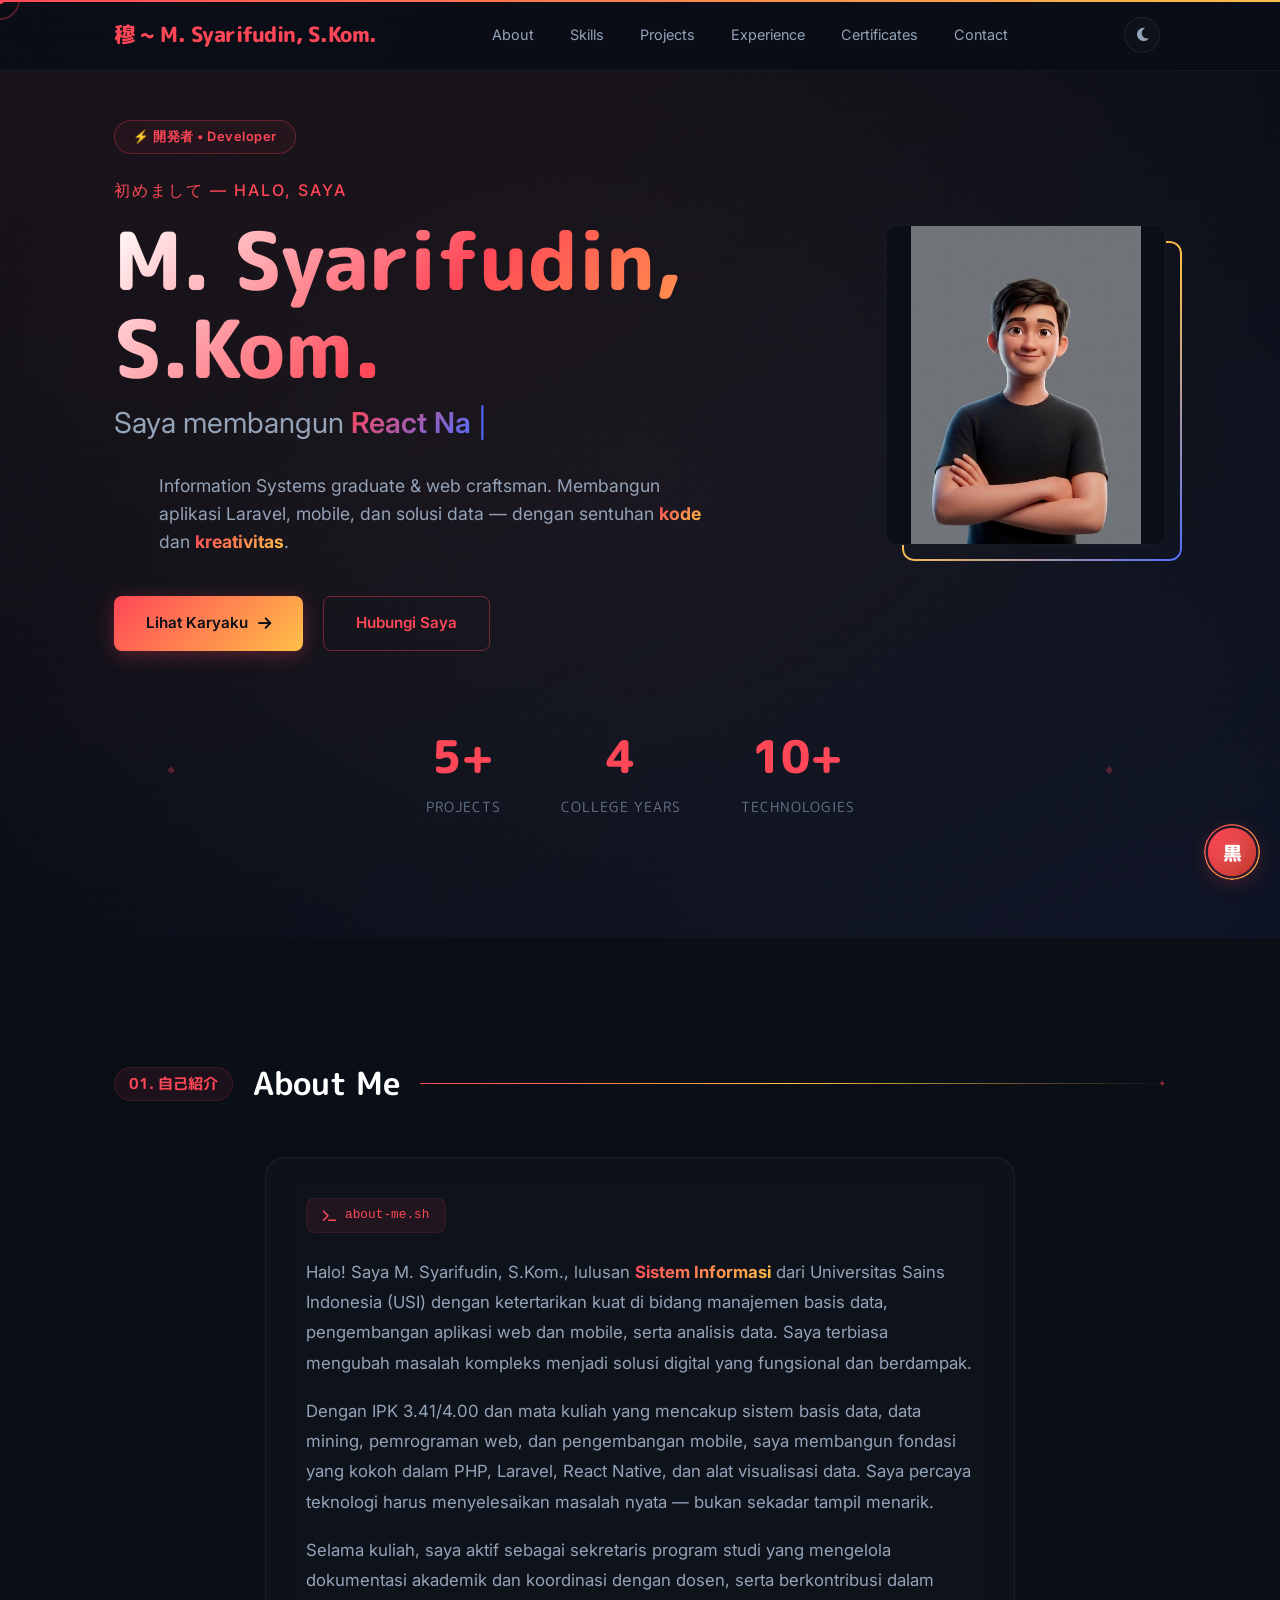
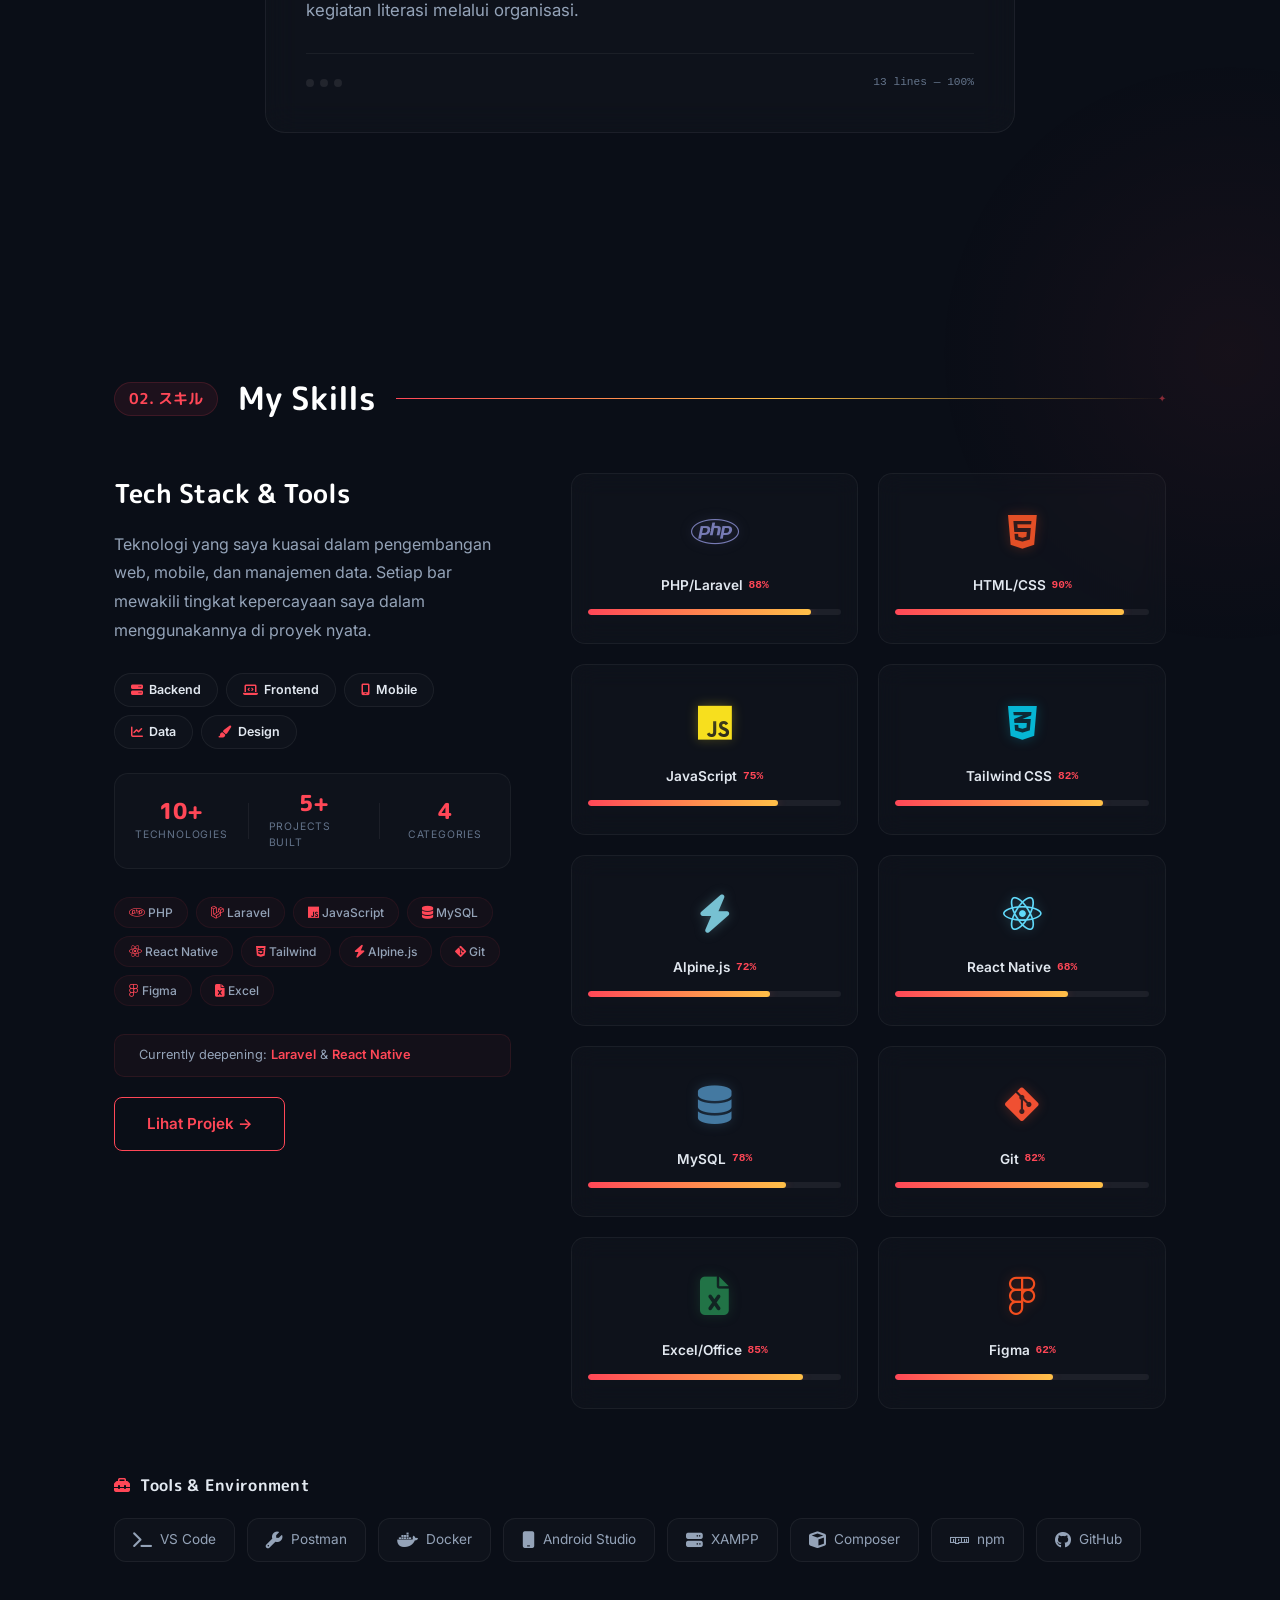
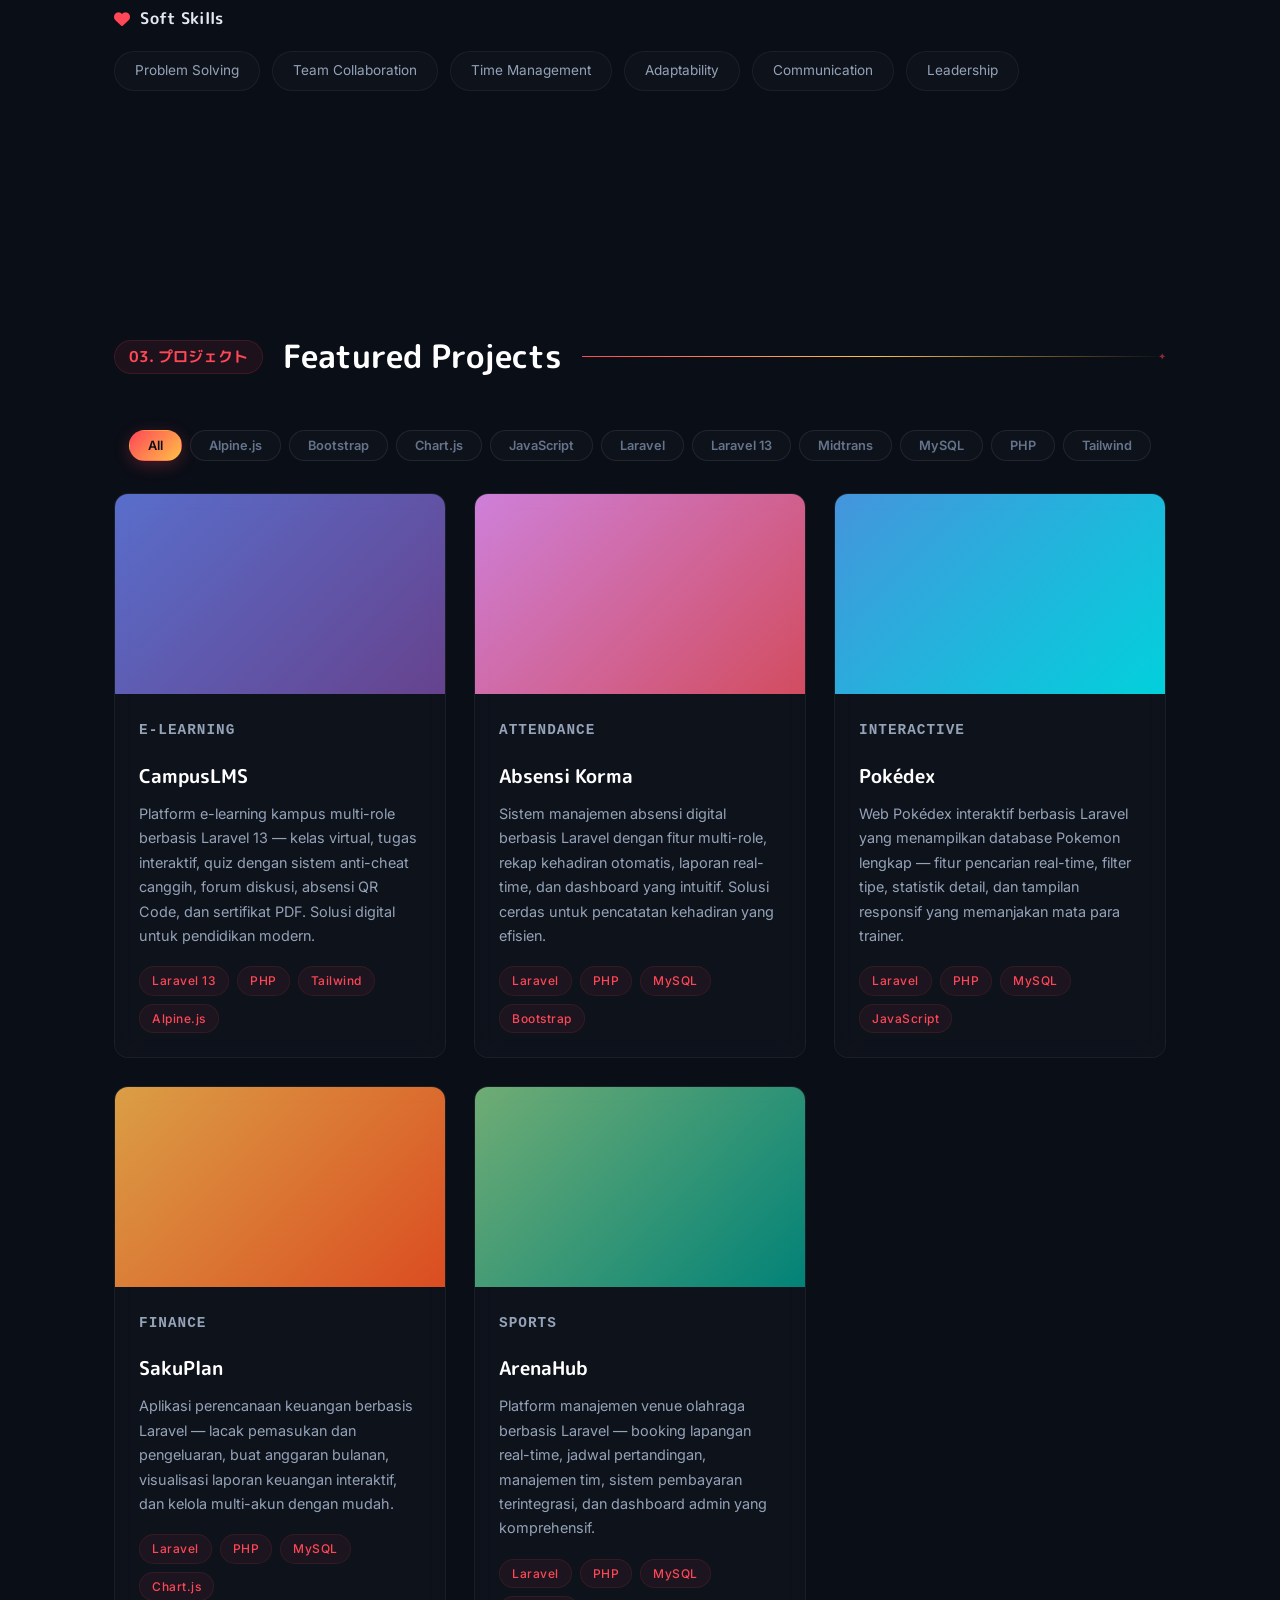
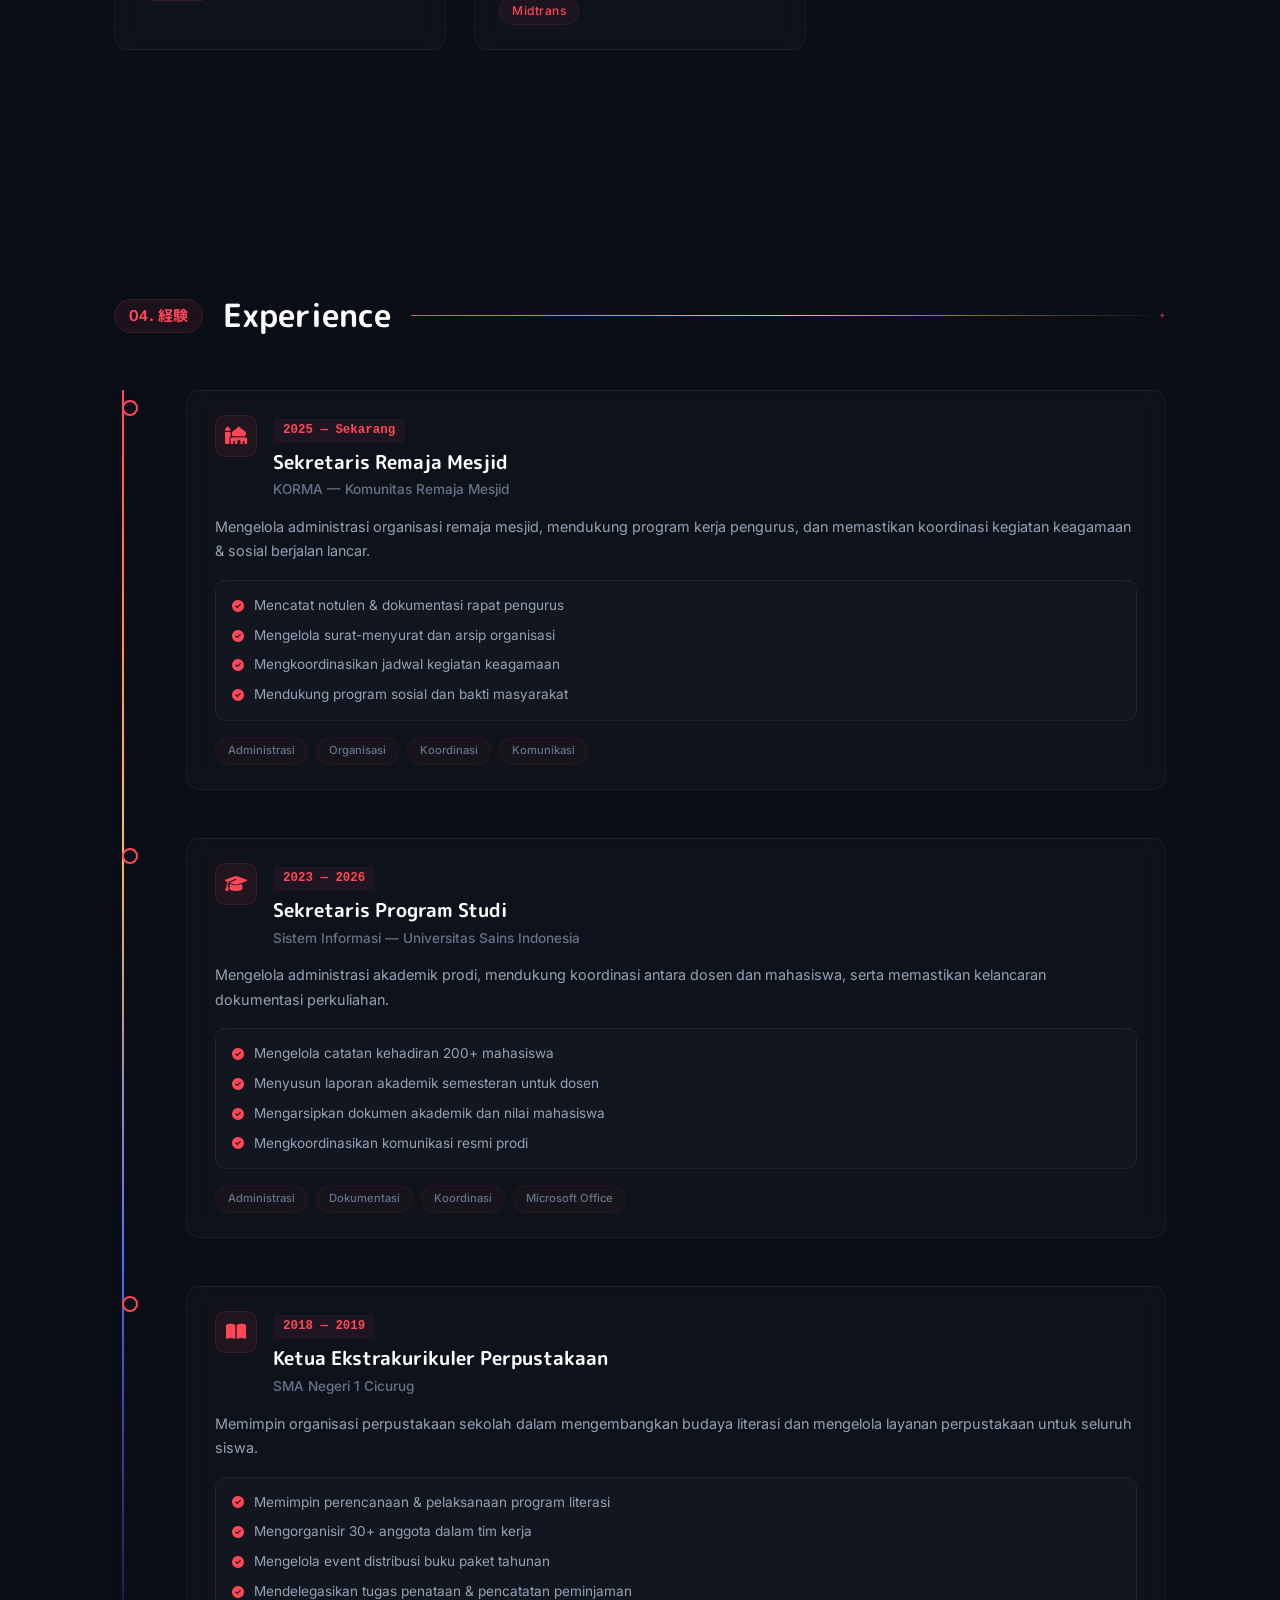
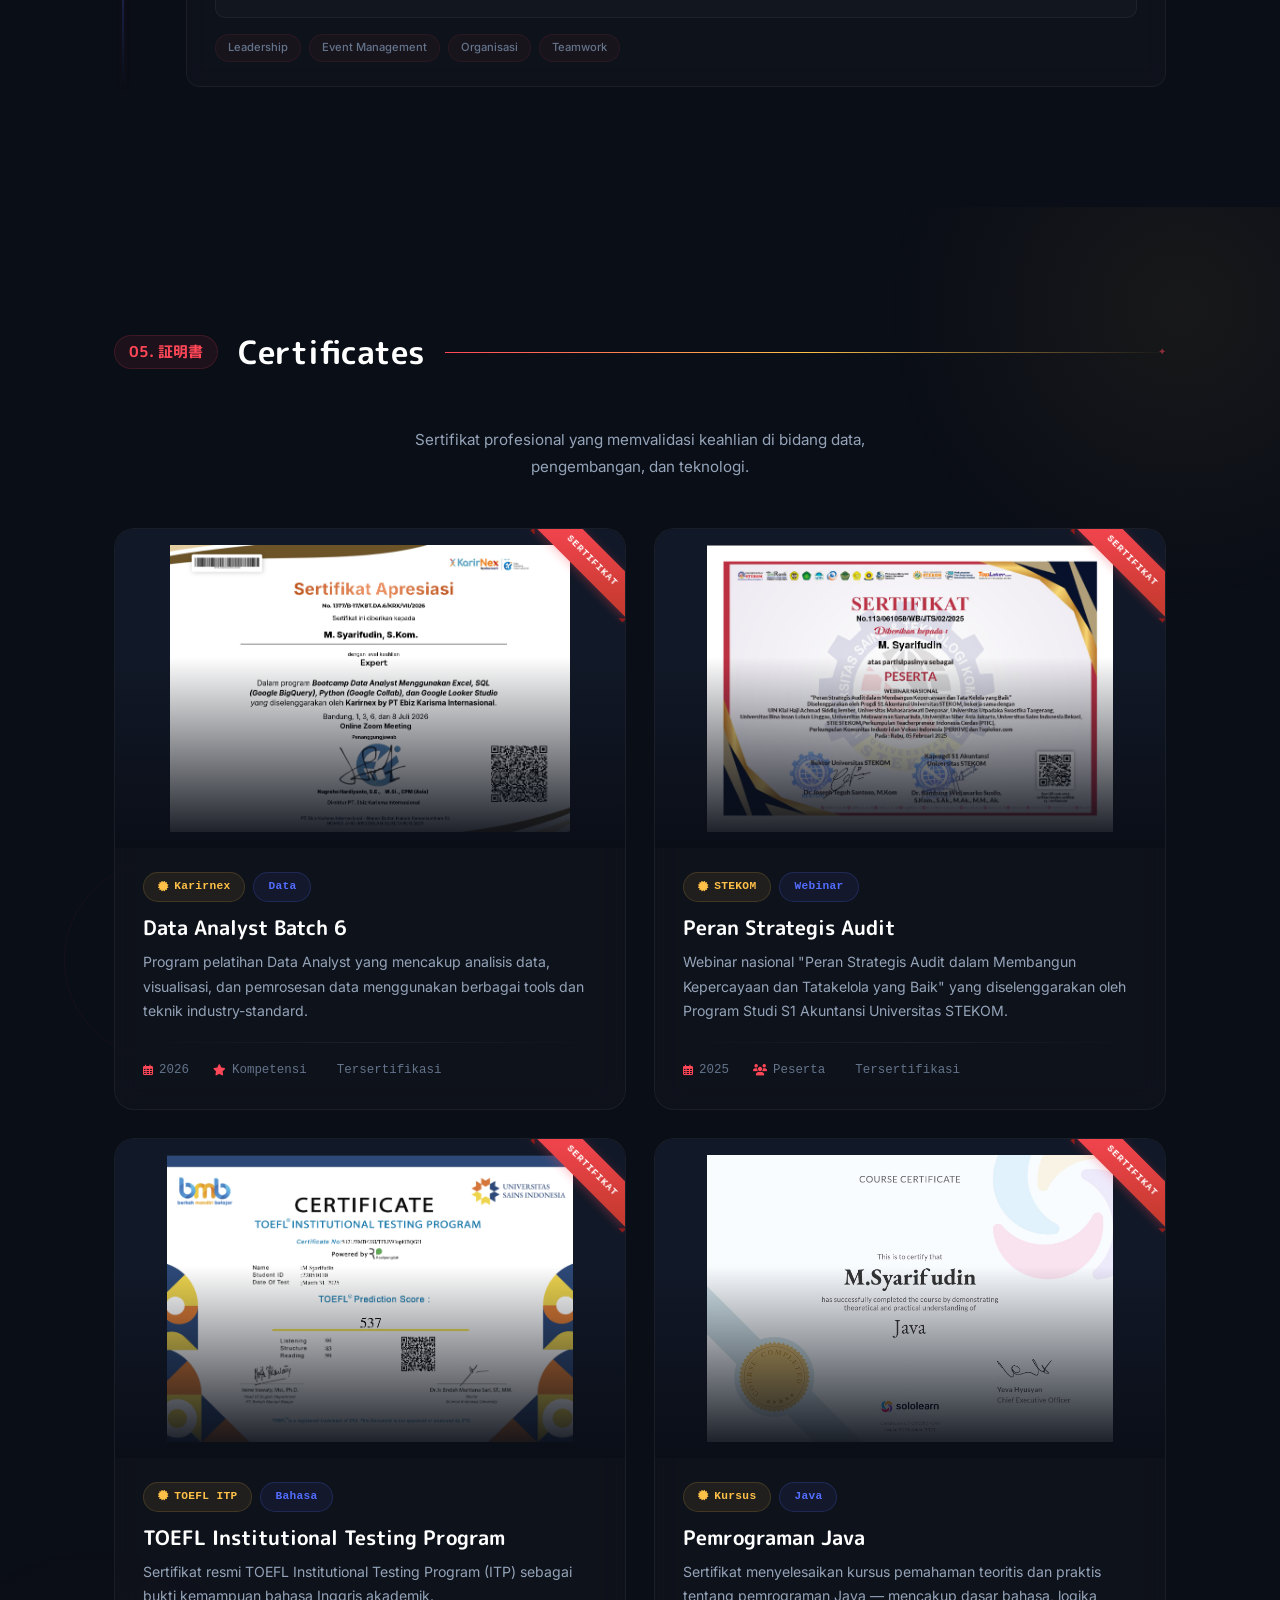
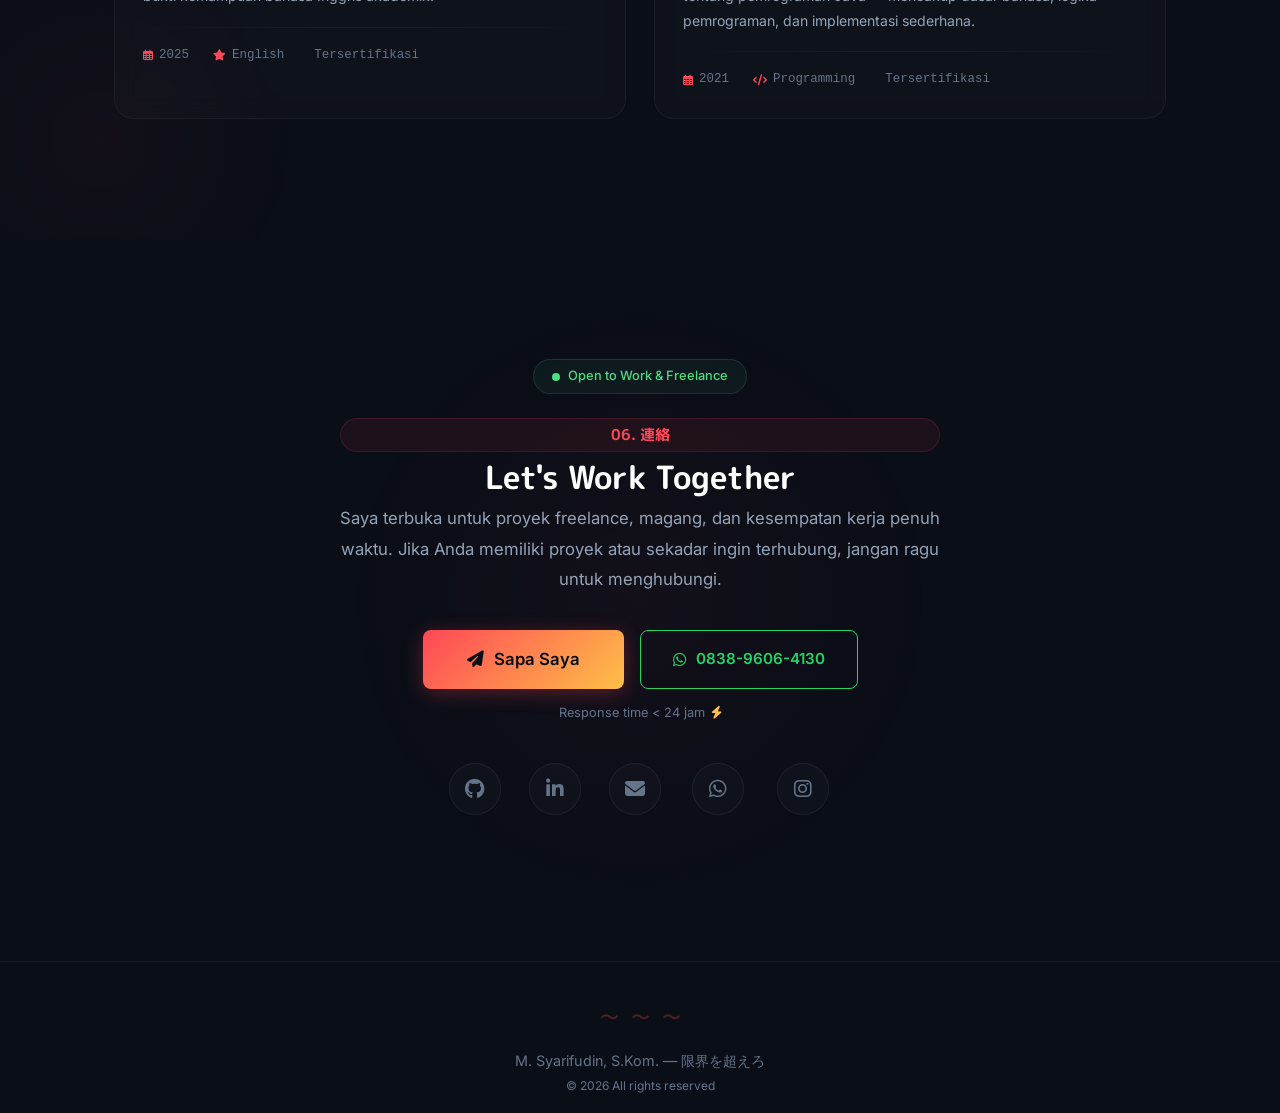
==== index.html @ 1807c7ec "fix: back-to-top inline script + rAF throttle, muncul pas scroll >300px" ====
<!DOCTYPE html>
<html lang="id">
<head>
  <meta charset="UTF-8">
  <meta name="viewport" content="width=device-width, initial-scale=1.0">
  <title>M. Syarifudin, S.Kom. | Portfolio</title>
  <meta name="description" content="Portfolio M. Syarifudin, S.Kom. — Information Systems graduate, Laravel & React Native developer. Lihat proyek, skill, dan pengalaman.">
  <meta property="og:title" content="M. Syarifudin, S.Kom. | Portfolio">
  <meta property="og:description" content="Information Systems graduate & web craftsman. Laravel, React Native, database, dan API development.">
  <meta property="og:type" content="website">
  <meta property="og:url" content="https://portofolio-syarif.pages.dev">
  <meta property="og:image" content="https://portofolio-syarif.pages.dev/img/Avatar.jpeg">
  <meta name="twitter:card" content="summary_large_image">
  <link rel="preconnect" href="https://fonts.googleapis.com">
  <link rel="preconnect" href="https://fonts.gstatic.com" crossorigin>
  <link rel="preconnect" href="https://cdnjs.cloudflare.com">
  <link rel="icon" type="image/svg+xml" href="img/favicon.svg">
  <link rel="stylesheet" href="style.css">
  <link rel="stylesheet" href="https://cdnjs.cloudflare.com/ajax/libs/font-awesome/6.5.0/css/all.min.css">
  <link href="https://fonts.googleapis.com/css2?family=Inter:wght@400;500;600;700;800&family=M+PLUS+Rounded+1c:wght@500;700;800&display=swap" rel="stylesheet">
</head>
<body>
  <div id="loader">
    <div class="loader-inner">
      <div class="loader-kanji">穆</div>
      <div class="loader-dots">
        <span></span><span></span><span></span>
      </div>
    </div>
  </div>
  <script>(function(){var l=document.getElementById('loader');if(!l)return;var r=false;function h(){if(r)return;r=true;l.classList.add('loaded');l.addEventListener('transitionend',function(){l.style.display='none'},{once:true})}var m=false;setTimeout(function(){m=true},800);document.addEventListener('DOMContentLoaded',function(){var iv=setInterval(function(){if(m){clearInterval(iv);h()}},100)});window.addEventListener('load',function(){if(m)h()});setTimeout(h,2000)})()</script>

  <div class="cursor"></div>
  <div class="cursor-follower"></div>

  <div id="particles-canvas"></div>

  <nav>
    <div class="nav-progress"></div>
    <div class="container nav-container">
      <a href="#" class="logo">穆 ~ M. Syarifudin, S.Kom.</a>
      <ul class="nav-links">
        <li><a href="#about" class="nav-link">About</a></li>
        <li><a href="#skills" class="nav-link">Skills</a></li>
        <li><a href="#projects" class="nav-link">Projects</a></li>
        <li><a href="#experience" class="nav-link">Experience</a></li>
        <li><a href="#certificates" class="nav-link">Certificates</a></li>
        <li><a href="#contact" class="nav-link">Contact</a></li>
      </ul>
      <button class="theme-toggle" id="themeToggle" aria-label="Ganti tema">
        <i class="fas fa-moon"></i>
        <i class="fas fa-sun"></i>
      </button>
      <div class="hamburger"><i class="fas fa-bars"></i></div>
    </div>
  </nav>

  <div class="nav-overlay"></div>

  <section id="hero">
    <div class="container hero-content">
      <div class="hero-split">
        <div class="hero-text">
          <div class="hero-badge">⚡ 開発者 • Developer</div>
          <p class="hero-greeting">初めまして — Halo, saya</p>
          <h1 class="hero-name">M. Syarifudin, S.Kom.</h1>
          <div class="hero-title-wrapper">
            <span class="hero-title">Saya membangun </span>
            <span class="typing-text"></span>
            <span class="cursor-blink">|</span>
          </div>
          <p class="hero-desc">Information Systems graduate &amp; web craftsman. Membangun aplikasi Laravel, mobile, dan solusi data — dengan sentuhan <span class="highlight">kode</span> dan <span class="highlight">kreativitas</span>.</p>
          <div class="hero-buttons">
            <a href="#projects" class="btn btn-primary">
              <span>Lihat Karyaku</span>
              <i class="fas fa-arrow-right"></i>
            </a>
            <a href="#contact" class="btn btn-outline">
              <span>Hubungi Saya</span>
            </a>
          </div>
        </div>
        <div class="hero-image-wrapper fade-in">
          <div class="about-image">
            <img src="img/Avatar.jpeg" alt="M. Syarifudin, S.Kom." class="about-avatar">
          </div>
          <div class="about-image-border"></div>
        </div>
      </div>
      <div class="hero-stats">
        <div class="stat">
          <span class="stat-num" data-target="auto-projects">0</span>
          <span class="stat-label">Projects</span>
        </div>
        <div class="stat">
          <span class="stat-num" data-target="4" data-no-plus>0</span>
          <span class="stat-label">College Years</span>
        </div>
        <div class="stat">
          <span class="stat-num" data-target="10">0</span>
          <span class="stat-label">Technologies</span>
        </div>
      </div>
      <div class="scroll-indicator">
        <span class="scroll-text">Scroll ~</span>
        <div class="scroll-mouse"><div class="scroll-dot"></div></div>
      </div>
    </div>
  </section>

  <section id="about">
    <div class="container">
      <div class="section-top">
        <span class="section-number">01. 自己紹介</span>
        <h2 class="section-title">About Me</h2>
        <div class="section-line"></div>
      </div>
      <div class="about-content">
        <div class="about-card fade-in">
          <div class="about-card-glow"></div>
          <div class="about-card-badge">
            <i class="fas fa-terminal"></i>
            <span>about-me.sh</span>
          </div>
          <div class="about-text">
            <p class="fade-in-stagger">Halo! Saya M. Syarifudin, S.Kom., lulusan <span class="highlight">Sistem Informasi</span> dari Universitas Sains Indonesia (USI) dengan ketertarikan kuat di bidang manajemen basis data, pengembangan aplikasi web dan mobile, serta analisis data. Saya terbiasa mengubah masalah kompleks menjadi solusi digital yang fungsional dan berdampak.</p>
            <p class="fade-in-stagger">Dengan IPK 3.41/4.00 dan mata kuliah yang mencakup sistem basis data, data mining, pemrograman web, dan pengembangan mobile, saya membangun fondasi yang kokoh dalam PHP, Laravel, React Native, dan alat visualisasi data. Saya percaya teknologi harus menyelesaikan masalah nyata — bukan sekadar tampil menarik.</p>
            <p class="fade-in-stagger">Selama kuliah, saya aktif sebagai sekretaris program studi yang mengelola dokumentasi akademik dan koordinasi dengan dosen, serta berkontribusi dalam kegiatan literasi melalui organisasi.</p>
          </div>
          <div class="about-card-footer">
            <div class="about-card-dots">
              <span></span><span></span><span></span>
            </div>
            <span class="about-card-lines">13 lines — 100%</span>
          </div>
        </div>
      </div>
    </div>
  </section>

  <section id="skills">
    <div class="container">
      <div class="section-top">
        <span class="section-number">02. スキル</span>
        <h2 class="section-title">My Skills</h2>
        <div class="section-line"></div>
      </div>
      <div class="skills-zigzag">
        <div class="skills-intro fade-in">
          <h3>Tech Stack &amp; Tools</h3>
          <p>Teknologi yang saya kuasai dalam pengembangan web, mobile, dan manajemen data. Setiap bar mewakili tingkat kepercayaan saya dalam menggunakannya di proyek nyata.</p>

          <div class="skill-focus-areas">
            <span class="skill-focus-item"><i class="fas fa-server"></i> Backend</span>
            <span class="skill-focus-item"><i class="fas fa-laptop-code"></i> Frontend</span>
            <span class="skill-focus-item"><i class="fas fa-mobile-screen"></i> Mobile</span>
            <span class="skill-focus-item"><i class="fas fa-chart-line"></i> Data</span>
            <span class="skill-focus-item"><i class="fas fa-paintbrush"></i> Design</span>
          </div>

          <div class="skill-stats-row">
            <div class="skill-stat-item">
              <span class="skill-stat-num">10+</span>
              <span class="skill-stat-label">Technologies</span>
            </div>
            <div class="skill-stat-divider"></div>
            <div class="skill-stat-item">
              <span class="skill-stat-num">5+</span>
              <span class="skill-stat-label">Projects Built</span>
            </div>
            <div class="skill-stat-divider"></div>
            <div class="skill-stat-item">
              <span class="skill-stat-num">4</span>
              <span class="skill-stat-label">Categories</span>
            </div>
          </div>

          <div class="skill-quick-tags">
            <span class="skill-quick-tag"><i class="fab fa-php"></i> PHP</span>
            <span class="skill-quick-tag"><i class="fab fa-laravel"></i> Laravel</span>
            <span class="skill-quick-tag"><i class="fab fa-js"></i> JavaScript</span>
            <span class="skill-quick-tag"><i class="fas fa-database"></i> MySQL</span>
            <span class="skill-quick-tag"><i class="fab fa-react"></i> React Native</span>
            <span class="skill-quick-tag"><i class="fab fa-css3-alt"></i> Tailwind</span>
            <span class="skill-quick-tag"><i class="fas fa-bolt"></i> Alpine.js</span>
            <span class="skill-quick-tag"><i class="fab fa-git-alt"></i> Git</span>
            <span class="skill-quick-tag"><i class="fab fa-figma"></i> Figma</span>
            <span class="skill-quick-tag"><i class="fas fa-file-excel"></i> Excel</span>
          </div>

          <div class="skill-learning">
            <i class="fas fa-sparkles"></i>
            <span>Currently deepening: <strong>Laravel</strong> &amp; <strong>React Native</strong></span>
          </div>

          <a href="#projects" class="btn btn-outline">
            <span>Lihat Projek &rarr;</span>
          </a>
        </div>
        <div class="skills-grid fade-in">
        <div class="skill-card fade-in" data-tech="php">
          <div class="skill-icon"><i class="fab fa-php"></i></div>
          <span class="skill-name">PHP/Laravel <span class="skill-pct">88%</span></span>
          <div class="skill-bar"><div class="skill-fill" style="width:88%"></div></div>
        </div>
        <div class="skill-card fade-in" data-tech="html">
          <div class="skill-icon"><i class="fab fa-html5"></i></div>
          <span class="skill-name">HTML/CSS <span class="skill-pct">90%</span></span>
          <div class="skill-bar"><div class="skill-fill" style="width:90%"></div></div>
        </div>
        <div class="skill-card fade-in" data-tech="js">
          <div class="skill-icon"><i class="fab fa-js"></i></div>
          <span class="skill-name">JavaScript <span class="skill-pct">75%</span></span>
          <div class="skill-bar"><div class="skill-fill" style="width:75%"></div></div>
        </div>
        <div class="skill-card fade-in" data-tech="tailwind">
          <div class="skill-icon"><i class="fab fa-css3-alt"></i></div>
          <span class="skill-name">Tailwind CSS <span class="skill-pct">82%</span></span>
          <div class="skill-bar"><div class="skill-fill" style="width:82%"></div></div>
        </div>
        <div class="skill-card fade-in" data-tech="alpine">
          <div class="skill-icon"><i class="fas fa-bolt"></i></div>
          <span class="skill-name">Alpine.js <span class="skill-pct">72%</span></span>
          <div class="skill-bar"><div class="skill-fill" style="width:72%"></div></div>
        </div>
        <div class="skill-card fade-in" data-tech="react">
          <div class="skill-icon"><i class="fab fa-react"></i></div>
          <span class="skill-name">React Native <span class="skill-pct">68%</span></span>
          <div class="skill-bar"><div class="skill-fill" style="width:68%"></div></div>
        </div>
        <div class="skill-card fade-in" data-tech="mysql">
          <div class="skill-icon"><i class="fas fa-database"></i></div>
          <span class="skill-name">MySQL <span class="skill-pct">78%</span></span>
          <div class="skill-bar"><div class="skill-fill" style="width:78%"></div></div>
        </div>
        <div class="skill-card fade-in" data-tech="git">
          <div class="skill-icon"><i class="fab fa-git-alt"></i></div>
          <span class="skill-name">Git <span class="skill-pct">82%</span></span>
          <div class="skill-bar"><div class="skill-fill" style="width:82%"></div></div>
        </div>
        <div class="skill-card fade-in" data-tech="excel">
          <div class="skill-icon"><i class="fas fa-file-excel"></i></div>
          <span class="skill-name">Excel/Office <span class="skill-pct">85%</span></span>
          <div class="skill-bar"><div class="skill-fill" style="width:85%"></div></div>
        </div>
        <div class="skill-card fade-in" data-tech="figma">
          <div class="skill-icon"><i class="fab fa-figma"></i></div>
          <span class="skill-name">Figma <span class="skill-pct">62%</span></span>
          <div class="skill-bar"><div class="skill-fill" style="width:62%"></div></div>
        </div>
      </div>
      </div>

      <div class="skills-extra">
        <div class="tools-section fade-in">
          <h4 class="skills-subtitle"><i class="fas fa-toolbox"></i> Tools &amp; Environment</h4>
          <div class="tools-grid">
            <span class="tool-badge"><i class="fas fa-terminal"></i> VS Code</span>
            <span class="tool-badge"><i class="fas fa-wrench"></i> Postman</span>
            <span class="tool-badge"><i class="fab fa-docker"></i> Docker</span>
            <span class="tool-badge"><i class="fas fa-mobile"></i> Android Studio</span>
            <span class="tool-badge"><i class="fas fa-server"></i> XAMPP</span>
            <span class="tool-badge"><i class="fas fa-cube"></i> Composer</span>
            <span class="tool-badge"><i class="fab fa-npm"></i> npm</span>
            <span class="tool-badge"><i class="fab fa-github"></i> GitHub</span>
          </div>
        </div>

        <div class="soft-skills-section fade-in">
          <h4 class="skills-subtitle"><i class="fas fa-heart"></i> Soft Skills</h4>
          <div class="soft-skills-grid">
            <span class="soft-skill-tag">Problem Solving</span>
            <span class="soft-skill-tag">Team Collaboration</span>
            <span class="soft-skill-tag">Time Management</span>
            <span class="soft-skill-tag">Adaptability</span>
            <span class="soft-skill-tag">Communication</span>
            <span class="soft-skill-tag">Leadership</span>
          </div>
        </div>
      </div>
    </div>
  </section>

  <section id="projects">
    <div class="container">
      <div class="section-top">
        <span class="section-number">03. プロジェクト</span>
        <h2 class="section-title">Featured Projects</h2>
        <div class="section-line"></div>
      </div>
      <div class="project-filters" id="projectFilters"></div>
      <div class="projects-grid">
        <div class="project-card fade-in">
          <div class="project-img" style="background: linear-gradient(135deg, rgba(102,126,234,0.85) 0%, rgba(118,75,162,0.85) 100%), url('https://socialify.git.ci/Kazuya-01/campuslms/image?description=1&font=Inter&forks=1&issues=1&language=1&name=0&owner=1&pattern=Circuit%20Board&stargazers=1&theme=Dark') center/cover no-repeat;">
            <div class="project-overlay">
              <a href="https://github.com/Kazuya-01/campuslms" target="_blank" class="project-link"><i class="fas fa-external-link-alt"></i></a>
              <a href="https://github.com/Kazuya-01/campuslms" target="_blank" class="project-github"><i class="fab fa-github"></i></a>
            </div>
          </div>
          <div class="project-body">
            <p class="project-type">E-Learning</p>
            <h3>CampusLMS</h3>
            <p>Platform e-learning kampus multi-role berbasis Laravel 13 — kelas virtual, tugas interaktif, quiz dengan sistem anti-cheat canggih, forum diskusi, absensi QR Code, dan sertifikat PDF. Solusi digital untuk pendidikan modern.</p>
            <div class="project-tech">
              <span>Laravel 13</span><span>PHP</span><span>Tailwind</span><span>Alpine.js</span>
            </div>
            <ul class="project-features" hidden>
              <li>Kelas virtual &amp; tugas interaktif</li>
              <li>Quiz anti-cheat &amp; forum diskusi</li>
              <li>Absensi QR Code &amp; sertifikat PDF</li>
            </ul>
          </div>
        </div>
        <div class="project-card fade-in">
          <div class="project-img" style="background: linear-gradient(135deg, rgba(240,147,251,0.85) 0%, rgba(245,87,108,0.85) 100%), url('https://socialify.git.ci/Kazuya-01/absensi-korma/image?description=1&font=Inter&forks=1&issues=1&language=1&name=0&owner=1&pattern=Circuit%20Board&stargazers=1&theme=Dark') center/cover no-repeat;">
            <div class="project-overlay">
              <a href="https://github.com/Kazuya-01/absensi-korma" target="_blank" class="project-link"><i class="fas fa-external-link-alt"></i></a>
              <a href="https://github.com/Kazuya-01/absensi-korma" target="_blank" class="project-github"><i class="fab fa-github"></i></a>
            </div>
          </div>
          <div class="project-body">
            <p class="project-type">Attendance</p>
            <h3>Absensi Korma</h3>
            <p>Sistem manajemen absensi digital berbasis Laravel dengan fitur multi-role, rekap kehadiran otomatis, laporan real-time, dan dashboard yang intuitif. Solusi cerdas untuk pencatatan kehadiran yang efisien.</p>
            <div class="project-tech">
              <span>Laravel</span><span>PHP</span><span>MySQL</span><span>Bootstrap</span>
            </div>
            <ul class="project-features" hidden>
              <li>Multi-role admin &amp; pengajar</li>
              <li>Rekap kehadiran otomatis</li>
              <li>Laporan real-time &amp; dashboard</li>
            </ul>
          </div>
        </div>
        <div class="project-card fade-in">
          <div class="project-img" style="background: linear-gradient(135deg, rgba(79,172,254,0.85) 0%, rgba(0,242,254,0.85) 100%), url('https://socialify.git.ci/Kazuya-01/pokedex/image?description=1&font=Inter&forks=1&issues=1&language=1&name=0&owner=1&pattern=Circuit%20Board&stargazers=1&theme=Dark') center/cover no-repeat;">
            <div class="project-overlay">
              <a href="https://github.com/Kazuya-01/pokedex" target="_blank" class="project-link"><i class="fas fa-external-link-alt"></i></a>
              <a href="https://github.com/Kazuya-01/pokedex" target="_blank" class="project-github"><i class="fab fa-github"></i></a>
            </div>
          </div>
          <div class="project-body">
            <p class="project-type">Interactive</p>
            <h3>Pokédex</h3>
            <p>Web Pokédex interaktif berbasis Laravel yang menampilkan database Pokemon lengkap — fitur pencarian real-time, filter tipe, statistik detail, dan tampilan responsif yang memanjakan mata para trainer.</p>
            <div class="project-tech">
              <span>Laravel</span><span>PHP</span><span>MySQL</span><span>JavaScript</span>
            </div>
            <ul class="project-features" hidden>
              <li>Database Pokemon lengkap</li>
              <li>Pencarian real-time &amp; filter tipe</li>
              <li>Statistik detail &amp; responsif</li>
            </ul>
          </div>
        </div>
        <div class="project-card fade-in">
          <div class="project-img" style="background: linear-gradient(135deg, rgba(255,183,77,0.85) 0%, rgba(255,87,34,0.85) 100%), url('https://socialify.git.ci/Kazuya-01/sakuplan/image?description=1&font=Inter&forks=1&issues=1&language=1&name=0&owner=1&pattern=Circuit%20Board&stargazers=1&theme=Dark') center/cover no-repeat;">
            <div class="project-overlay">
              <a href="https://github.com/Kazuya-01/sakuplan" target="_blank" class="project-link"><i class="fas fa-external-link-alt"></i></a>
              <a href="https://github.com/Kazuya-01/sakuplan" target="_blank" class="project-github"><i class="fab fa-github"></i></a>
            </div>
          </div>
          <div class="project-body">
            <p class="project-type">Finance</p>
            <h3>SakuPlan</h3>
            <p>Aplikasi perencanaan keuangan berbasis Laravel — lacak pemasukan dan pengeluaran, buat anggaran bulanan, visualisasi laporan keuangan interaktif, dan kelola multi-akun dengan mudah.</p>
            <div class="project-tech">
              <span>Laravel</span><span>PHP</span><span>MySQL</span><span>Chart.js</span>
            </div>
            <ul class="project-features" hidden>
              <li>Lacak pemasukan &amp; pengeluaran</li>
              <li>Anggaran bulanan otomatis</li>
              <li>Visualisasi laporan interaktif</li>
            </ul>
          </div>
        </div>
        <div class="project-card fade-in">
          <div class="project-img" style="background: linear-gradient(135deg, rgba(129,199,132,0.85) 0%, rgba(0,150,136,0.85) 100%), url('https://socialify.git.ci/Kazuya-01/arenahub/image?description=1&font=Inter&forks=1&issues=1&language=1&name=0&owner=1&pattern=Circuit%20Board&stargazers=1&theme=Dark') center/cover no-repeat;">
            <div class="project-overlay">
              <a href="https://github.com/Kazuya-01/arenahub" target="_blank" class="project-link"><i class="fas fa-external-link-alt"></i></a>
              <a href="https://github.com/Kazuya-01/arenahub" target="_blank" class="project-github"><i class="fab fa-github"></i></a>
            </div>
          </div>
          <div class="project-body">
            <p class="project-type">Sports</p>
            <h3>ArenaHub</h3>
            <p>Platform manajemen venue olahraga berbasis Laravel — booking lapangan real-time, jadwal pertandingan, manajemen tim, sistem pembayaran terintegrasi, dan dashboard admin yang komprehensif.</p>
            <div class="project-tech">
              <span>Laravel</span><span>PHP</span><span>MySQL</span><span>Midtrans</span>
            </div>
            <ul class="project-features" hidden>
              <li>Booking lapangan real-time</li>
              <li>Jadwal &amp; manajemen tim</li>
              <li>Pembayaran Midtrans terintegrasi</li>
            </ul>
          </div>
        </div>
      </div>
    </div>
  </section>

  <section id="experience">
    <div class="container">
      <div class="section-top">
        <span class="section-number">04. 経験</span>
        <h2 class="section-title">Experience</h2>
        <div class="section-line"></div>
      </div>
      <div class="timeline">
        <div class="timeline-item fade-in">
          <div class="timeline-dot"></div>
          <div class="timeline-content">
            <div class="timeline-header">
              <div class="timeline-icon"><i class="fas fa-mosque"></i></div>
              <div>
                <div class="timeline-date">2025 — Sekarang</div>
                <h3>Sekretaris Remaja Mesjid</h3>
                <p class="timeline-company">KORMA — Komunitas Remaja Mesjid</p>
              </div>
            </div>
            <p>Mengelola administrasi organisasi remaja mesjid, mendukung program kerja pengurus, dan memastikan koordinasi kegiatan keagamaan &amp; sosial berjalan lancar.</p>
            <div class="timeline-achievements">
              <div class="timeline-achievement"><i class="fas fa-check-circle"></i> Mencatat notulen &amp; dokumentasi rapat pengurus</div>
              <div class="timeline-achievement"><i class="fas fa-check-circle"></i> Mengelola surat-menyurat dan arsip organisasi</div>
              <div class="timeline-achievement"><i class="fas fa-check-circle"></i> Mengkoordinasikan jadwal kegiatan keagamaan</div>
              <div class="timeline-achievement"><i class="fas fa-check-circle"></i> Mendukung program sosial dan bakti masyarakat</div>
            </div>
            <div class="timeline-tags">
              <span class="timeline-tag">Administrasi</span>
              <span class="timeline-tag">Organisasi</span>
              <span class="timeline-tag">Koordinasi</span>
              <span class="timeline-tag">Komunikasi</span>
            </div>
          </div>
        </div>
        <div class="timeline-item fade-in">
          <div class="timeline-dot"></div>
          <div class="timeline-content">
            <div class="timeline-header">
              <div class="timeline-icon"><i class="fas fa-graduation-cap"></i></div>
              <div>
                <div class="timeline-date">2023 — 2026</div>
                <h3>Sekretaris Program Studi</h3>
                <p class="timeline-company">Sistem Informasi — Universitas Sains Indonesia</p>
              </div>
            </div>
            <p>Mengelola administrasi akademik prodi, mendukung koordinasi antara dosen dan mahasiswa, serta memastikan kelancaran dokumentasi perkuliahan.</p>
            <div class="timeline-achievements">
              <div class="timeline-achievement"><i class="fas fa-check-circle"></i> Mengelola catatan kehadiran 200+ mahasiswa</div>
              <div class="timeline-achievement"><i class="fas fa-check-circle"></i> Menyusun laporan akademik semesteran untuk dosen</div>
              <div class="timeline-achievement"><i class="fas fa-check-circle"></i> Mengarsipkan dokumen akademik dan nilai mahasiswa</div>
              <div class="timeline-achievement"><i class="fas fa-check-circle"></i> Mengkoordinasikan komunikasi resmi prodi</div>
            </div>
            <div class="timeline-tags">
              <span class="timeline-tag">Administrasi</span>
              <span class="timeline-tag">Dokumentasi</span>
              <span class="timeline-tag">Koordinasi</span>
              <span class="timeline-tag">Microsoft Office</span>
            </div>
          </div>
        </div>
        <div class="timeline-item fade-in">
          <div class="timeline-dot"></div>
          <div class="timeline-content">
            <div class="timeline-header">
              <div class="timeline-icon"><i class="fas fa-book-open"></i></div>
              <div>
                <div class="timeline-date">2018 — 2019</div>
                <h3>Ketua Ekstrakurikuler Perpustakaan</h3>
                <p class="timeline-company">SMA Negeri 1 Cicurug</p>
              </div>
            </div>
            <p>Memimpin organisasi perpustakaan sekolah dalam mengembangkan budaya literasi dan mengelola layanan perpustakaan untuk seluruh siswa.</p>
            <div class="timeline-achievements">
              <div class="timeline-achievement"><i class="fas fa-check-circle"></i> Memimpin perencanaan &amp; pelaksanaan program literasi</div>
              <div class="timeline-achievement"><i class="fas fa-check-circle"></i> Mengorganisir 30+ anggota dalam tim kerja</div>
              <div class="timeline-achievement"><i class="fas fa-check-circle"></i> Mengelola event distribusi buku paket tahunan</div>
              <div class="timeline-achievement"><i class="fas fa-check-circle"></i> Mendelegasikan tugas penataan &amp; pencatatan peminjaman</div>
            </div>
            <div class="timeline-tags">
              <span class="timeline-tag">Leadership</span>
              <span class="timeline-tag">Event Management</span>
              <span class="timeline-tag">Organisasi</span>
              <span class="timeline-tag">Teamwork</span>
            </div>
          </div>
        </div>
      </div>
    </div>
  </section>

  <section id="certificates">
    <div class="certs-bg-shapes">
      <div class="certs-shape certs-shape-1"></div>
      <div class="certs-shape certs-shape-2"></div>
      <div class="certs-shape certs-shape-3"></div>
    </div>
    <div class="container">
      <div class="section-top">
        <span class="section-number">05. 証明書</span>
        <h2 class="section-title">Certificates</h2>
        <div class="section-line"></div>
      </div>
      <div class="certs-intro">
        <p>Sertifikat profesional yang memvalidasi keahlian di bidang data, pengembangan, dan teknologi.</p>
      </div>
      <div class="certs-grid">
        <div class="cert-card fade-in">
          <div class="cert-ribbon"><span>Sertifikat</span></div>
          <div class="cert-img-wrap">
            <img src="sertifikat/karirnex-data-analyst.png" alt="Data Analyst Batch 6 - Karirnex" class="cert-img" loading="lazy">
            <div class="cert-overlay">
              <span class="cert-expand"><i class="fas fa-expand"></i><small>Klik untuk perbesar</small></span>
            </div>
          </div>
          <div class="cert-body">
            <div class="cert-badge-row">
              <span class="cert-badge"><i class="fas fa-certificate"></i> Karirnex</span>
              <span class="cert-badge cert-badge-outline">Data</span>
            </div>
            <h3 class="cert-title">Data Analyst Batch 6</h3>
            <p class="cert-desc">Program pelatihan Data Analyst yang mencakup analisis data, visualisasi, dan pemrosesan data menggunakan berbagai tools dan teknik industry-standard.</p>
            <div class="cert-divider"></div>
            <div class="cert-meta">
              <span><i class="far fa-calendar-alt"></i> 2026</span>
              <span><i class="fas fa-star"></i> Kompetensi</span>
              <span><i class="fas fa-file-certificate"></i> Tersertifikasi</span>
            </div>
          </div>
        </div>
        <div class="cert-card fade-in">
          <div class="cert-ribbon"><span>Sertifikat</span></div>
          <div class="cert-img-wrap">
            <img src="sertifikat/verifikasi-me.png" alt="Webinar Nasional - Audit" class="cert-img" loading="lazy">
            <div class="cert-overlay">
              <span class="cert-expand"><i class="fas fa-expand"></i><small>Klik untuk perbesar</small></span>
            </div>
          </div>
          <div class="cert-body">
            <div class="cert-badge-row">
              <span class="cert-badge"><i class="fas fa-certificate"></i> STEKOM</span>
              <span class="cert-badge cert-badge-outline">Webinar</span>
            </div>
            <h3 class="cert-title">Peran Strategis Audit</h3>
            <p class="cert-desc">Webinar nasional "Peran Strategis Audit dalam Membangun Kepercayaan dan Tatakelola yang Baik" yang diselenggarakan oleh Program Studi S1 Akuntansi Universitas STEKOM.</p>
            <div class="cert-divider"></div>
            <div class="cert-meta">
              <span><i class="far fa-calendar-alt"></i> 2025</span>
              <span><i class="fas fa-users"></i> Peserta</span>
              <span><i class="fas fa-file-certificate"></i> Tersertifikasi</span>
            </div>
          </div>
        </div>
        <div class="cert-card fade-in">
          <div class="cert-ribbon"><span>Sertifikat</span></div>
          <div class="cert-img-wrap">
            <img src="sertifikat/certificate-generic.png" alt="TOEFL Institutional Testing Program" class="cert-img" loading="lazy">
            <div class="cert-overlay">
              <span class="cert-expand"><i class="fas fa-expand"></i><small>Klik untuk perbesar</small></span>
            </div>
          </div>
          <div class="cert-body">
            <div class="cert-badge-row">
              <span class="cert-badge"><i class="fas fa-certificate"></i> TOEFL ITP</span>
              <span class="cert-badge cert-badge-outline">Bahasa</span>
            </div>
            <h3 class="cert-title">TOEFL Institutional Testing Program</h3>
            <p class="cert-desc">Sertifikat resmi TOEFL Institutional Testing Program (ITP) sebagai bukti kemampuan bahasa Inggris akademik.</p>
            <div class="cert-divider"></div>
            <div class="cert-meta">
              <span><i class="far fa-calendar-alt"></i> 2025</span>
              <span><i class="fas fa-star"></i> English</span>
              <span><i class="fas fa-file-certificate"></i> Tersertifikasi</span>
            </div>
          </div>
        </div>
        <div class="cert-card fade-in">
          <div class="cert-ribbon"><span>Sertifikat</span></div>
          <div class="cert-img-wrap">
            <img src="sertifikat/whatsapp-sertifikat.jpeg" alt="Pemrograman Java" class="cert-img" loading="lazy">
            <div class="cert-overlay">
              <span class="cert-expand"><i class="fas fa-expand"></i><small>Klik untuk perbesar</small></span>
            </div>
          </div>
          <div class="cert-body">
            <div class="cert-badge-row">
              <span class="cert-badge"><i class="fas fa-certificate"></i> Kursus</span>
              <span class="cert-badge cert-badge-outline">Java</span>
            </div>
            <h3 class="cert-title">Pemrograman Java</h3>
            <p class="cert-desc">Sertifikat menyelesaikan kursus pemahaman teoritis dan praktis tentang pemrograman Java — mencakup dasar bahasa, logika pemrograman, dan implementasi sederhana.</p>
            <div class="cert-divider"></div>
            <div class="cert-meta">
              <span><i class="far fa-calendar-alt"></i> 2021</span>
              <span><i class="fas fa-code"></i> Programming</span>
              <span><i class="fas fa-file-certificate"></i> Tersertifikasi</span>
            </div>
          </div>
        </div>
      </div>
    </div>
  </section>

  <section id="contact">
    <div class="contact-glow"></div>
    <div class="container">
      <div class="contact-wrapper fade-in">
        <div class="contact-badge">
          <span class="contact-badge-dot"></span>
          <span>Open to Work &amp; Freelance</span>
        </div>
        <span class="section-number" style="text-align:center;display:block;">06. 連絡</span>
        <h2 class="section-title">Let's Work Together</h2>
        <p class="contact-desc">Saya terbuka untuk proyek freelance, magang, dan kesempatan kerja penuh waktu. Jika Anda memiliki proyek atau sekadar ingin terhubung, jangan ragu untuk menghubungi.</p>
        <div class="contact-buttons">
          <a href="mailto:muhammadsyarifudin93645@gmail.com" class="btn btn-primary contact-btn">
            <i class="fas fa-paper-plane btn-icon"></i>
            <span>Sapa Saya</span>
          </a>
          <a href="https://wa.me/6283896064130" target="_blank" class="btn btn-outline contact-btn-wa">
            <i class="fab fa-whatsapp"></i>
            <span>0838-9606-4130</span>
          </a>
        </div>
        <p class="contact-response">Response time &lt; 24 jam <i class="fas fa-bolt"></i></p>
        <div class="contact-social">
          <a href="https://github.com/Kazuya-01" target="_blank" class="social-link" aria-label="GitHub">
            <span class="social-icon"><i class="fab fa-github"></i></span>
            <span class="social-label">GitHub</span>
          </a>
          <a href="https://www.linkedin.com/in/muhammad-syarifudin-265aa3224" target="_blank" class="social-link" aria-label="LinkedIn">
            <span class="social-icon"><i class="fab fa-linkedin-in"></i></span>
            <span class="social-label">LinkedIn</span>
          </a>
          <a href="mailto:muhammadsyarifudin93645@gmail.com" class="social-link" aria-label="Email">
            <span class="social-icon"><i class="fas fa-envelope"></i></span>
            <span class="social-label">Email</span>
          </a>
          <a href="https://wa.me/6283896064130" target="_blank" class="social-link" aria-label="WhatsApp">
            <span class="social-icon"><i class="fab fa-whatsapp"></i></span>
            <span class="social-label">WhatsApp</span>
          </a>
          <a href="https://www.instagram.com/msyarifudin93645?igsh=MWZieDNreDVhaHdmOA==" target="_blank" class="social-link" aria-label="Instagram">
            <span class="social-icon"><i class="fab fa-instagram"></i></span>
            <span class="social-label">Instagram</span>
          </a>
        </div>
      </div>
    </div>
  </section>

  <button class="back-to-top" id="backToTop" aria-label="Kembali ke atas">
    <i class="fas fa-arrow-up"></i>
  </button>
  <script>
    (function(){
      var b=document.getElementById('backToTop');
      if(!b)return;
      function t(){var s=window.pageYOffset||document.documentElement.scrollTop;if(s>300)b.classList.add('visible');else b.classList.remove('visible')}
      t();
      var r=null;
      window.addEventListener('scroll',function(){if(r)cancelAnimationFrame(r);r=requestAnimationFrame(t)},{passive:true});
      b.onclick=function(){window.scrollTo({top:0,behavior:'smooth'})};
    })();
  </script>

  <footer>
    <div class="footer-wave">
      <span>〜</span><span>〜</span><span>〜</span>
    </div>
    <p>M. Syarifudin, S.Kom. &mdash; 限界を超えろ</p>
    <p class="footer-small">&copy; 2026 All rights reserved</p>
  </footer>

  <!-- Chat Widget -->
  <div class="chat-widget" id="chatWidget">
    <button class="chat-toggle" id="chatToggle" aria-label="Chat dengan Kuro">
      <span class="chat-toggle-icon">黒</span>
    </button>
    <div class="chat-panel" id="chatPanel">
      <div class="chat-header">
        <div class="chat-header-info">
          <div class="chat-avatar">黒</div>
          <div>
            <div class="chat-name">Kuro</div>
            <div class="chat-status"><span class="chat-status-dot"></span> Online</div>
          </div>
        </div>
        <button class="chat-close" id="chatClose"><i class="fas fa-times"></i></button>
      </div>
      <div class="chat-messages" id="chatMessages">
        <div class="chat-message bot">
          <div class="chat-bubble">Hai! 👋 Aku Kuro, asisten virtual M. Syarifudin. Tanya apa saja tentang portfolio, proyek, atau pengalamannya! Kamu punya <strong>5 pertanyaan</strong> — gunakan dengan bijak!</div>
        </div>
      </div>
      <div class="chat-input-area">
        <input type="text" class="chat-input" id="chatInput" placeholder="Tanya sesuatu..." maxlength="200">
        <button class="chat-send" id="chatSend"><i class="fas fa-paper-plane"></i></button>
      </div>
      <div class="chat-footer">
        <span class="chat-limit" id="chatLimit">Sisa 5 dari 5 pertanyaan</span>
      </div>
    </div>
  </div>

  <!-- Project Modal -->
  <div class="project-modal" id="projectModal">
    <div class="modal-bg"></div>
    <div class="modal-wrap">
      <div class="modal-content">
        <button class="modal-close" id="modalClose" aria-label="Tutup"><i class="fas fa-times"></i></button>
        <div class="modal-img" id="modalImg"></div>
        <div class="modal-body">
          <div class="modal-meta">
            <span class="modal-type" id="modalType"></span>
            <h3 class="modal-title" id="modalTitle"></h3>
          </div>
          <p class="modal-desc" id="modalDesc"></p>
          <div class="modal-features-wrap" id="modalFeatures" hidden>
            <h4 class="modal-features-title"><i class="fas fa-star"></i> Fitur Unggulan</h4>
            <ul id="modalFeaturesList"></ul>
          </div>
          <div class="modal-tech" id="modalTech"></div>
        </div>
        <div class="modal-footer">
          <a class="btn btn-primary modal-github" id="modalGithub" target="_blank">
            <i class="fab fa-github"></i> <span>Lihat di GitHub</span>
          </a>
        </div>
      </div>
    </div>
  </div>

  <!-- Cert Lightbox -->
  <div class="cert-lightbox" id="certLightbox">
    <div class="cert-lightbox-bg" id="certLightboxBg"></div>
    <div class="cert-lightbox-img">
      <button class="cert-lightbox-close" id="certLightboxClose"><i class="fas fa-times"></i></button>
      <img src="" alt="" id="certLightboxSrc">
    </div>
  </div>

  <script src="https://cdnjs.cloudflare.com/ajax/libs/particles.js/2.0.0/particles.min.js"></script>
  <script src="main.js"></script>
</body>
</html>
---- style.css ----
* {
  margin: 0;
  padding: 0;
  box-sizing: border-box;
}

html {
  scroll-behavior: smooth;
  overflow-x: hidden;
}

:root {
  --bg: #0a0e17;
  --bg-light: #111827;
  --accent: #ff4757;
  --accent-secondary: #ffc048;
  --accent-tertiary: #536dfe;
  --accent-soft: rgba(255, 71, 87, 0.1);
  --accent-glow: rgba(255, 71, 87, 0.3);
  --accent-rgb: 255, 71, 87;
  --text: #e2e8f0;
  --text-muted: #94a3b8;
  --text-dim: #64748b;

  --white: #fff;
  --black: #0a0e17;
  --nav-bg: rgba(10, 14, 23, 0.85);
  --nav-bg-mobile: rgba(10, 14, 23, 0.98);
  --card-bg: rgba(255, 255, 255, 0.02);
  --card-bg-hover: rgba(255, 255, 255, 0.04);
  --card-bg-alt: rgba(255, 255, 255, 0.06);
  --card-bg-intense: rgba(255, 255, 255, 0.08);
  --card-border: rgba(255, 255, 255, 0.06);
  --card-border-alt: rgba(255, 255, 255, 0.05);
  --card-border-hover: rgba(255, 255, 255, 0.08);
  --overlay: rgba(0, 0, 0, 0.65);
  --overlay-light: rgba(0, 0, 0, 0.5);
  --chat-bg: rgba(10, 14, 23, 0.96);
  --modal-bg: rgba(10, 14, 23, 0.98);
}

[data-theme="light"] {
  --bg: #f8fafc;
  --bg-light: #f1f5f9;
  --accent: #dc2626;
  --accent-secondary: #f59e0b;
  --accent-tertiary: #4f46e5;
  --accent-soft: rgba(220, 38, 38, 0.08);
  --accent-glow: rgba(220, 38, 38, 0.2);
  --accent-rgb: 220, 38, 38;
  --text: #0f172a;
  --text-muted: #475569;
  --text-dim: #94a3b8;

  --white: #0f172a;
  --black: #fff;
  --nav-bg: rgba(248, 250, 252, 0.88);
  --nav-bg-mobile: rgba(248, 250, 252, 0.98);
  --card-bg: rgba(0, 0, 0, 0.03);
  --card-bg-hover: rgba(0, 0, 0, 0.04);
  --card-bg-alt: rgba(0, 0, 0, 0.06);
  --card-bg-intense: rgba(0, 0, 0, 0.08);
  --card-border: rgba(0, 0, 0, 0.08);
  --card-border-alt: rgba(0, 0, 0, 0.06);
  --card-border-hover: rgba(0, 0, 0, 0.12);
  --overlay: rgba(0, 0, 0, 0.35);
  --overlay-light: rgba(0, 0, 0, 0.25);
  --chat-bg: rgba(255, 255, 255, 0.96);
  --modal-bg: rgba(255, 255, 255, 0.98);
}

::-webkit-scrollbar {
  width: 8px;
}
::-webkit-scrollbar-track {
  background: var(--bg);
}
::-webkit-scrollbar-thumb {
  background: #333;
  border-radius: 4px;
}
::-webkit-scrollbar-thumb:hover {
  background: #555;
}

body {
  font-family: 'Inter', -apple-system, BlinkMacSystemFont, sans-serif;
  background: var(--bg);
  color: var(--text);
  line-height: 1.6;
  cursor: none;
  overflow-x: hidden;
}

a, button, .btn, .skill-card, .project-card, .contact-card, .social-link, .hamburger, .theme-toggle {
  cursor: none;
}

/* Custom Cursor */
.cursor {
  width: 8px;
  height: 8px;
  background: var(--accent);
  border-radius: 50%;
  position: fixed;
  pointer-events: none;
  z-index: 9999;
  transition: transform 0.1s;
  transform: translate(-50%, -50%);
}

.cursor-follower {
  width: 40px;
  height: 40px;
  border: 2px solid rgba(var(--accent-rgb), 0.3);
  border-radius: 50%;
  position: fixed;
  pointer-events: none;
  z-index: 9998;
  transition: all 0.15s ease;
  transform: translate(-50%, -50%);
}

/* Particles */
#particles-canvas {
  position: fixed;
  top: 0;
  left: 0;
  width: 100%;
  height: 100%;
  z-index: 0;
  pointer-events: none;
}

.container {
  max-width: 1100px;
  margin: 0 auto;
  padding: 0 24px;
  position: relative;
  z-index: 1;
}

/* Nav */
nav {
  position: fixed;
  top: 0;
  width: 100%;
  z-index: 100;
  background: var(--nav-bg);
  backdrop-filter: blur(20px);
  -webkit-backdrop-filter: blur(20px);
  border-bottom: 1px solid var(--card-border-alt);
}

nav::before {
  content: '';
  position: absolute;
  top: 0;
  left: 0;
  width: 100%;
  height: 2px;
  background: linear-gradient(90deg, var(--accent), var(--accent-secondary), var(--accent-tertiary), var(--accent));
  background-size: 300% 100%;
  animation: navBorderGlow 4s ease infinite;
}

@keyframes navBorderGlow {
  0%, 100% { background-position: 0% 50%; }
  50% { background-position: 100% 50%; }
}

/* Scroll progress bar */
.nav-progress {
  position: absolute;
  bottom: -1px;
  left: 0;
  height: 2px;
  background: linear-gradient(90deg, var(--accent), var(--accent-secondary), var(--accent-tertiary));
  width: 0;
  z-index: 101;
  transition: width 0.05s linear;
}

.nav-container {
  display: flex;
  justify-content: space-between;
  align-items: center;
  height: 70px;
}

.logo {
  font-size: 1.3rem;
  font-weight: 800;
  color: var(--accent);
  text-decoration: none;
  letter-spacing: -0.5px;
  font-family: 'M PLUS Rounded 1c', sans-serif;
  transition: text-shadow 0.3s ease;
}

.logo:hover {
  text-shadow: 0 0 20px rgba(var(--accent-rgb), 0.5), 0 0 40px rgba(var(--accent-rgb), 0.2);
}

.nav-links {
  display: flex;
  gap: 36px;
  list-style: none;
}

.nav-links a {
  color: var(--text-muted);
  text-decoration: none;
  font-size: 0.9rem;
  transition: color 0.3s;
  position: relative;
  padding: 4px 0;
}

.nav-links a::after {
  content: '';
  position: absolute;
  bottom: -2px;
  left: 0;
  width: 0;
  height: 2px;
  background: var(--accent);
  transition: width 0.3s;
}

.nav-links a:hover {
  color: var(--accent);
  text-shadow: 0 0 8px rgba(var(--accent-rgb), 0.3);
}

.nav-links a:hover::after {
  width: 100%;
}

/* === Theme Toggle === */
.theme-toggle {
  width: 36px;
  height: 36px;
  border-radius: 50%;
  border: 1px solid var(--card-border);
  background: var(--card-bg);
  color: var(--text-muted);
  font-size: 0.95rem;
  display: flex;
  align-items: center;
  justify-content: center;
  flex-shrink: 0;
  margin-right: 6px;
  transition: all 0.3s ease;
  position: relative;
  overflow: hidden;
}

.theme-toggle:hover {
  color: var(--accent);
  border-color: rgba(var(--accent-rgb), 0.3);
  background: var(--card-bg-hover);
}

.theme-toggle i {
  position: absolute;
  transition: all 0.4s cubic-bezier(0.4, 0, 0.2, 1);
}

.theme-toggle .fa-moon {
  opacity: 1;
  transform: rotate(0deg) scale(1);
}

.theme-toggle .fa-sun {
  opacity: 0;
  transform: rotate(90deg) scale(0.5);
}

[data-theme="light"] .theme-toggle .fa-moon {
  opacity: 0;
  transform: rotate(-90deg) scale(0.5);
}

[data-theme="light"] .theme-toggle .fa-sun {
  opacity: 1;
  transform: rotate(0deg) scale(1);
}

.hamburger {
  display: none;
  color: var(--white);
  font-size: 1.3rem;
  cursor: none;
  transition: transform 0.3s ease;
}

.nav-overlay {
  position: fixed;
  top: 0;
  left: 0;
  width: 100%;
  height: 100%;
  background: var(--overlay-light);
  z-index: 99;
  opacity: 0;
  visibility: hidden;
  transition: all 0.3s ease;
}

.nav-overlay.active {
  opacity: 1;
  visibility: visible;
}

/* Hero */
#hero {
  min-height: 100vh;
  display: flex;
  align-items: center;
  text-align: left;
  position: relative;
  overflow: hidden;
}

#hero::before {
  content: '';
  position: absolute;
  top: -50%;
  left: -50%;
  width: 200%;
  height: 200%;
  background: radial-gradient(ellipse at 30% 20%, rgba(255, 71, 87, 0.07) 0%, transparent 50%),
              radial-gradient(ellipse at 70% 80%, rgba(83, 109, 254, 0.07) 0%, transparent 50%),
              radial-gradient(ellipse at 50% 50%, rgba(255, 192, 72, 0.04) 0%, transparent 50%);
  pointer-events: none;
}

.hero-content {
  width: 100%;
}

.hero-split {
  display: flex;
  align-items: center;
  justify-content: space-between;
  gap: 60px;
}

.hero-text {
  flex: 1;
  max-width: 640px;
}

.hero-image-wrapper {
  flex-shrink: 0;
  position: relative;
  display: flex;
  justify-content: center;
  animation: float 4s ease-in-out infinite;
}

.hero-badge {
  display: inline-block;
  padding: 6px 18px;
  border-radius: 50px;
  font-size: 0.8rem;
  font-weight: 600;
  color: var(--accent);
  border: 1px solid rgba(var(--accent-rgb), 0.3);
  background: rgba(var(--accent-rgb), 0.05);
  margin-bottom: 24px;
  letter-spacing: 0.5px;
  animation: pulse-badge 2s infinite;
}

@keyframes pulse-badge {
  0%, 100% { box-shadow: 0 0 0 0 rgba(var(--accent-rgb), 0.2); }
  50% { box-shadow: 0 0 0 10px rgba(var(--accent-rgb), 0); }
}

.hero-greeting {
  color: var(--accent);
  font-size: 1rem;
  font-weight: 500;
  letter-spacing: 2px;
  text-transform: uppercase;
  margin-bottom: 12px;
}

.hero-name {
  font-size: 5rem;
  font-weight: 800;
  font-family: 'M PLUS Rounded 1c', sans-serif;
  color: var(--white);
  margin-bottom: 8px;
  line-height: 1.1;
  background: linear-gradient(135deg, var(--white) 0%, var(--accent) 50%, var(--accent-secondary) 100%);
  -webkit-background-clip: text;
  -webkit-text-fill-color: transparent;
  background-clip: text;
}

.hero-title-wrapper {
  font-size: 1.8rem;
  color: var(--text-muted);
  margin-bottom: 24px;
  height: 48px;
}

.typing-text {
  background: linear-gradient(135deg, var(--accent), var(--accent-tertiary));
  -webkit-background-clip: text;
  -webkit-text-fill-color: transparent;
  background-clip: text;
  font-weight: 600;
}

.cursor-blink {
  color: var(--accent-tertiary);
  animation: blink 0.8s infinite;
}

@keyframes blink {
  0%, 100% { opacity: 1; }
  50% { opacity: 0; }
}

.hero-desc {
  font-size: 1.1rem;
  color: var(--text-muted);
  max-width: 550px;
  margin: 0 auto 40px;
}

.hero-buttons {
  display: flex;
  gap: 20px;
  justify-content: flex-start;
  flex-wrap: wrap;
}

/* === Hero stagger reveal === */
.hero-text > * {
  opacity: 0;
  transform: translateY(24px);
  transition: opacity 0.6s cubic-bezier(0.4, 0, 0.2, 1),
              transform 0.6s cubic-bezier(0.4, 0, 0.2, 1);
}

.hero-text.staggered > * {
  opacity: 1;
  transform: translateY(0);
}

.hero-text.staggered > *:nth-child(1) { transition-delay: 0.1s; }
.hero-text.staggered > *:nth-child(2) { transition-delay: 0.25s; }
.hero-text.staggered > *:nth-child(3) { transition-delay: 0.4s; }
.hero-text.staggered > *:nth-child(4) { transition-delay: 0.55s; }
.hero-text.staggered > *:nth-child(5) { transition-delay: 0.7s; }
.hero-text.staggered > *:nth-child(6) { transition-delay: 0.85s; }

.btn {
  text-decoration: none;
  padding: 14px 32px;
  border-radius: 8px;
  font-size: 0.95rem;
  transition: all 0.3s;
  display: inline-flex;
  align-items: center;
  gap: 10px;
  font-weight: 600;
  position: relative;
  overflow: hidden;
}

.btn-primary {
  background: linear-gradient(135deg, var(--accent), var(--accent-secondary));
  color: var(--black);
  box-shadow: 0 4px 20px rgba(var(--accent-rgb), 0.3);
}

.btn-primary:hover {
  transform: translateY(-3px);
  box-shadow: 0 8px 30px rgba(var(--accent-rgb), 0.4);
}

.btn-primary i {
  transition: transform 0.3s;
}

.btn-primary:hover i {
  transform: translateX(4px);
}

.btn-outline {
  border: 1.5px solid rgba(var(--accent-rgb), 0.4);
  color: var(--accent);
  background: transparent;
}

.btn-outline:hover {
  background: rgba(var(--accent-rgb), 0.08);
  border-color: var(--accent);
  transform: translateY(-3px);
  box-shadow: 0 8px 30px rgba(var(--accent-rgb), 0.15);
}

/* === Button ripple === */
.ripple {
  position: absolute;
  border-radius: 50%;
  background: rgba(255, 255, 255, 0.3);
  pointer-events: none;
  animation: rippleAnim 0.6s ease-out forwards;
}

@keyframes rippleAnim {
  from { width: 0; height: 0; opacity: 0.5; }
  to   { width: 300px; height: 300px; opacity: 0; }
}

/* Hero Stats */
.hero-stats {
  display: flex;
  justify-content: center;
  gap: 60px;
  margin-top: 70px;
  position: relative;
}

.hero-stats::before,
.hero-stats::after {
  content: '◆';
  color: var(--accent);
  position: absolute;
  top: 50%;
  transform: translateY(-50%);
  font-size: 0.5rem;
  opacity: 0.3;
}

.hero-stats::before { left: 5%; }
.hero-stats::after { right: 5%; }

.stat {
  display: flex;
  flex-direction: column;
  align-items: center;
}

.stat-num {
  font-size: 2.8rem;
  font-weight: 800;
  font-family: 'M PLUS Rounded 1c', sans-serif;
  color: var(--accent);
}

.stat-label {
  font-size: 0.85rem;
  color: var(--text-dim);
  text-transform: uppercase;
  letter-spacing: 1px;
  margin-top: 4px;
  font-family: 'M PLUS Rounded 1c', sans-serif;
}

/* Section */
section {
  padding: 120px 0;
  position: relative;
}

.section-top {
  display: flex;
  align-items: center;
  gap: 20px;
  margin-bottom: 48px;
}

.section-number {
  font-size: 0.95rem;
  font-weight: 600;
  color: var(--accent);
  font-family: 'M PLUS Rounded 1c', 'SF Mono', 'Fira Code', monospace;
  background: rgba(var(--accent-rgb), 0.08);
  padding: 4px 14px;
  border-radius: 50px;
  border: 1px solid rgba(var(--accent-rgb), 0.15);
}

.section-title {
  font-size: 2rem;
  font-weight: 700;
  font-family: 'M PLUS Rounded 1c', sans-serif;
  color: var(--white);
  white-space: nowrap;
}

.section-line {
  flex: 1;
  height: 1px;
  position: relative;
}

.section-line::before {
  content: '';
  position: absolute;
  inset: 0;
  background: linear-gradient(90deg, var(--accent), var(--accent-secondary), transparent);
  transform: scaleX(0);
  transform-origin: left;
  transition: transform 0.8s cubic-bezier(0.4, 0, 0.2, 1);
}

.section-line.revealed::before {
  transform: scaleX(1);
}

.section-line::after {
  content: '✦';
  position: absolute;
  right: 0;
  top: 50%;
  transform: translateY(-50%);
  color: var(--accent);
  font-size: 0.6rem;
  opacity: 0;
  transition: opacity 0.3s ease 0.6s;
}

.section-line.revealed::after {
  opacity: 0.5;
}

.section-desc {
  text-align: center;
  color: var(--text-dim);
  margin-bottom: 48px;
  font-size: 1.05rem;
}

/* Fade-in animation */
.fade-in {
  opacity: 0;
  transform: translateY(40px);
  transition: all 0.8s ease;
}

.fade-in.visible {
  opacity: 1;
  transform: translateY(0);
}

/* About */
.about-content {
  max-width: 750px;
  margin: 0 auto;
}

.about-card {
  position: relative;
  background: var(--card-bg);
  backdrop-filter: blur(16px);
  -webkit-backdrop-filter: blur(16px);
  border-radius: 20px;
  border: 1px solid var(--card-border);
  padding: 40px;
  overflow: hidden;
  transition: all 0.5s cubic-bezier(0.4, 0, 0.2, 1);
}

.about-card:hover {
  border-color: rgba(var(--accent-rgb), 0.2);
  transform: translateY(-4px);
  box-shadow: 0 20px 60px rgba(0, 0, 0, 0.3), 0 0 40px rgba(var(--accent-rgb), 0.05);
}

.about-card-glow {
  position: absolute;
  top: -50%;
  right: -50%;
  width: 200px;
  height: 200px;
  background: radial-gradient(circle, rgba(var(--accent-rgb), 0.06), transparent 70%);
  pointer-events: none;
  transition: all 0.6s ease;
}

.about-card:hover .about-card-glow {
  top: -30%;
  right: -30%;
  width: 300px;
  height: 300px;
  background: radial-gradient(circle, rgba(var(--accent-rgb), 0.1), transparent 70%);
}

.about-card-badge {
  display: inline-flex;
  align-items: center;
  gap: 8px;
  background: rgba(var(--accent-rgb), 0.08);
  padding: 6px 16px;
  border-radius: 8px;
  margin-bottom: 24px;
  border: 1px solid rgba(var(--accent-rgb), 0.1);
  font-family: 'SF Mono', 'Fira Code', monospace;
  font-size: 0.8rem;
  color: var(--accent);
}

.about-card-badge i {
  font-size: 0.75rem;
}

.about-card-footer {
  display: flex;
  align-items: center;
  justify-content: space-between;
  margin-top: 28px;
  padding-top: 20px;
  border-top: 1px solid var(--card-border-alt);
}

.about-card-dots {
  display: flex;
  gap: 6px;
}

.about-card-dots span {
  width: 8px;
  height: 8px;
  border-radius: 50%;
  background: var(--card-bg-intense);
  transition: background 0.3s;
}

.about-card:hover .about-card-dots span:nth-child(1) { background: var(--accent); }
.about-card:hover .about-card-dots span:nth-child(2) { background: var(--accent-secondary); }
.about-card:hover .about-card-dots span:nth-child(3) { background: var(--accent-tertiary); }

.about-card-lines {
  font-family: 'SF Mono', 'Fira Code', monospace;
  font-size: 0.7rem;
  color: var(--text-dim);
}

.about-text p {
  color: var(--text-muted);
  margin-bottom: 18px;
  font-size: 1.05rem;
  line-height: 1.8;
}

/* Stagger fade-in */
.fade-in-stagger {
  opacity: 0;
  transform: translateY(30px);
  transition: all 0.8s cubic-bezier(0.4, 0, 0.2, 1);
}

.fade-in-stagger:nth-child(1) { transition-delay: 0.1s; }
.fade-in-stagger:nth-child(2) { transition-delay: 0.3s; }
.fade-in-stagger:nth-child(3) { transition-delay: 0.5s; }

.fade-in-stagger.visible {
  opacity: 1;
  transform: translateY(0);
}

.highlight {
  background: linear-gradient(135deg, var(--accent), var(--accent-secondary));
  -webkit-background-clip: text;
  -webkit-text-fill-color: transparent;
  background-clip: text;
  font-weight: 700;
}

.about-image-wrapper,
.hero-image-wrapper {
  position: relative;
  display: flex;
  justify-content: center;
  animation: float 4s ease-in-out infinite;
}

.about-image {
  width: 280px;
  height: 320px;
  border-radius: 12px;
  overflow: hidden;
  position: relative;
  z-index: 2;
  background: var(--bg);
  border: 1px solid rgba(255,255,255,0.05);
}

.about-avatar {
  width: 100%;
  height: 100%;
  object-fit: contain;
  display: block;
  background: var(--bg);
}

.about-image-border {
  position: absolute;
  width: 280px;
  height: 320px;
  border: 2px solid transparent;
  border-radius: 12px;
  top: 16px;
  left: 16px;
  z-index: 1;
  transition: all 0.3s;
  background: linear-gradient(135deg, var(--accent), var(--accent-secondary), var(--accent-tertiary)) border-box;
  -webkit-mask: linear-gradient(#fff 0 0) padding-box, linear-gradient(#fff 0 0);
  -webkit-mask-composite: xor;
  mask-composite: exclude;
  pointer-events: none;
}

.about-image-wrapper:hover .about-image-border,
.hero-image-wrapper:hover .about-image-border {
  top: 12px;
  left: 12px;
}

@keyframes float {
  0%, 100% { transform: translateY(0); }
  50% { transform: translateY(-10px); }
}

/* Skills */
#skills {
  position: relative;
}

#skills::before {
  content: '';
  position: absolute;
  width: 600px;
  height: 600px;
  border-radius: 50%;
  background: radial-gradient(circle, rgba(var(--accent-rgb), 0.05) 0%, transparent 70%);
  top: -200px;
  right: -250px;
  pointer-events: none;
  z-index: 0;
}

#skills .container {
  position: relative;
  z-index: 1;
}

.skills-zigzag {
  display: grid;
  grid-template-columns: 1fr 1.5fr;
  gap: 60px;
  align-items: start;
}

.skills-intro h3 {
  font-family: 'M PLUS Rounded 1c', sans-serif;
  font-size: 1.6rem;
  color: var(--white);
  margin-bottom: 16px;
}

.skills-intro p {
  color: var(--text-muted);
  font-size: 1rem;
  line-height: 1.8;
  margin-bottom: 28px;
}

/* Focus areas */
.skill-focus-areas {
  display: flex;
  flex-wrap: wrap;
  gap: 8px;
  margin-bottom: 24px;
}

.skill-focus-item {
  display: inline-flex;
  align-items: center;
  gap: 6px;
  padding: 6px 16px;
  border-radius: 50px;
  font-size: 0.78rem;
  font-weight: 600;
  color: var(--text);
  background: var(--card-bg);
  border: 1px solid var(--card-border);
  transition: all 0.3s ease;
}

.skill-focus-item i {
  font-size: 0.75rem;
  color: var(--accent);
}

.skill-focus-item:hover {
  background: rgba(var(--accent-rgb), 0.08);
  border-color: rgba(var(--accent-rgb), 0.2);
  color: var(--accent);
  transform: translateY(-2px);
  box-shadow: 0 4px 16px rgba(var(--accent-rgb), 0.08);
}

/* Quick tags with icons */
.skill-quick-tag i {
  font-size: 0.8rem;
  color: var(--accent);
}

/* Currently learning */
.skill-learning {
  display: flex;
  align-items: center;
  gap: 8px;
  padding: 10px 16px;
  background: rgba(var(--accent-rgb), 0.04);
  border: 1px solid rgba(var(--accent-rgb), 0.1);
  border-radius: 10px;
  font-size: 0.8rem;
  color: var(--text-muted);
  margin-bottom: 20px;
}

.skill-learning i {
  color: var(--accent);
  font-size: 0.9rem;
}

.skill-learning strong {
  color: var(--accent);
  font-weight: 600;
}

/* Skill stats row */
.skill-stats-row {
  display: flex;
  align-items: center;
  gap: 20px;
  margin-bottom: 28px;
  padding: 16px 20px;
  background: var(--card-bg);
  border: 1px solid var(--card-border-alt);
  border-radius: 14px;
}

.skill-stat-item {
  display: flex;
  flex-direction: column;
  align-items: center;
  flex: 1;
}

.skill-stat-num {
  font-size: 1.4rem;
  font-weight: 800;
  color: var(--accent);
  font-family: 'M PLUS Rounded 1c', sans-serif;
  line-height: 1.2;
}

.skill-stat-label {
  font-size: 0.65rem;
  color: var(--text-dim);
  text-transform: uppercase;
  letter-spacing: 0.8px;
  margin-top: 2px;
}

.skill-stat-divider {
  width: 1px;
  height: 36px;
  background: var(--card-bg-alt);
}

/* Quick tags */
.skill-quick-tags {
  display: flex;
  flex-wrap: wrap;
  gap: 8px;
  margin-bottom: 28px;
}

.skill-quick-tag {
  padding: 5px 14px;
  border-radius: 50px;
  font-size: 0.75rem;
  font-weight: 500;
  color: var(--text-muted);
  background: rgba(var(--accent-rgb), 0.04);
  border: 1px solid rgba(var(--accent-rgb), 0.08);
  transition: all 0.3s ease;
}

.skill-quick-tag:hover {
  background: rgba(var(--accent-rgb), 0.1);
  border-color: rgba(var(--accent-rgb), 0.25);
  color: var(--accent);
  transform: translateY(-2px);
  box-shadow: 0 4px 12px rgba(var(--accent-rgb), 0.1);
}

.skills-intro .btn-outline {
  border-color: var(--accent);
  color: var(--accent);
}

.skills-intro .btn-outline:hover {
  background: var(--accent-soft);
  border-color: var(--accent);
  color: var(--accent);
  transform: translateY(-2px);
}

.skills-grid {
  display: grid;
  grid-template-columns: repeat(2, 1fr);
  gap: 20px;
}

.skill-card.fade-in:nth-child(1) { transition-delay: 0s; }
.skill-card.fade-in:nth-child(2) { transition-delay: 0.05s; }
.skill-card.fade-in:nth-child(3) { transition-delay: 0.1s; }
.skill-card.fade-in:nth-child(4) { transition-delay: 0.15s; }
.skill-card.fade-in:nth-child(5) { transition-delay: 0.2s; }
.skill-card.fade-in:nth-child(6) { transition-delay: 0.25s; }
.skill-card.fade-in:nth-child(7) { transition-delay: 0.3s; }
.skill-card.fade-in:nth-child(8) { transition-delay: 0.35s; }
.skill-card.fade-in:nth-child(9) { transition-delay: 0.4s; }
.skill-card.fade-in:nth-child(10) { transition-delay: 0.45s; }

.skill-card {
  display: flex;
  flex-direction: column;
  align-items: center;
  gap: 12px;
  background: var(--card-bg);
  backdrop-filter: blur(12px);
  padding: 28px 16px;
  border-radius: 14px;
  transition: all 0.4s cubic-bezier(0.4, 0, 0.2, 1);
  border: 1px solid var(--card-border-alt);
  position: relative;
  overflow: hidden;
}

.skill-card::before {
  content: '';
  position: absolute;
  inset: 0;
  border-radius: inherit;
  padding: 1px;
  background: linear-gradient(135deg, transparent 40%, rgba(var(--accent-rgb), 0.15), transparent 60%);
  -webkit-mask: linear-gradient(#fff 0 0) content-box, linear-gradient(#fff 0 0);
  -webkit-mask-composite: xor;
  mask-composite: exclude;
  opacity: 0;
  transition: opacity 0.5s;
  pointer-events: none;
}

.skill-card::after {
  content: '';
  position: absolute;
  top: 0;
  left: -100%;
  width: 100%;
  height: 100%;
  background: linear-gradient(90deg, transparent, rgba(var(--accent-rgb), 0.06), transparent);
  transition: left 0.6s;
}

.skill-card:hover::before {
  opacity: 1;
}

.skill-card:hover::after {
  left: 100%;
}

.skill-card:hover {
  transform: translateY(-8px);
  border-color: rgba(var(--accent-rgb), 0.25);
  box-shadow: 0 12px 48px rgba(var(--accent-rgb), 0.08);
}

.skill-icon {
  font-size: 2.4rem;
  transition: transform 0.4s ease, filter 0.4s ease;
}

[data-tech="php"] .skill-icon { color: #777BB4; filter: drop-shadow(0 0 6px rgba(119, 123, 180, 0.3)); }
[data-tech="html"] .skill-icon { color: #E34F26; filter: drop-shadow(0 0 6px rgba(227, 79, 38, 0.3)); }
[data-tech="js"] .skill-icon { color: #F7DF1E; filter: drop-shadow(0 0 6px rgba(247, 223, 30, 0.3)); }
[data-tech="tailwind"] .skill-icon { color: #06B6D4; filter: drop-shadow(0 0 6px rgba(6, 182, 212, 0.3)); }
[data-tech="alpine"] .skill-icon { color: #77C1D2; filter: drop-shadow(0 0 6px rgba(119, 193, 210, 0.3)); }
[data-tech="react"] .skill-icon { color: #61DAFB; filter: drop-shadow(0 0 6px rgba(97, 218, 251, 0.3)); }
[data-tech="mysql"] .skill-icon { color: #4479A1; filter: drop-shadow(0 0 6px rgba(68, 121, 161, 0.3)); }
[data-tech="git"] .skill-icon { color: #F05032; filter: drop-shadow(0 0 6px rgba(240, 80, 50, 0.3)); }
[data-tech="excel"] .skill-icon { color: #217346; filter: drop-shadow(0 0 6px rgba(33, 115, 70, 0.3)); }
[data-tech="figma"] .skill-icon { color: #F24E1E; filter: drop-shadow(0 0 6px rgba(242, 78, 30, 0.3)); }

.skill-card:hover .skill-icon {
  transform: scale(1.2);
  filter: brightness(1.2) drop-shadow(0 0 14px currentColor);
}

.skill-name {
  font-size: 0.85rem;
  font-weight: 600;
  color: var(--text);
  text-align: center;
  display: flex;
  align-items: center;
  gap: 6px;
  flex-wrap: wrap;
  justify-content: center;
}

.skill-pct {
  font-size: 0.7rem;
  font-weight: 700;
  color: var(--accent);
  font-family: 'SF Mono', 'Fira Code', monospace;
}

.skill-bar {
  width: 100%;
  height: 6px;
  background: var(--card-bg-alt);
  border-radius: 3px;
  overflow: hidden;
  position: relative;
}

.skill-fill {
  height: 100%;
  background: linear-gradient(90deg, var(--accent), var(--accent-secondary));
  border-radius: 3px;
  transition: width 1.5s cubic-bezier(0.4, 0, 0.2, 1);
  box-shadow: 0 0 10px rgba(var(--accent-rgb), 0.25);
  position: relative;
}

.skill-fill::after {
  content: '';
  position: absolute;
  top: 0;
  left: -60%;
  width: 50%;
  height: 100%;
  background: linear-gradient(90deg, transparent, rgba(255, 255, 255, 0.2), transparent);
  animation: shimmer 3s ease-in-out infinite;
}

@keyframes shimmer {
  0% { left: -60%; }
  100% { left: 160%; }
}

/* Skills extra */
.skills-extra {
  margin-top: 64px;
  display: flex;
  flex-direction: column;
  gap: 44px;
}

.skills-subtitle {
  font-family: 'M PLUS Rounded 1c', sans-serif;
  font-size: 1rem;
  color: var(--text);
  margin-bottom: 20px;
  display: flex;
  align-items: center;
  gap: 10px;
  letter-spacing: 0.3px;
}

.skills-subtitle i {
  color: var(--accent);
  font-size: 1rem;
}

/* Tools grid */
.tools-grid {
  display: flex;
  flex-wrap: wrap;
  gap: 12px;
}

.tool-badge {
  display: inline-flex;
  align-items: center;
  gap: 8px;
  padding: 10px 18px;
  background: var(--card-bg);
  border: 1px solid var(--card-border);
  border-radius: 12px;
  font-size: 0.85rem;
  color: var(--text-muted);
  transition: all 0.3s cubic-bezier(0.4, 0, 0.2, 1);
  position: relative;
  overflow: hidden;
}

.tool-badge:hover {
  background: rgba(var(--accent-rgb), 0.06);
  border-color: rgba(var(--accent-rgb), 0.2);
  color: var(--accent);
  transform: translateY(-4px);
  box-shadow: 0 8px 24px rgba(var(--accent-rgb), 0.1);
}

.tool-badge i {
  font-size: 1.05rem;
}

/* Soft skills */
.soft-skills-grid {
  display: flex;
  flex-wrap: wrap;
  gap: 12px;
}

.soft-skill-tag {
  padding: 8px 20px;
  border-radius: 50px;
  font-size: 0.85rem;
  color: var(--text-muted);
  background: var(--card-bg);
  border: 1px solid var(--card-border-alt);
  transition: all 0.3s cubic-bezier(0.4, 0, 0.2, 1);
  position: relative;
}

.soft-skill-tag::before {
  content: '';
  position: absolute;
  inset: 0;
  border-radius: inherit;
  padding: 1px;
  background: linear-gradient(135deg, transparent 40%, rgba(var(--accent-rgb), 0.1), transparent 60%);
  -webkit-mask: linear-gradient(#fff 0 0) content-box, linear-gradient(#fff 0 0);
  -webkit-mask-composite: xor;
  mask-composite: exclude;
  pointer-events: none;
  opacity: 0;
  transition: opacity 0.4s;
}

.soft-skill-tag:hover::before {
  opacity: 1;
}

.soft-skill-tag:hover {
  background: rgba(var(--accent-rgb), 0.04);
  border-color: rgba(var(--accent-rgb), 0.2);
  color: var(--accent);
  transform: translateY(-3px);
  box-shadow: 0 6px 20px rgba(var(--accent-rgb), 0.08);
}

/* Projects */
.projects-grid {
  display: grid;
  grid-template-columns: repeat(auto-fit, minmax(320px, 1fr));
  gap: 28px;
}

.project-card {
  background: var(--card-bg);
  backdrop-filter: blur(10px);
  border-radius: 14px;
  overflow: hidden;
  border: 1px solid var(--card-border-alt);
  transition: all 0.4s;
}

.project-card:hover {
  transform: translateY(-8px);
  border-color: rgba(var(--accent-rgb), 0.2);
  box-shadow: 0 20px 50px rgba(0, 0, 0, 0.3);
}

.project-img {
  height: 200px;
  position: relative;
  display: flex;
  align-items: center;
  justify-content: center;
  background-size: cover;
  background-position: center;
  transition: transform 0.4s ease;
}

.project-card:hover .project-img {
  transform: scale(1.03);
}

.project-overlay {
  position: absolute;
  inset: 0;
  background: var(--overlay);
  display: flex;
  align-items: center;
  justify-content: center;
  gap: 20px;
  opacity: 0;
  transition: opacity 0.3s;
}

.project-card:hover .project-overlay {
  opacity: 1;
}

.project-overlay a {
  color: var(--white);
  font-size: 1.4rem;
  width: 48px;
  height: 48px;
  border-radius: 50%;
  background: var(--card-bg-alt);
  display: flex;
  align-items: center;
  justify-content: center;
  transition: all 0.3s;
  text-decoration: none;
}

.project-overlay a:hover {
  background: var(--accent);
  color: var(--black);
  transform: scale(1.1);
}

.project-body {
  padding: 24px;
}

.project-type {
  font-size: 0.8rem;
  color: var(--accent);
  font-weight: 600;
  letter-spacing: 1px;
  text-transform: uppercase;
  margin-bottom: 6px;
  font-family: 'SF Mono', 'Fira Code', monospace;
}

.project-body h3 {
  font-family: 'M PLUS Rounded 1c', sans-serif;
  color: var(--white);
  margin-bottom: 10px;
  font-size: 1.2rem;
  font-weight: 700;
}

.project-body p {
  color: var(--text-muted);
  font-size: 0.9rem;
  margin-bottom: 18px;
  line-height: 1.7;
}

.project-tech {
  display: flex;
  flex-wrap: wrap;
  gap: 8px;
}

.project-tech span {
  background: rgba(var(--accent-rgb), 0.06);
  color: var(--accent);
  padding: 4px 12px;
  border-radius: 50px;
  font-size: 0.75rem;
  font-weight: 500;
  letter-spacing: 0.5px;
  border: 1px solid rgba(var(--accent-rgb), 0.1);
}

/* Timeline */
.timeline {
  position: relative;
  padding-left: 36px;
}

.timeline::before {
  content: '';
  position: absolute;
  left: 8px;
  top: 0;
  height: 100%;
  width: 2px;
  background: linear-gradient(180deg, var(--accent), var(--accent-secondary), var(--accent-tertiary), transparent);
  box-shadow: 0 0 6px rgba(var(--accent-rgb), 0.1);
}

.timeline-item {
  position: relative;
  margin-bottom: 48px;
  padding-left: 36px;
}

.timeline-item:last-child {
  margin-bottom: 0;
}

.timeline-dot {
  position: absolute;
  left: -28px;
  top: 10px;
  width: 16px;
  height: 16px;
  border-radius: 50%;
  background: var(--bg);
  border: 2.5px solid var(--accent);
  z-index: 1;
  box-shadow: 0 0 0 0 rgba(var(--accent-rgb), 0.4);
  animation: timelinePulse 2.5s ease-in-out infinite;
}

.timeline-item:last-child .timeline-dot {
  animation: timelinePulse 2.5s ease-in-out infinite;
}

@keyframes timelinePulse {
  0%, 100% { box-shadow: 0 0 0 0 rgba(var(--accent-rgb), 0.3); }
  50% { box-shadow: 0 0 0 8px rgba(var(--accent-rgb), 0); }
}

.timeline-content {
  background: var(--card-bg);
  backdrop-filter: blur(10px);
  padding: 24px 28px;
  border-radius: 14px;
  border: 1px solid var(--card-border-alt);
  transition: all 0.4s cubic-bezier(0.4, 0, 0.2, 1);
}

.timeline-content:hover {
  border-color: rgba(var(--accent-rgb), 0.2);
  transform: translateX(6px);
  box-shadow: 0 12px 40px rgba(0, 0, 0, 0.2), inset 0 1px 0 rgba(var(--accent-rgb), 0.05);
}

/* Timeline header */
.timeline-header {
  display: flex;
  align-items: flex-start;
  gap: 16px;
  margin-bottom: 14px;
}

.timeline-icon {
  flex-shrink: 0;
  width: 42px;
  height: 42px;
  border-radius: 10px;
  background: rgba(var(--accent-rgb), 0.08);
  border: 1px solid rgba(var(--accent-rgb), 0.12);
  display: flex;
  align-items: center;
  justify-content: center;
  font-size: 1.1rem;
  color: var(--accent);
  transition: all 0.3s ease;
}

.timeline-content:hover .timeline-icon {
  background: rgba(var(--accent-rgb), 0.15);
  border-color: rgba(var(--accent-rgb), 0.25);
  transform: scale(1.05);
}

.timeline-date {
  font-size: 0.78rem;
  color: var(--accent);
  font-weight: 600;
  font-family: 'SF Mono', 'Fira Code', monospace;
  margin-bottom: 4px;
  display: inline-block;
  padding: 2px 10px;
  background: rgba(var(--accent-rgb), 0.06);
  border-radius: 4px;
}

.timeline-content h3 {
  font-family: 'M PLUS Rounded 1c', sans-serif;
  color: var(--white);
  font-size: 1.2rem;
  font-weight: 700;
  margin-bottom: 2px;
}

.timeline-company {
  color: var(--text-dim);
  font-size: 0.85rem;
  font-weight: 500;
}

.timeline-content > p {
  color: var(--text-muted);
  font-size: 0.9rem;
  line-height: 1.7;
  margin-bottom: 16px;
  padding-left: 0;
}

/* Timeline achievements */
.timeline-achievements {
  display: flex;
  flex-direction: column;
  gap: 8px;
  margin-bottom: 16px;
  padding: 14px 16px;
  background: var(--card-bg);
  border-radius: 10px;
  border: 1px solid var(--card-border-alt);
}

.timeline-achievement {
  display: flex;
  align-items: center;
  gap: 10px;
  font-size: 0.85rem;
  color: var(--text-muted);
  transition: color 0.3s;
}

.timeline-achievement i {
  color: var(--accent);
  font-size: 0.75rem;
  flex-shrink: 0;
}

.timeline-content:hover .timeline-achievement {
  color: var(--text);
}

/* Timeline tags */
.timeline-tags {
  display: flex;
  flex-wrap: wrap;
  gap: 8px;
}

.timeline-tag {
  padding: 4px 12px;
  border-radius: 50px;
  font-size: 0.7rem;
  font-weight: 500;
  color: var(--text-dim);
  background: rgba(var(--accent-rgb), 0.04);
  border: 1px solid rgba(var(--accent-rgb), 0.08);
  transition: all 0.3s ease;
}

.timeline-tag:hover {
  background: rgba(var(--accent-rgb), 0.1);
  border-color: rgba(var(--accent-rgb), 0.2);
  color: var(--accent);
  transform: translateY(-2px);
}

/* Certificates */
#certificates {
  position: relative;
  overflow: hidden;
}

/* Background shapes */
.certs-bg-shapes {
  position: absolute;
  inset: 0;
  pointer-events: none;
  overflow: hidden;
}

.certs-shape {
  position: absolute;
  border-radius: 50%;
  pointer-events: none;
}

.certs-shape-1 {
  width: 600px;
  height: 600px;
  background: radial-gradient(circle, rgba(255, 192, 72, 0.06) 0%, transparent 70%);
  top: -200px;
  right: -200px;
  animation: certsFloat1 8s ease-in-out infinite;
}

.certs-shape-2 {
  width: 400px;
  height: 400px;
  background: radial-gradient(circle, rgba(var(--accent-rgb), 0.04) 0%, transparent 70%);
  bottom: -100px;
  left: -100px;
  animation: certsFloat2 10s ease-in-out infinite;
}

.certs-shape-3 {
  width: 200px;
  height: 200px;
  border: 1px solid rgba(var(--accent-rgb), 0.06);
  top: 40%;
  left: 5%;
  animation: certsFloat3 6s ease-in-out infinite;
}

@keyframes certsFloat1 {
  0%, 100% { transform: translate(0, 0); }
  50% { transform: translate(30px, -30px); }
}

@keyframes certsFloat2 {
  0%, 100% { transform: translate(0, 0); }
  50% { transform: translate(-20px, 20px); }
}

@keyframes certsFloat3 {
  0%, 100% { transform: translate(0, 0) scale(1); }
  50% { transform: translate(15px, 15px) scale(1.05); }
}

/* Intro */
.certs-intro {
  text-align: center;
  margin-bottom: 48px;
  position: relative;
}

.certs-intro p {
  color: var(--text-muted);
  font-size: 0.95rem;
  max-width: 480px;
  margin: 0 auto;
  line-height: 1.8;
}

.certs-grid {
  display: grid;
  grid-template-columns: repeat(auto-fit, minmax(360px, 1fr));
  gap: 28px;
}

.cert-card {
  background: var(--card-bg);
  backdrop-filter: blur(12px);
  border-radius: 20px;
  overflow: hidden;
  border: 1px solid var(--card-border-alt);
  transition: all 0.5s cubic-bezier(0.4, 0, 0.2, 1);
  position: relative;
}

.cert-card::before {
  content: '';
  position: absolute;
  inset: 0;
  border-radius: inherit;
  padding: 1px;
  background: linear-gradient(135deg, transparent 20%, rgba(var(--accent-rgb), 0.2), rgba(255, 192, 72, 0.15), transparent 80%);
  -webkit-mask: linear-gradient(#fff 0 0) content-box, linear-gradient(#fff 0 0);
  -webkit-mask-composite: xor;
  mask-composite: exclude;
  opacity: 0;
  transition: opacity 0.6s;
  pointer-events: none;
}

.cert-card:hover::before {
  opacity: 1;
}

.cert-card::after {
  content: '';
  position: absolute;
  top: -50%;
  left: -50%;
  width: 200%;
  height: 200%;
  background: conic-gradient(from 0deg at 50% 50%, transparent 0%, rgba(var(--accent-rgb), 0.03) 25%, transparent 50%);
  animation: certsRotateGlow 8s linear infinite;
  opacity: 0;
  transition: opacity 0.6s;
  pointer-events: none;
}

.cert-card:hover::after {
  opacity: 1;
}

@keyframes certsRotateGlow {
  from { transform: rotate(0deg); }
  to { transform: rotate(360deg); }
}

.cert-card:hover {
  transform: translateY(-8px);
  border-color: rgba(var(--accent-rgb), 0.25);
  box-shadow: 0 24px 70px rgba(0, 0, 0, 0.3), 0 0 40px rgba(var(--accent-rgb), 0.06);
}

/* Ribbon */
.cert-ribbon {
  position: absolute;
  top: 16px;
  right: -32px;
  z-index: 5;
  width: 130px;
  height: 32px;
  background: linear-gradient(135deg, var(--accent), #c0392b);
  transform: rotate(45deg);
  display: flex;
  align-items: center;
  justify-content: center;
  box-shadow: 0 2px 10px rgba(var(--accent-rgb), 0.3);
}

.cert-ribbon span {
  font-size: 0.6rem;
  font-weight: 700;
  color: var(--white);
  text-transform: uppercase;
  letter-spacing: 1px;
  font-family: 'SF Mono', 'Fira Code', monospace;
}

.cert-ribbon::before,
.cert-ribbon::after {
  content: '';
  position: absolute;
  bottom: -6px;
  border: 3px solid transparent;
}

.cert-ribbon::before {
  left: 0;
  border-left: 3px solid #8b1a1a;
  border-bottom: 3px solid #8b1a1a;
}

.cert-ribbon::after {
  right: 0;
  border-right: 3px solid #8b1a1a;
  border-bottom: 3px solid #8b1a1a;
}

.cert-img-wrap {
  position: relative;
  overflow: hidden;
  aspect-ratio: 16 / 10;
  background: var(--bg-light);
  cursor: pointer;
}

.cert-img-wrap::after {
  content: '';
  position: absolute;
  bottom: 0;
  left: 0;
  right: 0;
  height: 60%;
  background: linear-gradient(to top, var(--bg), transparent);
  pointer-events: none;
  z-index: 1;
}

.cert-img {
  width: 100%;
  height: 100%;
  object-fit: contain;
  display: block;
  transition: transform 0.6s cubic-bezier(0.4, 0, 0.2, 1);
  padding: 16px;
}

.cert-card:hover .cert-img {
  transform: scale(1.08);
}

.cert-overlay {
  position: absolute;
  inset: 0;
  background: rgba(0, 0, 0, 0.6);
  backdrop-filter: blur(4px);
  display: flex;
  align-items: center;
  justify-content: center;
  opacity: 0;
  transition: opacity 0.35s;
  z-index: 2;
}

.cert-img-wrap:hover .cert-overlay {
  opacity: 1;
}

.cert-expand {
  display: flex;
  flex-direction: column;
  align-items: center;
  gap: 8px;
  color: var(--white);
  transition: all 0.3s;
  transform: translateY(8px);
  transition: all 0.35s cubic-bezier(0.4, 0, 0.2, 1);
}

.cert-img-wrap:hover .cert-expand {
  transform: translateY(0);
}

.cert-expand i {
  width: 56px;
  height: 56px;
  border-radius: 50%;
  background: rgba(var(--accent-rgb), 0.2);
  backdrop-filter: blur(8px);
  border: 1.5px solid rgba(var(--accent-rgb), 0.3);
  display: flex;
  align-items: center;
  justify-content: center;
  font-size: 1.2rem;
  transition: all 0.3s;
}

.cert-expand:hover i {
  background: var(--accent);
  color: var(--black);
  transform: scale(1.1);
}

.cert-expand small {
  font-size: 0.72rem;
  opacity: 0.7;
  font-weight: 500;
  letter-spacing: 0.5px;
}

.cert-body {
  padding: 24px 28px 28px;
  position: relative;
  z-index: 1;
}

/* Badge row */
.cert-badge-row {
  display: flex;
  gap: 8px;
  margin-bottom: 12px;
  flex-wrap: wrap;
}

.cert-badge {
  display: inline-flex;
  align-items: center;
  gap: 6px;
  padding: 5px 14px;
  border-radius: 50px;
  font-size: 0.7rem;
  font-weight: 600;
  color: var(--accent-secondary);
  background: rgba(255, 192, 72, 0.08);
  border: 1px solid rgba(255, 192, 72, 0.15);
  letter-spacing: 0.3px;
  font-family: 'SF Mono', 'Fira Code', monospace;
}

.cert-badge i {
  font-size: 0.65rem;
}

.cert-badge-outline {
  color: var(--accent-tertiary);
  background: rgba(83, 109, 254, 0.08);
  border-color: rgba(83, 109, 254, 0.2);
}

.cert-title {
  font-family: 'M PLUS Rounded 1c', sans-serif;
  font-size: 1.25rem;
  color: var(--white);
  font-weight: 700;
  margin-bottom: 10px;
  line-height: 1.3;
}

.cert-desc {
  color: var(--text-muted);
  font-size: 0.88rem;
  line-height: 1.75;
  margin-bottom: 0;
}

.cert-divider {
  height: 1px;
  background: linear-gradient(90deg, transparent, var(--card-border), transparent);
  margin: 18px 0;
}

.cert-meta {
  display: flex;
  gap: 24px;
  font-size: 0.78rem;
  color: var(--text-dim);
  font-family: 'SF Mono', 'Fira Code', monospace;
  flex-wrap: wrap;
}

.cert-meta span {
  display: inline-flex;
  align-items: center;
  gap: 6px;
}

.cert-meta i {
  color: var(--accent);
  font-size: 0.7rem;
}

/* Cert Lightbox */
.cert-lightbox {
  position: fixed;
  inset: 0;
  z-index: 3000;
  display: flex;
  align-items: center;
  justify-content: center;
  opacity: 0;
  visibility: hidden;
  transition: all 0.3s ease;
  padding: 24px;
}

.cert-lightbox.active {
  opacity: 1;
  visibility: visible;
}

.cert-lightbox-bg {
  position: absolute;
  inset: 0;
  background: rgba(0, 0, 0, 0.88);
  backdrop-filter: blur(16px);
}

.cert-lightbox-img {
  position: relative;
  max-width: 90vw;
  max-height: 85vh;
  border-radius: 16px;
  box-shadow: 0 40px 100px rgba(0, 0, 0, 0.7);
  transform: scale(0.92);
  transition: transform 0.35s cubic-bezier(0.4, 0, 0.2, 1);
  border: 1px solid rgba(255, 255, 255, 0.05);
}

.cert-lightbox.active .cert-lightbox-img {
  transform: scale(1);
}

.cert-lightbox-img img {
  width: 100%;
  height: 100%;
  object-fit: contain;
  border-radius: 16px;
  display: block;
  max-height: 85vh;
}

.cert-lightbox-close {
  position: absolute;
  top: 16px;
  right: 16px;
  width: 44px;
  height: 44px;
  border-radius: 50%;
  background: rgba(0, 0, 0, 0.5);
  border: 1px solid rgba(255, 255, 255, 0.1);
  color: var(--white);
  font-size: 1.15rem;
  display: flex;
  align-items: center;
  justify-content: center;
  cursor: none;
  transition: all 0.3s;
  z-index: 10;
}

.cert-lightbox-close:hover {
  background: var(--accent);
  color: var(--black);
  border-color: var(--accent);
  transform: scale(1.1);
}

@media (max-width: 768px) {
  .certs-grid {
    grid-template-columns: 1fr;
    gap: 20px;
  }

  .cert-body {
    padding: 18px 20px 22px;
  }

  .cert-title {
    font-size: 1.05rem;
  }

  .cert-desc {
    font-size: 0.82rem;
  }

  .cert-ribbon {
    right: -28px;
    width: 110px;
    height: 28px;
  }

  .cert-ribbon span {
    font-size: 0.55rem;
  }

  .cert-lightbox {
    padding: 12px;
  }

  .cert-expand small {
    display: none;
  }
}

/* Contact */
#contact {
  text-align: center;
  position: relative;
  overflow: hidden;
}

.contact-glow {
  position: absolute;
  top: 50%;
  left: 50%;
  transform: translate(-50%, -50%);
  width: 600px;
  height: 600px;
  border-radius: 50%;
  background: radial-gradient(circle, rgba(var(--accent-rgb), 0.04) 0%, transparent 70%);
  pointer-events: none;
  animation: contactGlowPulse 4s ease-in-out infinite;
}

@keyframes contactGlowPulse {
  0%, 100% { transform: translate(-50%, -50%) scale(1); opacity: 0.5; }
  50% { transform: translate(-50%, -50%) scale(1.2); opacity: 1; }
}

.contact-wrapper {
  max-width: 600px;
  margin: 0 auto;
  position: relative;
  z-index: 1;
}

/* Availability badge */
.contact-badge {
  display: inline-flex;
  align-items: center;
  gap: 8px;
  padding: 6px 18px;
  border-radius: 50px;
  font-size: 0.8rem;
  font-weight: 500;
  color: #4ade80;
  background: rgba(74, 222, 128, 0.06);
  border: 1px solid rgba(74, 222, 128, 0.15);
  margin-bottom: 24px;
}

.contact-badge-dot {
  width: 8px;
  height: 8px;
  border-radius: 50%;
  background: #4ade80;
  animation: badgePulse 2s ease-in-out infinite;
}

@keyframes badgePulse {
  0%, 100% { box-shadow: 0 0 0 0 rgba(74, 222, 128, 0.5); }
  50% { box-shadow: 0 0 0 6px rgba(74, 222, 128, 0); }
}

.contact-desc {
  color: var(--text-muted);
  margin-bottom: 36px;
  font-size: 1.05rem;
  line-height: 1.8;
}

.contact-buttons {
  display: flex;
  gap: 16px;
  justify-content: center;
  flex-wrap: wrap;
}

.contact-btn-wa {
  border-color: #25d366 !important;
  color: #25d366 !important;
}

.contact-btn-wa:hover {
  background: rgba(37, 211, 102, 0.1) !important;
  border-color: #25d366 !important;
  box-shadow: 0 8px 30px rgba(37, 211, 102, 0.2) !important;
}

.contact-btn {
  padding: 16px 44px;
  font-size: 1.05rem;
  position: relative;
  overflow: hidden;
}

.contact-btn::before {
  content: '';
  position: absolute;
  top: 0;
  left: -100%;
  width: 100%;
  height: 100%;
  background: linear-gradient(90deg, transparent, rgba(255, 255, 255, 0.15), transparent);
  transition: left 0.6s;
}

.contact-btn:hover::before {
  left: 100%;
}

.btn-icon {
  transition: transform 0.3s ease;
}

.contact-btn:hover .btn-icon {
  transform: translate(4px, -4px) rotate(-10deg);
}

.contact-response {
  font-size: 0.8rem;
  color: var(--text-dim);
  margin-top: 14px;
  display: flex;
  align-items: center;
  justify-content: center;
  gap: 6px;
}

.contact-response i {
  color: var(--accent-secondary);
  animation: boltFlicker 2s ease-in-out infinite;
}

@keyframes boltFlicker {
  0%, 100% { opacity: 0.4; }
  50% { opacity: 1; }
}

.contact-social {
  display: flex;
  justify-content: center;
  gap: 28px;
  margin-top: 40px;
  flex-wrap: wrap;
}

.social-link {
  display: flex;
  flex-direction: column;
  align-items: center;
  gap: 8px;
  text-decoration: none;
  color: var(--text-dim);
  transition: all 0.3s;
}

.social-link .social-icon {
  width: 52px;
  height: 52px;
  border-radius: 50%;
  background: var(--card-bg);
  border: 1px solid var(--card-border);
  display: flex;
  align-items: center;
  justify-content: center;
  font-size: 1.25rem;
  transition: all 0.35s cubic-bezier(0.4, 0, 0.2, 1);
  position: relative;
}

.social-link .social-icon::before {
  content: '';
  position: absolute;
  inset: -3px;
  border-radius: 50%;
  background: radial-gradient(circle, rgba(var(--accent-rgb), 0.15), transparent 70%);
  opacity: 0;
  transition: opacity 0.3s;
  pointer-events: none;
}

.social-label {
  font-size: 0.7rem;
  font-weight: 500;
  letter-spacing: 0.03em;
  opacity: 0;
  transform: translateY(-4px);
  transition: all 0.3s;
}

.social-link:hover .social-label {
  opacity: 1;
  transform: translateY(0);
}

.social-link:hover {
  color: var(--white);
}

.social-link:hover .social-icon {
  transform: translateY(-4px) scale(1.1);
  box-shadow: 0 8px 25px rgba(0, 0, 0, 0.2);
}

.social-link:hover .social-icon::before {
  opacity: 1;
}

/* Brand hover colors */
.social-link[aria-label="GitHub"]:hover .social-icon { background: rgba(110, 84, 148, 0.15); border-color: #6e5494; color: #6e5494; }
.social-link[aria-label="LinkedIn"]:hover .social-icon { background: rgba(10, 102, 194, 0.15); border-color: #0a66c2; color: #0a66c2; }
.social-link[aria-label="Email"]:hover .social-icon { background: rgba(var(--accent-rgb), 0.1); border-color: var(--accent); color: var(--accent); }
.social-link[aria-label="WhatsApp"]:hover .social-icon { background: rgba(37, 211, 102, 0.15); border-color: #25d366; color: #25d366; }
.social-link[aria-label="Instagram"]:hover .social-icon { background: rgba(228, 64, 95, 0.15); border-color: #e4405f; color: #e4405f; }

.social-link i {
  position: relative;
  z-index: 1;
}

/* Footer */
footer {
  text-align: center;
  padding: 40px 24px 24px;
  color: var(--text-dim);
  font-size: 0.9rem;
  border-top: 1px solid var(--card-border-alt);
  position: relative;
}

.footer-wave {
  display: flex;
  justify-content: center;
  gap: 12px;
  margin-bottom: 16px;
}

.footer-wave span {
  color: var(--accent);
  font-size: 1.2rem;
  opacity: 0.3;
  animation: waveFloat 3s ease-in-out infinite;
}

.footer-wave span:nth-child(2) {
  animation-delay: 0.5s;
}

.footer-wave span:nth-child(3) {
  animation-delay: 1s;
}

@keyframes waveFloat {
  0%, 100% { transform: translateY(0); opacity: 0.3; }
  50% { transform: translateY(-4px); opacity: 0.6; }
}

.footer-small {
  font-size: 0.75rem;
  margin-top: 4px;
  color: var(--text-dim);
}

/* Responsive */
@media (max-width: 768px) {
  .container {
    max-width: 100%;
    padding: 0 16px;
  }

  .hero-name {
    font-size: 2.8rem;
  }

  .hero-title-wrapper {
    font-size: 1.2rem;
    height: auto;
    min-height: 40px;
  }

  .hero-greeting {
    font-size: 0.85rem;
  }

  .hero-desc {
    font-size: 0.95rem;
    max-width: 100%;
    padding: 0;
  }

  .hero-content {
    padding: 85px 16px 150px;
  }

  .hero-stats {
    gap: 20px;
    margin-top: 24px;
    width: 100%;
    justify-content: center;
  }

  .stat-num {
    font-size: 2rem;
  }

  .nav-links {
    position: absolute;
    top: 70px;
    left: 0;
    width: 100%;
    flex-direction: column;
    gap: 2px;
    background: var(--nav-bg-mobile);
    backdrop-filter: blur(24px);
    -webkit-backdrop-filter: blur(24px);
    border: none;
    border-bottom: 1px solid rgba(var(--accent-rgb), 0.08);
    padding: 12px 16px;
    opacity: 0;
    visibility: hidden;
    transform: translateY(-8px);
    transition: all 0.3s cubic-bezier(0.4, 0, 0.2, 1);
    pointer-events: none;
  }

  .nav-links.active {
    opacity: 1;
    visibility: visible;
    transform: translateY(0);
    pointer-events: auto;
  }

  .nav-links li {
    opacity: 0;
    transform: translateY(4px);
    transition: all 0.3s cubic-bezier(0.4, 0, 0.2, 1);
  }

  .nav-links.active li {
    opacity: 1;
    transform: translateY(0);
  }

  .nav-links.active li:nth-child(1) { transition-delay: 0.05s; }
  .nav-links.active li:nth-child(2) { transition-delay: 0.1s; }
  .nav-links.active li:nth-child(3) { transition-delay: 0.15s; }
  .nav-links.active li:nth-child(4) { transition-delay: 0.2s; }
  .nav-links.active li:nth-child(5) { transition-delay: 0.25s; }

  .nav-links a {
    font-size: 1rem;
    padding: 14px 16px;
    display: block;
    border-radius: 12px;
    transition: all 0.3s ease;
  }

  .nav-links a:hover {
    background: rgba(var(--accent-rgb), 0.08);
  }

  .nav-links a::after {
    display: none;
  }

  .hamburger {
    display: block;
    z-index: 101;
    transition: transform 0.4s ease;
  }

  .hamburger.spin {
    transform: rotate(90deg);
  }

  .hero-split {
    flex-direction: column;
    text-align: center;
    gap: 32px;
  }

  .hero-text {
    max-width: 100%;
  }

  .hero-buttons {
    justify-content: center;
  }

  .hero-image-wrapper {
    order: -1;
  }

  .about-content {
    text-align: center;
    max-width: 100%;
  }

  .about-text p {
    font-size: 0.95rem;
    text-align: center;
  }

  .about-card {
    padding: 24px 16px;
  }

  .about-card-footer {
    flex-direction: column;
    gap: 12px;
    align-items: flex-start;
  }

  .about-image {
    width: 100%;
    max-width: 300px;
    height: auto;
    aspect-ratio: 280 / 320;
  }

  .about-image-border {
    width: 100%;
    max-width: 300px;
    height: auto;
    aspect-ratio: 280 / 320;
    top: 14px;
    left: 14px;
  }

  .contact-wrapper {
    max-width: 100%;
  }

  .section-top {
    justify-content: center;
    gap: 12px;
  }

  .section-title {
    font-size: 1.4rem;
    white-space: normal;
  }

  .section-desc {
    font-size: 0.9rem;
    padding: 0;
  }

  .skills-zigzag {
    grid-template-columns: 1fr;
    gap: 32px;
  }

  .skills-grid {
    grid-template-columns: repeat(2, 1fr);
    gap: 12px;
  }

  .skill-card {
    padding: 20px 12px;
  }

  .skill-icon {
    font-size: 2rem;
  }

  .skill-name {
    font-size: 0.8rem;
  }

  .skills-intro h3 {
    font-size: 1.2rem;
  }

  .skills-intro p {
    font-size: 0.9rem;
  }

  .skill-focus-areas {
    gap: 6px;
    margin-bottom: 18px;
  }

  .skill-focus-item {
    padding: 5px 12px;
    font-size: 0.7rem;
    gap: 5px;
  }

  .skill-stats-row {
    padding: 12px 14px;
    gap: 12px;
  }

  .skill-stat-num {
    font-size: 1.1rem;
  }

  .skill-stat-label {
    font-size: 0.6rem;
  }

  .skill-quick-tags {
    gap: 6px;
  }

  .skill-quick-tag {
    font-size: 0.68rem;
    padding: 4px 10px;
  }

  .skill-learning {
    font-size: 0.72rem;
    padding: 8px 12px;
  }

  .skills-intro .btn-outline {
    display: none;
  }

  .skills-extra {
    margin-top: 36px;
    gap: 28px;
  }

  .tool-badge {
    padding: 8px 14px;
    font-size: 0.78rem;
  }

  .soft-skill-tag {
    padding: 6px 14px;
    font-size: 0.78rem;
  }

  .projects-grid {
    grid-template-columns: 1fr;
    gap: 20px;
  }

  .project-body {
    padding: 18px;
  }

  .project-body h3 {
    font-size: 1.05rem;
  }

  .project-body p {
    font-size: 0.85rem;
  }

  .timeline {
    padding-left: 20px;
  }

  .timeline-item {
    padding-left: 20px;
    margin-bottom: 32px;
  }

  .timeline-dot {
    left: -18px;
    width: 12px;
    height: 12px;
  }

  .timeline-content {
    padding: 16px 18px;
  }

  .timeline-header {
    gap: 12px;
  }

  .timeline-icon {
    width: 36px;
    height: 36px;
    font-size: 0.9rem;
  }

  .timeline-content h3 {
    font-size: 1rem;
  }

  .timeline-achievements {
    padding: 10px 12px;
    gap: 6px;
  }

  .timeline-achievement {
    font-size: 0.78rem;
  }

  .timeline-tag {
    font-size: 0.62rem;
    padding: 3px 10px;
  }

  .contact-badge {
    font-size: 0.72rem;
    padding: 5px 14px;
    margin-bottom: 18px;
  }

  .contact-desc {
    font-size: 0.92rem;
    padding: 0;
  }

  .contact-buttons {
    flex-direction: column;
    align-items: center;
    gap: 12px;
  }

  .contact-btn, .contact-btn-wa {
    width: 100%;
    max-width: 100%;
    justify-content: center;
  }

  .contact-btn {
    padding: 14px 24px;
    font-size: 0.92rem;
  }

  .contact-btn-wa {
    padding: 14px 24px;
    font-size: 0.92rem;
  }

  .contact-response {
    font-size: 0.72rem;
  }

  .contact-social {
    gap: 20px;
    margin-top: 28px;
  }

  .social-link .social-icon {
    width: 46px;
    height: 46px;
    font-size: 1.05rem;
  }

  .social-link:hover .social-label {
    opacity: 1;
    transform: translateY(0);
  }

  .cursor, .cursor-follower {
    display: none;
  }

  body {
    cursor: auto;
  }

  a, button, .btn, .skill-card, .project-card, .contact-card, .social-link, .hamburger, .theme-toggle {
    cursor: pointer;
  }
}

@media (max-width: 480px) {
  .container {
    max-width: 100%;
    padding: 0 12px;
  }

  .hero-name {
    font-size: 1.8rem;
  }

  .hero-title-wrapper {
    font-size: 0.9rem;
    height: auto;
    min-height: 24px;
  }

  .hero-greeting {
    font-size: 0.75rem;
  }

  .hero-desc {
    font-size: 0.88rem;
  }

  .hero-badge {
    font-size: 0.7rem;
    padding: 4px 14px;
  }

  .hero-buttons {
    flex-direction: column;
    align-items: center;
    gap: 12px;
  }

  .hero-content {
    padding: 80px 12px 130px;
  }

  .hero-stats {
    gap: 10px;
    flex-direction: column;
    margin-top: 16px;
  }

  .stat-num {
    font-size: 1.4rem;
  }

  .stat-label {
    font-size: 0.75rem;
  }

  .btn {
    width: 100%;
    justify-content: center;
    padding: 12px 20px;
    font-size: 0.85rem;
  }

  .btn-primary i {
    display: inline-flex;
  }

  .about-image {
    width: 100%;
    max-width: 260px;
    height: auto;
    aspect-ratio: 280 / 320;
  }

  .about-image-border {
    width: 100%;
    max-width: 260px;
    height: auto;
    aspect-ratio: 280 / 320;
    top: 12px;
    left: 12px;
  }

  .about-card {
    padding: 20px 16px;
  }

  .about-text p {
    font-size: 0.88rem;
    margin-bottom: 14px;
  }

  .section-title {
    font-size: 1.3rem;
  }

  .section-desc {
    font-size: 0.85rem;
  }

  .skills-grid {
    grid-template-columns: repeat(2, 1fr);
    gap: 10px;
  }

  .skill-icon {
    font-size: 1.6rem;
  }

  .skill-name {
    font-size: 0.72rem;
  }

  .skill-focus-areas {
    gap: 4px;
    margin-bottom: 12px;
  }

  .skill-focus-item {
    padding: 3px 8px;
    font-size: 0.62rem;
    gap: 3px;
  }

  .skill-stats-row {
    padding: 10px 10px;
    gap: 8px;
  }

  .skill-stat-num {
    font-size: 1rem;
  }

  .skill-stat-label {
    font-size: 0.55rem;
  }

  .skill-quick-tag {
    font-size: 0.65rem;
    padding: 3px 10px;
  }

  .skill-learning {
    font-size: 0.65rem;
    padding: 6px 10px;
    gap: 6px;
  }

  .skill-card {
    padding: 14px 8px;
    gap: 8px;
  }

  .skills-extra {
    margin-top: 28px;
    gap: 20px;
  }

  .skills-subtitle {
    font-size: 0.85rem;
    margin-bottom: 12px;
  }

  .tools-grid {
    gap: 6px;
  }

  .tool-badge {
    padding: 6px 10px;
    font-size: 0.72rem;
    gap: 5px;
  }

  .soft-skill-tag {
    padding: 5px 12px;
    font-size: 0.72rem;
  }

  .section-top {
    gap: 8px;
    margin-bottom: 32px;
  }

  .section-number {
    font-size: 0.78rem;
  }

  .section-line {
    display: none;
  }

  section {
    padding: 60px 0;
  }

  .timeline {
    padding-left: 14px;
  }

  .timeline-item {
    padding-left: 14px;
    margin-bottom: 24px;
  }

  .timeline-dot {
    left: -10px;
    width: 10px;
    height: 10px;
    border-width: 2px;
  }

  .timeline-content {
    padding: 14px 16px;
  }

  .timeline-content h3 {
    font-size: 0.95rem;
  }

  .timeline-content > p {
    font-size: 0.8rem;
  }

  .timeline-icon {
    width: 28px;
    height: 28px;
    font-size: 0.75rem;
  }

  .timeline-header {
    gap: 8px;
  }

  .timeline-achievements {
    padding: 8px 10px;
    gap: 4px;
  }

  .timeline-achievement {
    font-size: 0.72rem;
    gap: 6px;
  }

  .timeline-tag {
    font-size: 0.6rem;
    padding: 2px 8px;
  }

  .contact-badge {
    font-size: 0.62rem;
    padding: 3px 10px;
    gap: 5px;
  }

  .contact-badge-dot {
    width: 5px;
    height: 5px;
  }

  .contact-desc {
    font-size: 0.85rem;
    margin-bottom: 24px;
  }

  .contact-buttons {
    flex-direction: column;
    align-items: center;
    gap: 10px;
  }

  .contact-btn, .contact-btn-wa {
    width: 100%;
    max-width: 280px;
    justify-content: center;
  }

  .contact-btn {
    padding: 10px 24px;
    font-size: 0.82rem;
  }

  .contact-btn-wa {
    padding: 10px 24px;
    font-size: 0.82rem;
  }

  .contact-response {
    font-size: 0.65rem;
    margin-top: 8px;
  }

  .contact-social {
    gap: 14px;
    margin-top: 24px;
  }

  .social-link .social-icon {
    width: 38px;
    height: 38px;
    font-size: 0.85rem;
  }

  .social-label {
    font-size: 0.6rem;
  }

  .project-body {
    padding: 14px;
  }

  .project-body h3 {
    font-size: 1rem;
  }

  .project-body p {
    font-size: 0.8rem;
  }

  .project-tech span {
    font-size: 0.65rem;
    padding: 3px 8px;
  }
}

/* Scroll Indicator */
.scroll-indicator {
  position: absolute;
  bottom: 40px;
  left: 50%;
  transform: translateX(-50%);
  display: none;
  flex-direction: column;
  align-items: center;
  gap: 8px;
  opacity: 0.4;
  transition: opacity 0.3s;
}

@media (max-width: 768px) {
  .scroll-indicator {
    display: flex;
  }
}

.scroll-indicator:hover {
  opacity: 0.8;
}

.scroll-text {
  font-size: 0.7rem;
  font-weight: 600;
  letter-spacing: 2px;
  text-transform: uppercase;
  color: var(--text-dim);
  font-family: 'SF Mono', 'Fira Code', monospace;
}

.scroll-mouse {
  width: 24px;
  height: 38px;
  border: 2px solid #888;
  border-radius: 12px;
  display: flex;
  justify-content: center;
  padding-top: 8px;
}

.scroll-dot {
  width: 3px;
  height: 8px;
  background: var(--accent);
  border-radius: 2px;
  animation: scrollDot 2s infinite;
}

@keyframes scrollDot {
  0% { opacity: 1; transform: translateY(0); }
  100% { opacity: 0; transform: translateY(12px); }
}

/* Glow effect on hover for interactive elements */
.project-card:hover .project-body h3 {
  background: linear-gradient(135deg, var(--accent), var(--accent-secondary));
  -webkit-background-clip: text;
  -webkit-text-fill-color: transparent;
  background-clip: text;
}

/* Chat Widget */
.chat-widget {
  position: fixed;
  bottom: 24px;
  right: 24px;
  z-index: 1000;
}

.chat-toggle {
  width: 48px;
  height: 48px;
  border-radius: 50%;
  background: linear-gradient(135deg, var(--accent), #c0392b);
  color: var(--white);
  border: none;
  font-size: 1.2rem;
  font-weight: 800;
  font-family: 'M PLUS Rounded 1c', sans-serif;
  cursor: none;
  box-shadow: 0 4px 20px rgba(var(--accent-rgb), 0.3);
  transition: all 0.3s ease;
  display: flex;
  align-items: center;
  justify-content: center;
  position: relative;
  z-index: 1;
}

.chat-toggle::before {
  content: '';
  position: absolute;
  inset: -4px;
  border-radius: 50%;
  background: linear-gradient(135deg, var(--accent), var(--accent-secondary), var(--accent-tertiary), var(--accent));
  background-size: 300% 300%;
  animation: toggleRing 4s linear infinite;
  z-index: -1;
  mask: radial-gradient(farthest-side, transparent calc(100% - 2px), #fff calc(100% - 1px));
  -webkit-mask: radial-gradient(farthest-side, transparent calc(100% - 2px), #fff calc(100% - 1px));
}

.chat-toggle::after {
  content: '';
  position: absolute;
  inset: 0;
  border-radius: 50%;
  background: linear-gradient(135deg, var(--accent), #c0392b);
  z-index: -1;
  animation: togglePulse 3s ease-in-out infinite;
}

.chat-toggle-icon {
  position: relative;
  z-index: 2;
  text-shadow: 0 0 20px rgba(255, 255, 255, 0.3);
  animation: toggleFloat 3s ease-in-out infinite;
}

@keyframes toggleRing {
  0% { background-position: 0% 50%; }
  50% { background-position: 100% 50%; }
  100% { background-position: 0% 50%; }
}

@keyframes togglePulse {
  0%, 100% { box-shadow: 0 4px 20px rgba(var(--accent-rgb), 0.3), 0 0 0 0 rgba(var(--accent-rgb), 0.2); }
  50% { box-shadow: 0 6px 30px rgba(var(--accent-rgb), 0.5), 0 0 0 10px rgba(var(--accent-rgb), 0); }
}

@keyframes toggleFloat {
  0%, 100% { transform: translateY(0); }
  50% { transform: translateY(-2px); }
}

.chat-toggle:hover {
  transform: scale(1.1);
}

.chat-toggle:hover .chat-toggle-icon {
  animation: none;
  transform: scale(1.1);
}

.chat-toggle.hidden {
  opacity: 0;
  transform: scale(0.6);
  pointer-events: none;
  transition: all 0.4s ease;
}

.chat-panel {
  position: absolute;
  bottom: 68px;
  right: 0;
  width: 360px;
  max-height: 520px;
  background: var(--chat-bg);
  backdrop-filter: blur(20px);
  -webkit-backdrop-filter: blur(20px);
  border: 1px solid var(--card-border-hover);
  border-radius: 20px;
  overflow: hidden;
  opacity: 0;
  visibility: hidden;
  transform: translateY(16px) scale(0.95);
  transform-origin: bottom right;
  transition: all 0.3s cubic-bezier(0.4, 0, 0.2, 1);
  box-shadow: 0 20px 60px rgba(0, 0, 0, 0.5);
}

.chat-panel.active {
  opacity: 1;
  visibility: visible;
  transform: translateY(0) scale(1);
}

.chat-header {
  display: flex;
  align-items: center;
  justify-content: space-between;
  padding: 16px 20px;
  border-bottom: 1px solid var(--card-border);
  background: var(--card-bg);
  position: relative;
  overflow: hidden;
}

.chat-header::before {
  content: '';
  position: absolute;
  top: 0;
  left: 0;
  width: 100%;
  height: 2px;
  background: linear-gradient(90deg, var(--accent), var(--accent-secondary), var(--accent-tertiary), var(--accent));
  background-size: 300% 100%;
  animation: navBorderGlow 4s ease infinite;
}

.chat-header::after {
  content: '';
  position: absolute;
  top: -50%;
  right: -30%;
  width: 120px;
  height: 120px;
  background: radial-gradient(circle, rgba(var(--accent-rgb), 0.04) 0%, transparent 70%);
  pointer-events: none;
}

.chat-header-info {
  display: flex;
  align-items: center;
  gap: 12px;
}

.chat-avatar {
  width: 42px;
  height: 42px;
  border-radius: 50%;
  background: linear-gradient(135deg, var(--accent), var(--accent-secondary));
  color: var(--black);
  display: flex;
  align-items: center;
  justify-content: center;
  font-weight: 800;
  font-size: 1.2rem;
  font-family: 'M PLUS Rounded 1c', sans-serif;
  position: relative;
  flex-shrink: 0;
  box-shadow: 0 0 0 2px rgba(var(--accent-rgb), 0.2), 0 0 20px rgba(var(--accent-rgb), 0.15);
  animation: avatarGlow 3s ease-in-out infinite;
}

.chat-avatar::before {
  content: '';
  position: absolute;
  inset: -3px;
  border-radius: 50%;
  background: linear-gradient(135deg, var(--accent), var(--accent-secondary), var(--accent-tertiary), var(--accent));
  background-size: 300% 300%;
  animation: avatarRing 4s linear infinite;
  z-index: -1;
  mask: radial-gradient(farthest-side, transparent calc(100% - 2px), #fff calc(100% - 1px));
  -webkit-mask: radial-gradient(farthest-side, transparent calc(100% - 2px), #fff calc(100% - 1px));
}

@keyframes avatarGlow {
  0%, 100% { box-shadow: 0 0 0 2px rgba(var(--accent-rgb), 0.2), 0 0 20px rgba(var(--accent-rgb), 0.15); }
  50% { box-shadow: 0 0 0 3px rgba(var(--accent-rgb), 0.3), 0 0 30px rgba(var(--accent-rgb), 0.25); }
}

@keyframes avatarRing {
  0% { background-position: 0% 50%; }
  50% { background-position: 100% 50%; }
  100% { background-position: 0% 50%; }
}

.chat-name {
  font-weight: 700;
  color: var(--text);
  font-size: 0.95rem;
  font-family: 'M PLUS Rounded 1c', sans-serif;
}

.chat-status {
  font-size: 0.75rem;
  color: var(--text-dim);
  display: flex;
  align-items: center;
  gap: 6px;
}

.chat-status-dot {
  width: 6px;
  height: 6px;
  border-radius: 50%;
  background: #4ade80;
  animation: badgePulse 2s ease-in-out infinite;
}

.chat-close {
  background: none;
  border: none;
  color: var(--text-dim);
  font-size: 1.1rem;
  cursor: none;
  padding: 4px;
  border-radius: 8px;
  transition: all 0.3s;
}

.chat-close:hover {
  color: var(--accent);
  background: rgba(var(--accent-rgb), 0.1);
}

.chat-messages {
  padding: 16px;
  height: 340px;
  overflow-y: auto;
  display: flex;
  flex-direction: column;
  gap: 12px;
  scroll-behavior: smooth;
}

.chat-messages::-webkit-scrollbar {
  width: 4px;
}

.chat-messages::-webkit-scrollbar-track {
  background: transparent;
}

.chat-messages::-webkit-scrollbar-thumb {
  background: var(--card-bg-alt);
  border-radius: 2px;
}

.chat-message {
  display: flex;
  flex-direction: column;
  max-width: 85%;
  animation: msgIn 0.3s ease;
}

.chat-message.user {
  align-self: flex-end;
  align-items: flex-end;
}

.chat-message.bot {
  align-self: flex-start;
  align-items: flex-start;
}

@keyframes msgIn {
  from { opacity: 0; transform: translateY(8px); }
  to { opacity: 1; transform: translateY(0); }
}

.chat-bubble {
  padding: 12px 16px;
  font-size: 0.85rem;
  line-height: 1.6;
  color: var(--text);
  border-radius: 14px;
}

.chat-message.bot .chat-bubble {
  background: var(--card-bg-hover);
  border: 1px solid var(--card-border);
  border-bottom-left-radius: 4px;
}

.chat-message.user .chat-bubble {
  background: linear-gradient(135deg, rgba(var(--accent-rgb), 0.15), rgba(255, 192, 72, 0.15));
  border: 1px solid rgba(var(--accent-rgb), 0.2);
  border-bottom-right-radius: 4px;
}

.chat-input-area {
  display: flex;
  align-items: center;
  gap: 8px;
  padding: 12px 16px;
  border-top: 1px solid var(--card-border);
  background: var(--card-bg);
}

.chat-input {
  flex: 1;
  background: var(--card-bg-hover);
  border: 1px solid var(--card-border-hover);
  border-radius: 12px;
  padding: 10px 16px;
  color: var(--text);
  font-size: 0.85rem;
  font-family: 'Inter', sans-serif;
  outline: none;
  transition: all 0.3s;
}

.chat-input:focus {
  border-color: rgba(var(--accent-rgb), 0.3);
  background: var(--card-bg-alt);
}

.chat-input::placeholder {
  color: var(--text-dim);
}

.chat-input:disabled {
  opacity: 0.4;
  cursor: not-allowed;
}

.chat-send {
  width: 40px;
  height: 40px;
  border-radius: 50%;
  background: linear-gradient(135deg, var(--accent), var(--accent-secondary));
  color: var(--black);
  border: none;
  font-size: 1rem;
  cursor: none;
  display: flex;
  align-items: center;
  justify-content: center;
  transition: all 0.3s;
  flex-shrink: 0;
}

.chat-send:hover {
  transform: scale(1.1);
  box-shadow: 0 4px 16px rgba(var(--accent-rgb), 0.3);
}

.chat-send:disabled {
  opacity: 0.5;
  transform: none;
}

.chat-limit-msg {
  padding: 12px 16px;
  text-align: center;
  font-size: 0.8rem;
  color: var(--text-dim);
  border-top: 1px solid var(--card-border);
  background: var(--card-bg);
}

/* Typing indicator */
.chat-typing {
  display: flex;
  align-items: center;
}

.chat-typing .chat-bubble {
  display: flex;
  align-items: center;
  gap: 4px;
  padding: 14px 18px;
}

.chat-typing .chat-bubble span {
  width: 6px;
  height: 6px;
  border-radius: 50%;
  background: var(--text-dim);
  animation: typingDot 1.4s infinite;
}

.chat-typing .chat-bubble span:nth-child(2) {
  animation-delay: 0.2s;
}

.chat-typing .chat-bubble span:nth-child(3) {
  animation-delay: 0.4s;
}

@keyframes typingDot {
  0%, 60%, 100% { opacity: 0.3; transform: translateY(0); }
  30% { opacity: 1; transform: translateY(-4px); }
}

.chat-footer {
  padding: 8px 16px 10px;
  text-align: center;
  border-top: 1px solid var(--card-border-alt);
  background: var(--card-bg);
}

.chat-limit {
  font-size: 0.7rem;
  color: var(--text-dim);
  font-family: 'SF Mono', 'Fira Code', monospace;
  transition: color 0.3s;
}

.chat-limit.warning {
  color: var(--accent-secondary);
}

.chat-limit.exhausted {
  color: var(--accent);
}

.chat-limit-msg {
  padding: 12px 16px;
  text-align: center;
  font-size: 0.8rem;
  color: var(--text-dim);
  border-top: 1px solid var(--card-border);
  background: var(--card-bg);
}

/* Cooldown timer */
.chat-cooldown {
  margin: 8px 16px 12px;
  padding: 14px 16px;
  background: rgba(var(--accent-rgb), 0.05);
  border: 1px solid rgba(var(--accent-rgb), 0.12);
  border-radius: 12px;
  animation: msgIn 0.3s ease;
}

.chat-cooldown-top {
  display: flex;
  align-items: center;
  gap: 6px;
  font-size: 0.68rem;
  font-weight: 600;
  color: var(--text-dim);
  text-transform: uppercase;
  letter-spacing: 0.8px;
  margin-bottom: 8px;
}

.chat-cooldown-top i {
  color: var(--accent-secondary);
  font-size: 0.7rem;
}

.chat-cooldown-time {
  font-size: 1.5rem;
  font-weight: 700;
  font-family: 'SF Mono', 'Fira Code', monospace;
  color: var(--accent);
  letter-spacing: 3px;
  line-height: 1.3;
}

@media (max-width: 480px) {
  .chat-widget {
    bottom: 16px;
    right: 16px;
  }

  .chat-panel {
    width: calc(100vw - 32px);
    right: -8px;
    bottom: 64px;
    max-height: 460px;
  }

  .chat-messages {
    height: 280px;
  }
}

/* === Project Filters === */
.project-filters {
  display: flex;
  flex-wrap: wrap;
  gap: 8px;
  margin-bottom: 32px;
  justify-content: center;
}

.filter-btn {
  padding: 7px 18px;
  border-radius: 50px;
  font-size: 0.8rem;
  font-weight: 600;
  background: var(--card-bg);
  border: 1px solid var(--card-border-hover);
  color: var(--text-dim);
  transition: all 0.3s cubic-bezier(0.4, 0, 0.2, 1);
  font-family: 'Inter', sans-serif;
}

.filter-btn:hover {
  color: var(--accent);
  border-color: rgba(var(--accent-rgb), 0.25);
  background: rgba(var(--accent-rgb), 0.06);
}

.filter-btn.active {
  background: linear-gradient(135deg, var(--accent), var(--accent-secondary));
  color: var(--black);
  border-color: transparent;
  box-shadow: 0 4px 16px rgba(var(--accent-rgb), 0.25);
}

@media (max-width: 768px) {
  .project-filters {
    gap: 6px;
    margin-bottom: 24px;
  }
  .filter-btn {
    font-size: 0.72rem;
    padding: 5px 14px;
  }
}

/* === Project Modal === */
.project-modal {
  position: fixed;
  inset: 0;
  z-index: 2000;
  display: flex;
  align-items: center;
  justify-content: center;
  opacity: 0;
  visibility: hidden;
  transition: all 0.3s ease;
  padding: 24px;
}

.project-modal.active {
  opacity: 1;
  visibility: visible;
}

.modal-bg {
  position: absolute;
  inset: 0;
  background: var(--overlay);
  backdrop-filter: blur(8px);
}

.modal-wrap {
  position: relative;
  width: 100%;
  max-width: 560px;
  max-height: 90vh;
  overflow-y: auto;
  background: var(--modal-bg);
  border: 1px solid var(--card-border-hover);
  border-radius: 20px;
  box-shadow: 0 24px 80px rgba(0, 0, 0, 0.6);
  transform: translateY(20px) scale(0.96);
  transition: all 0.3s cubic-bezier(0.4, 0, 0.2, 1);
}

.project-modal.active .modal-wrap {
  transform: translateY(0) scale(1);
}

.modal-close {
  position: absolute;
  top: 16px;
  right: 16px;
  width: 36px;
  height: 36px;
  border-radius: 50%;
  background: var(--overlay-light);
  border: 1px solid var(--card-border-hover);
  color: var(--white);
  font-size: 1rem;
  display: flex;
  align-items: center;
  justify-content: center;
  z-index: 10;
  transition: all 0.3s;
}

.modal-close:hover {
  background: var(--accent);
  color: var(--black);
}

.modal-img {
  height: 200px;
  background-size: cover;
  background-position: center;
  border-radius: 20px 20px 0 0;
}

.modal-body {
  padding: 28px;
}

.modal-meta {
  margin-bottom: 16px;
}

.modal-type {
  display: inline-block;
  font-size: 0.78rem;
  font-weight: 600;
  color: var(--accent);
  text-transform: uppercase;
  letter-spacing: 1px;
  font-family: 'SF Mono', 'Fira Code', monospace;
  margin-bottom: 6px;
}

.modal-title {
  font-family: 'M PLUS Rounded 1c', sans-serif;
  font-size: 1.5rem;
  color: var(--white);
  font-weight: 700;
}

.modal-desc {
  color: var(--text-muted);
  font-size: 0.92rem;
  line-height: 1.8;
  margin-bottom: 20px;
}

.modal-features-wrap {
  margin-bottom: 20px;
  padding: 18px 20px;
  background: var(--card-bg);
  border: 1px solid var(--card-border-alt);
  border-radius: 14px;
}

.modal-features-title {
  font-size: 0.85rem;
  font-weight: 600;
  color: var(--text);
  margin-bottom: 12px;
  display: flex;
  align-items: center;
  gap: 8px;
  font-family: 'M PLUS Rounded 1c', sans-serif;
}

.modal-features-title i {
  color: var(--accent-secondary);
  font-size: 0.8rem;
}

.modal-features-wrap ul {
  list-style: none;
  display: flex;
  flex-direction: column;
  gap: 8px;
}

.modal-features-wrap li {
  font-size: 0.85rem;
  color: var(--text-muted);
  display: flex;
  align-items: center;
  gap: 10px;
}

.modal-features-wrap li::before {
  content: '\2713';
  color: var(--accent);
  font-weight: 700;
  font-size: 0.75rem;
}

.modal-tech {
  display: flex;
  flex-wrap: wrap;
  gap: 8px;
  margin-bottom: 20px;
}

.modal-tech span {
  padding: 4px 12px;
  border-radius: 50px;
  font-size: 0.75rem;
  font-weight: 500;
  color: var(--accent);
  background: rgba(var(--accent-rgb), 0.06);
  border: 1px solid rgba(var(--accent-rgb), 0.1);
}

.modal-footer {
  padding: 0 28px 28px;
}

.modal-github {
  width: 100%;
  justify-content: center;
}

@media (max-width: 768px) {
  .project-modal {
    padding: 16px;
    align-items: flex-end;
  }
  .modal-wrap {
    max-height: 85vh;
    border-radius: 20px 20px 0 0;
  }
  .modal-body {
    padding: 20px;
  }
  .modal-img {
    height: 160px;
  }
  .modal-title {
    font-size: 1.2rem;
  }
  .modal-footer {
    padding: 0 20px 20px;
  }
}

/* === Loader === */
#loader {
  position: fixed;
  inset: 0;
  z-index: 9999;
  background: var(--bg);
  display: flex;
  align-items: center;
  justify-content: center;
  transition: opacity 0.6s ease, visibility 0.6s ease;
}

#loader.loaded {
  opacity: 0;
  visibility: hidden;
  pointer-events: none;
}

.loader-inner {
  text-align: center;
}

.loader-kanji {
  font-family: 'M PLUS Rounded 1c', sans-serif;
  font-size: 4rem;
  font-weight: 800;
  background: linear-gradient(135deg, var(--accent), var(--accent-secondary));
  -webkit-background-clip: text;
  -webkit-text-fill-color: transparent;
  background-clip: text;
  animation: loaderKanji 1.5s ease-in-out infinite;
  line-height: 1;
}

@keyframes loaderKanji {
  0%, 100% { transform: scale(1); opacity: 0.6; }
  50% { transform: scale(1.1); opacity: 1; }
}

.loader-dots {
  display: flex;
  gap: 8px;
  justify-content: center;
  margin-top: 24px;
}

.loader-dots span {
  width: 10px;
  height: 10px;
  border-radius: 50%;
  background: var(--accent);
  animation: loaderDot 1.2s ease-in-out infinite;
}

.loader-dots span:nth-child(2) { animation-delay: 0.2s; }
.loader-dots span:nth-child(3) { animation-delay: 0.4s; }

@keyframes loaderDot {
  0%, 80%, 100% { transform: scale(0.4); opacity: 0.3; }
  40% { transform: scale(1); opacity: 1; }
}

/* === Back to Top === */
.back-to-top {
  position: fixed;
  bottom: 80px;
  left: 24px;
  z-index: 900;
  width: 44px;
  height: 44px;
  border-radius: 50%;
  background: linear-gradient(135deg, var(--accent), var(--accent-secondary));
  color: var(--black);
  border: none;
  font-size: 1rem;
  display: flex;
  align-items: center;
  justify-content: center;
  cursor: none;
  opacity: 0;
  visibility: hidden;
  transform: translateY(16px);
  transition: all 0.35s cubic-bezier(0.4, 0, 0.2, 1);
  box-shadow: 0 4px 20px rgba(var(--accent-rgb), 0.3);
}

.back-to-top.visible {
  opacity: 1;
  visibility: visible;
  transform: translateY(0);
}

.back-to-top:hover {
  transform: translateY(-4px) scale(1.1);
  box-shadow: 0 8px 30px rgba(var(--accent-rgb), 0.4);
}

/* === Nav Active Link === */
.nav-links a.active {
  color: var(--accent);
}

.nav-links a.active::after {
  width: 100%;
}

@media (max-width: 768px) {
  .back-to-top {
    bottom: 80px;
    left: 16px;
    right: auto;
    width: 40px;
    height: 40px;
    font-size: 0.9rem;
    cursor: pointer;
  }
}

@media (max-width: 480px) {
  .back-to-top {
    bottom: 70px;
    left: 12px;
    right: auto;
    width: 36px;
    height: 36px;
    font-size: 0.8rem;
  }

  .loader-kanji {
    font-size: 3rem;
  }
}
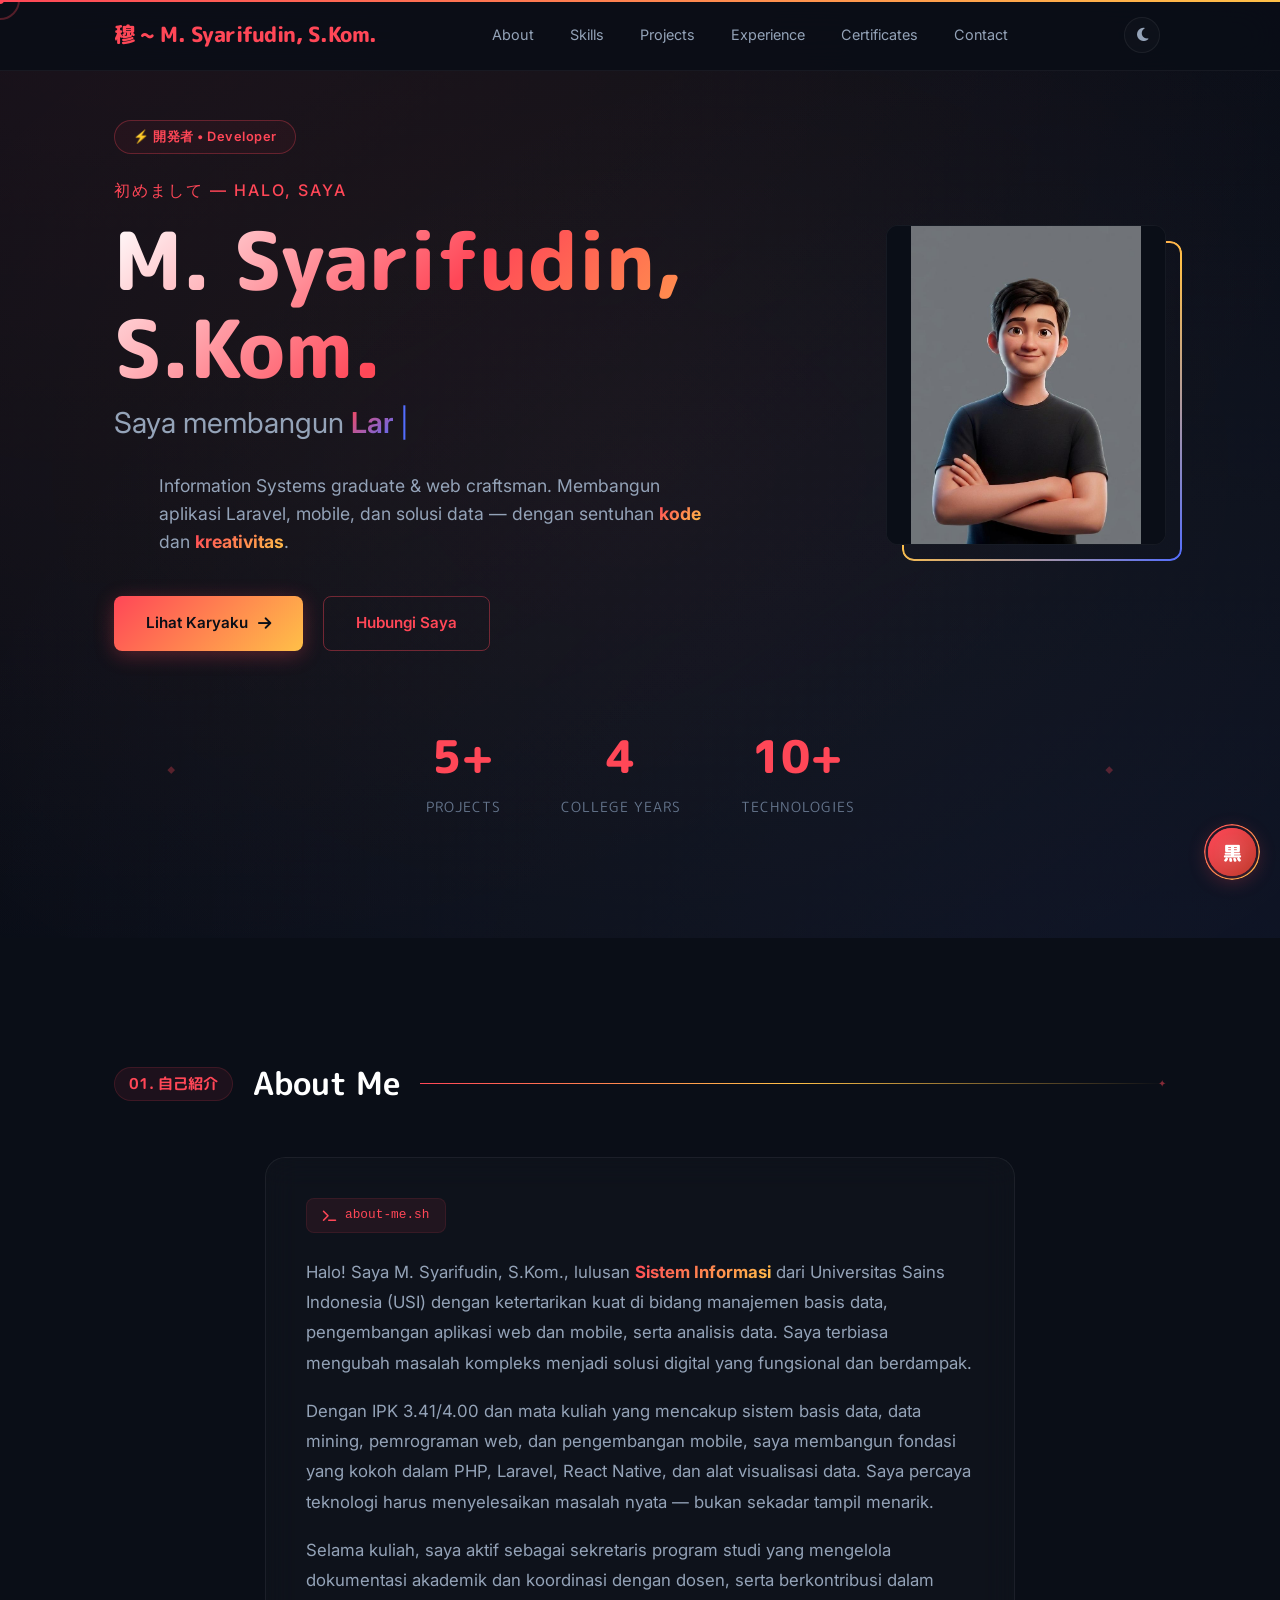
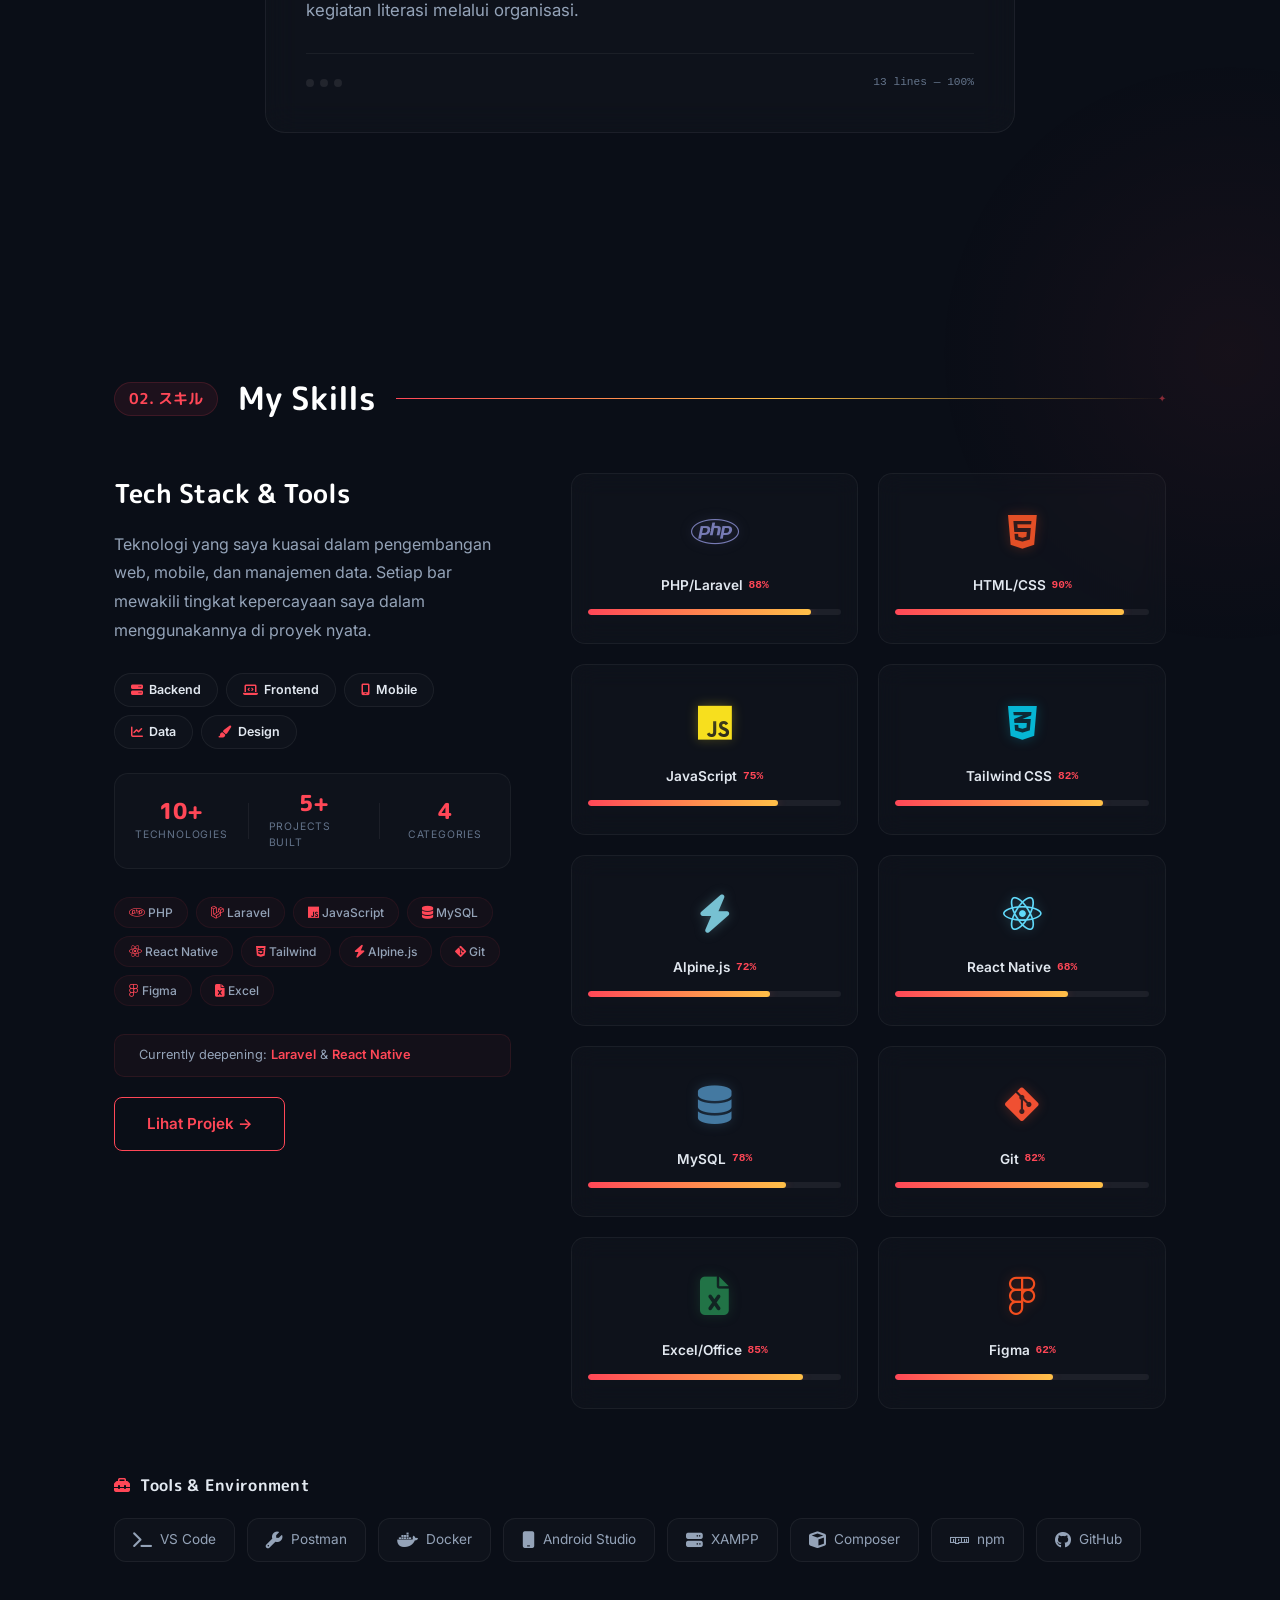
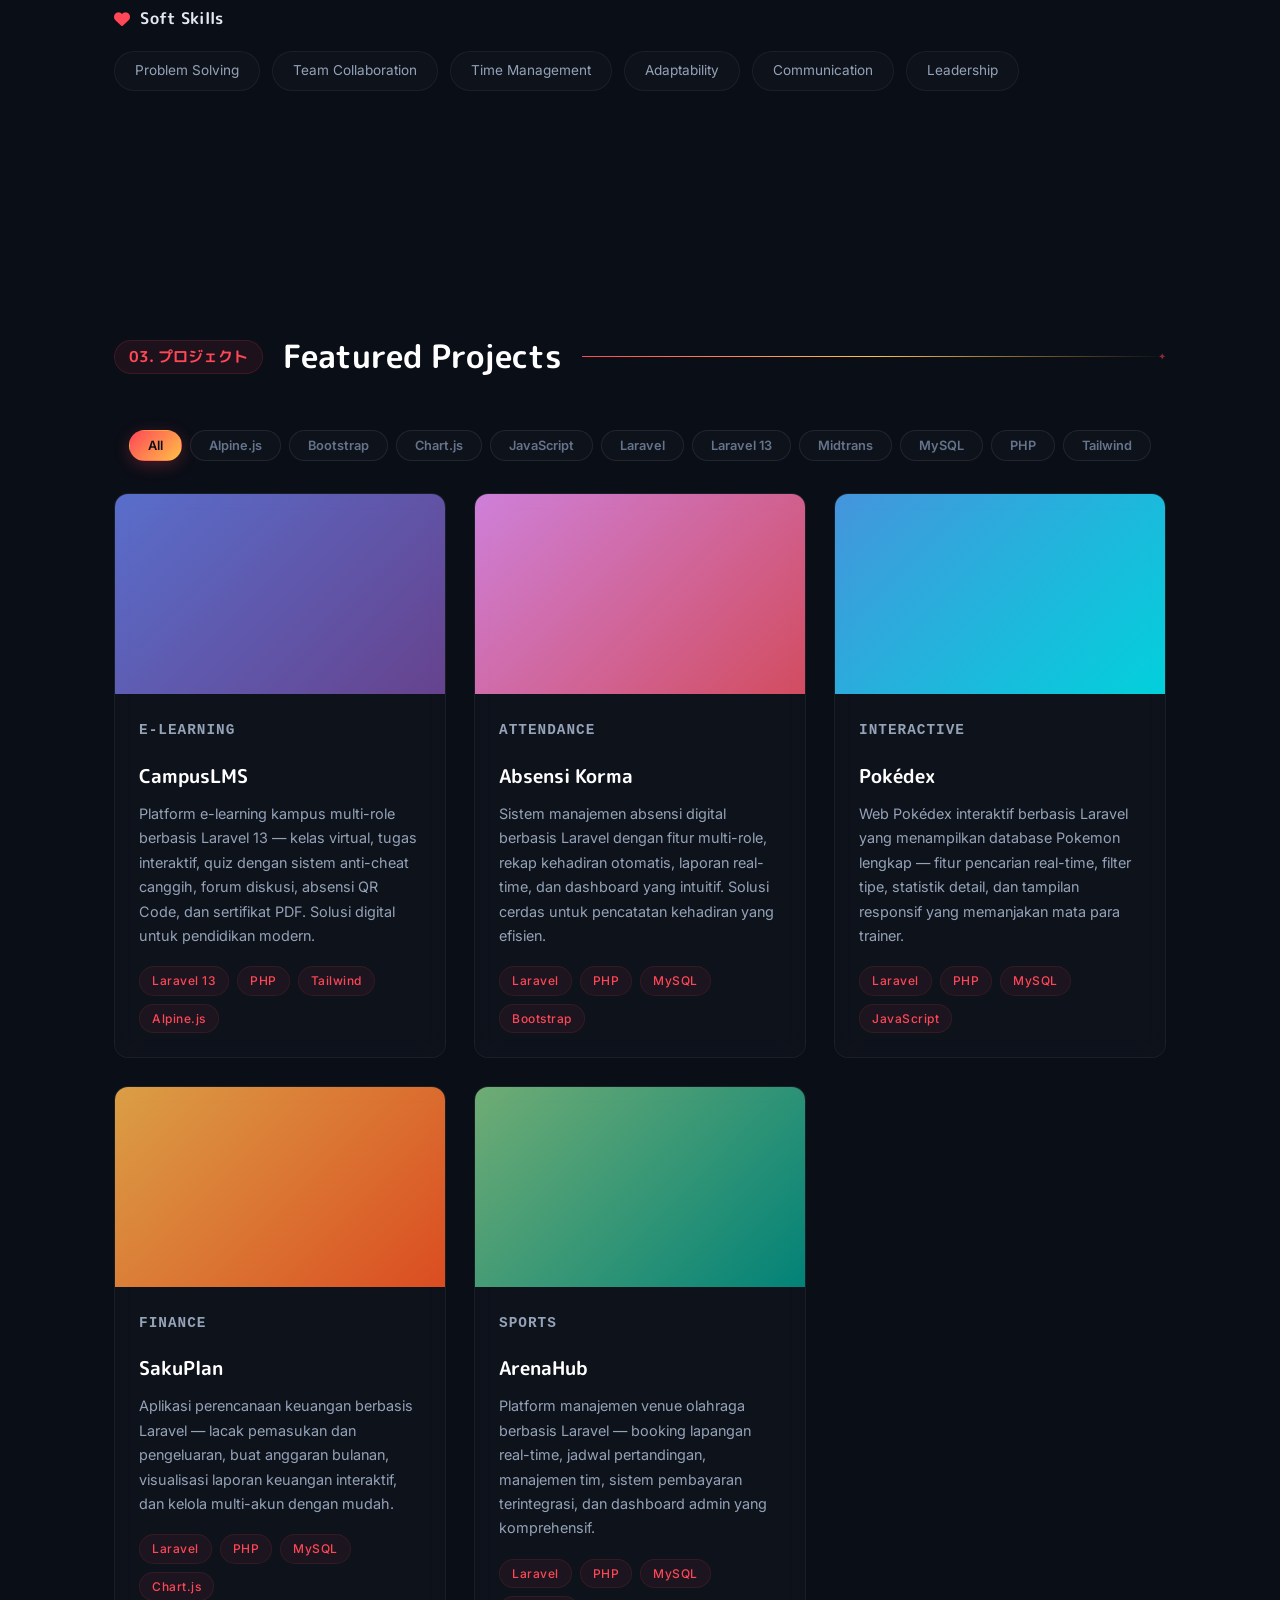
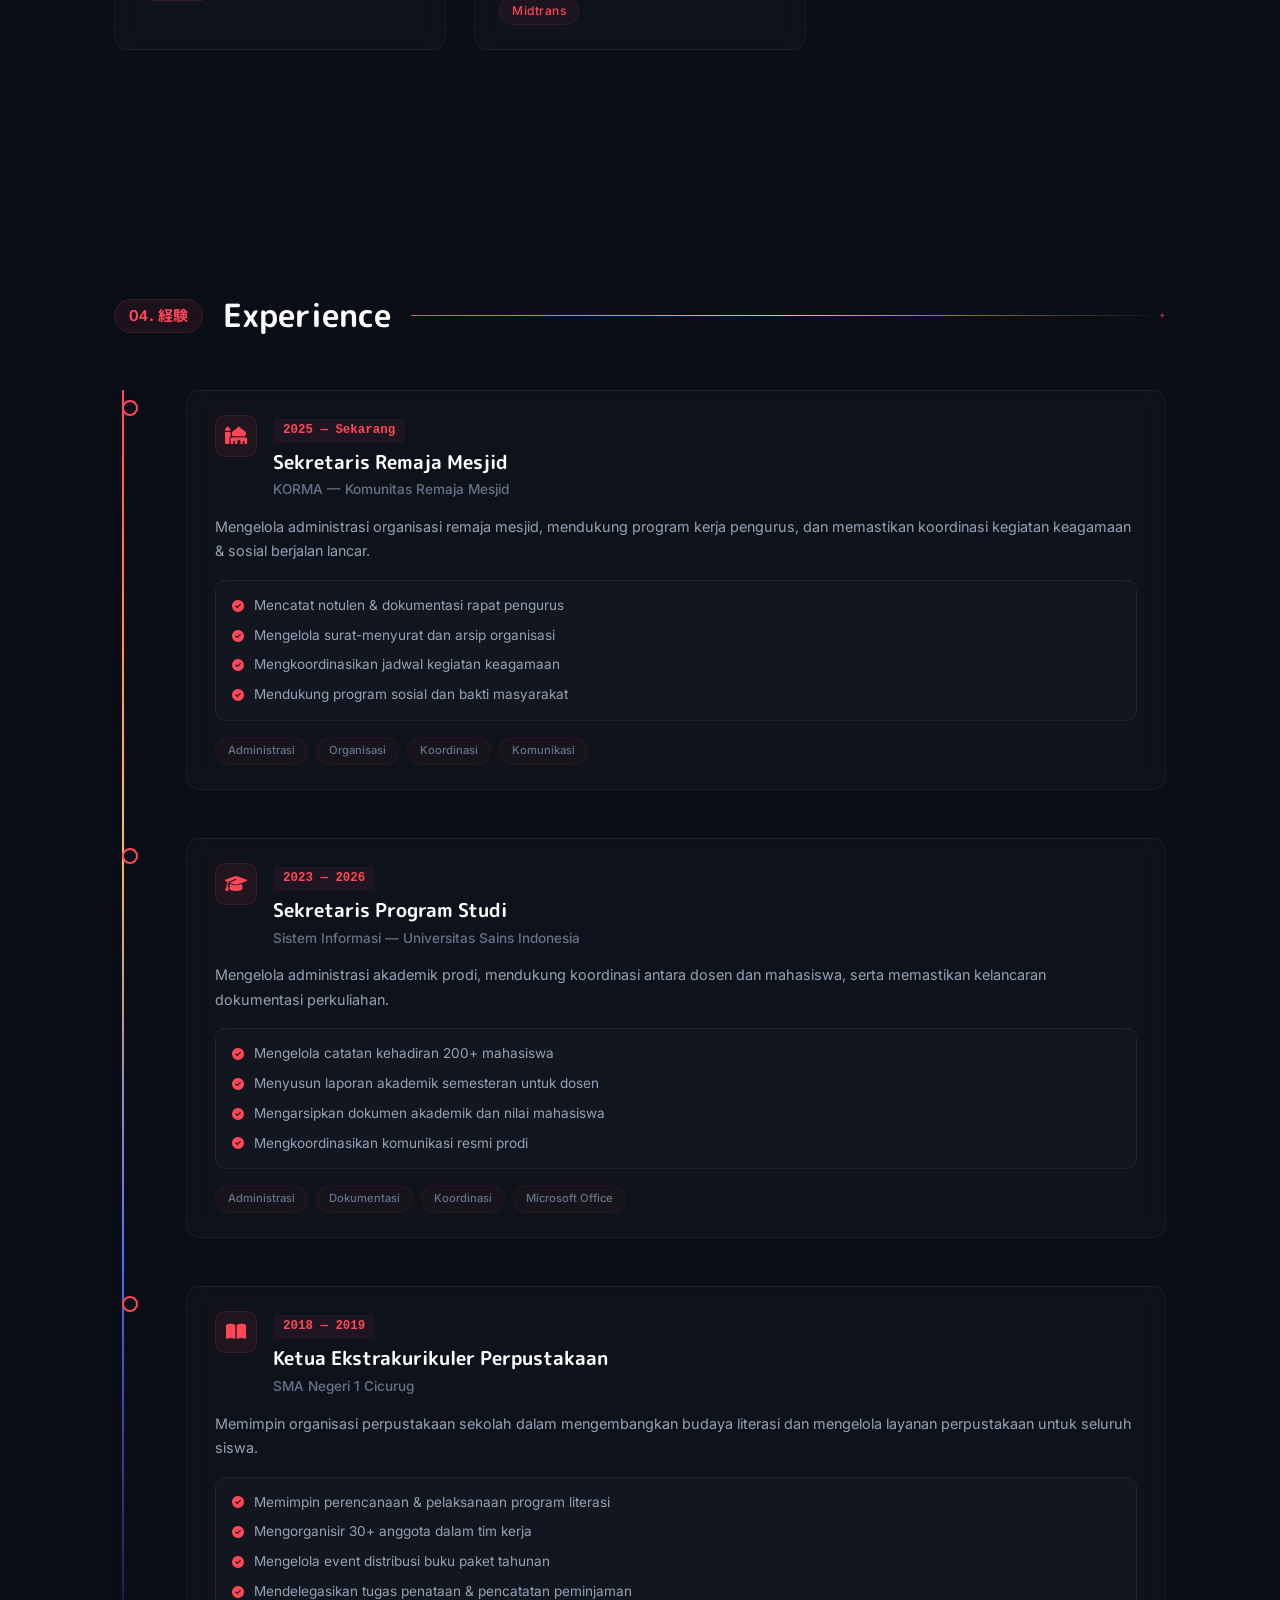
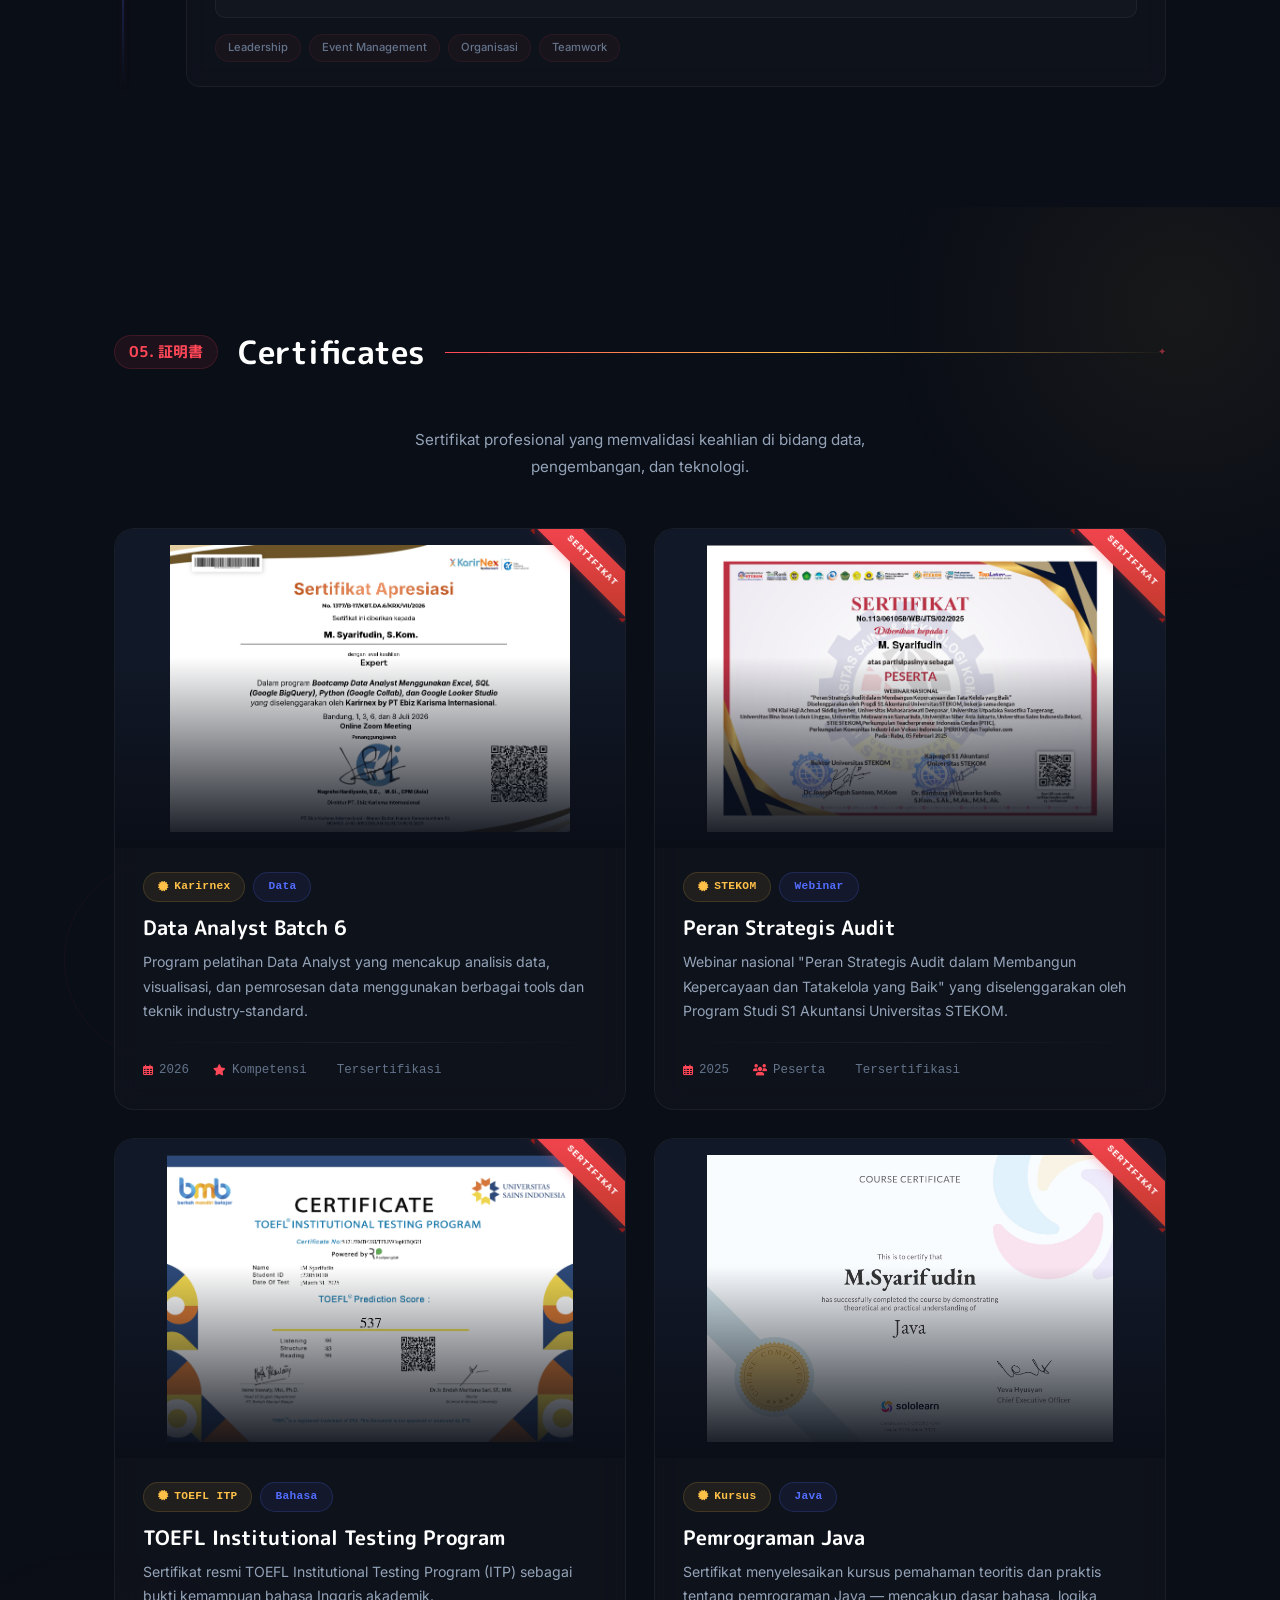
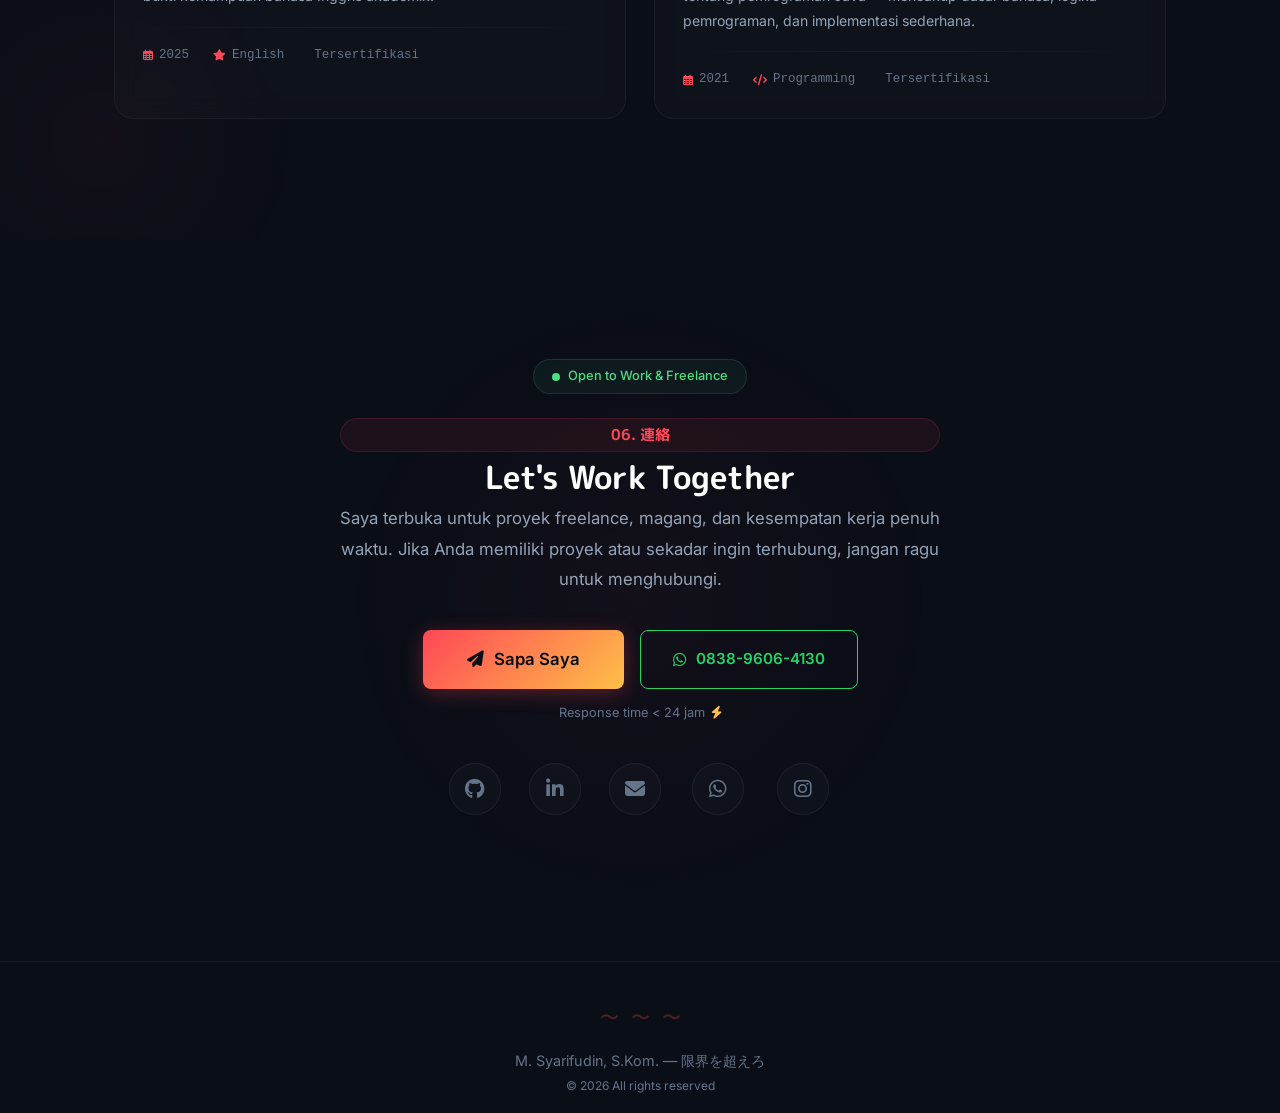
==== commit e2c3f32d: "fix: back-to-top muncul pas section contact, glassmorphism design" ====
--- a/index.html
+++ b/index.html
@@ -656,7 +656,15 @@
     (function(){
       var b=document.getElementById('backToTop');
       if(!b)return;
-      function t(){var s=window.pageYOffset||document.documentElement.scrollTop;if(s>300)b.classList.add('visible');else b.classList.remove('visible')}
+      var c=document.getElementById('contact');
+      if(!c)return;
+      function t(){
+        if(window.scrollY + window.innerHeight > c.offsetTop + 100){
+          b.classList.add('visible');
+        }else{
+          b.classList.remove('visible');
+        }
+      }
       t();
       var r=null;
       window.addEventListener('scroll',function(){if(r)cancelAnimationFrame(r);r=requestAnimationFrame(t)},{passive:true});
--- a/style.css
+++ b/style.css
@@ -3895,36 +3895,41 @@
 /* === Back to Top === */
 .back-to-top {
   position: fixed;
-  bottom: 80px;
-  left: 24px;
+  bottom: 100px;
+  right: 24px;
   z-index: 900;
-  width: 44px;
-  height: 44px;
+  width: 46px;
+  height: 46px;
   border-radius: 50%;
-  background: linear-gradient(135deg, var(--accent), var(--accent-secondary));
-  color: var(--black);
-  border: none;
-  font-size: 1rem;
+  background: var(--card-bg);
+  color: var(--accent);
+  border: 1px solid rgba(var(--accent-rgb), 0.15);
+  font-size: 1.05rem;
   display: flex;
   align-items: center;
   justify-content: center;
   cursor: none;
   opacity: 0;
   visibility: hidden;
-  transform: translateY(16px);
-  transition: all 0.35s cubic-bezier(0.4, 0, 0.2, 1);
-  box-shadow: 0 4px 20px rgba(var(--accent-rgb), 0.3);
+  transform: translateY(20px) scale(0.9);
+  transition: all 0.4s cubic-bezier(0.16, 1, 0.3, 1);
+  box-shadow: 0 4px 20px rgba(0, 0, 0, 0.15);
+  backdrop-filter: blur(12px);
+  -webkit-backdrop-filter: blur(12px);
 }
 
 .back-to-top.visible {
   opacity: 1;
   visibility: visible;
-  transform: translateY(0);
+  transform: translateY(0) scale(1);
 }
 
 .back-to-top:hover {
+  background: linear-gradient(135deg, var(--accent), var(--accent-secondary));
+  color: var(--black);
+  border-color: transparent;
   transform: translateY(-4px) scale(1.1);
-  box-shadow: 0 8px 30px rgba(var(--accent-rgb), 0.4);
+  box-shadow: 0 8px 30px rgba(var(--accent-rgb), 0.35);
 }
 
 /* === Nav Active Link === */
@@ -3938,24 +3943,22 @@
 
 @media (max-width: 768px) {
   .back-to-top {
-    bottom: 80px;
-    left: 16px;
-    right: auto;
-    width: 40px;
-    height: 40px;
-    font-size: 0.9rem;
+    bottom: 90px;
+    right: 16px;
+    width: 42px;
+    height: 42px;
+    font-size: 0.95rem;
     cursor: pointer;
   }
 }
 
 @media (max-width: 480px) {
   .back-to-top {
-    bottom: 70px;
-    left: 12px;
-    right: auto;
-    width: 36px;
-    height: 36px;
-    font-size: 0.8rem;
+    bottom: 80px;
+    right: 12px;
+    width: 38px;
+    height: 38px;
+    font-size: 0.85rem;
   }
 
   .loader-kanji {
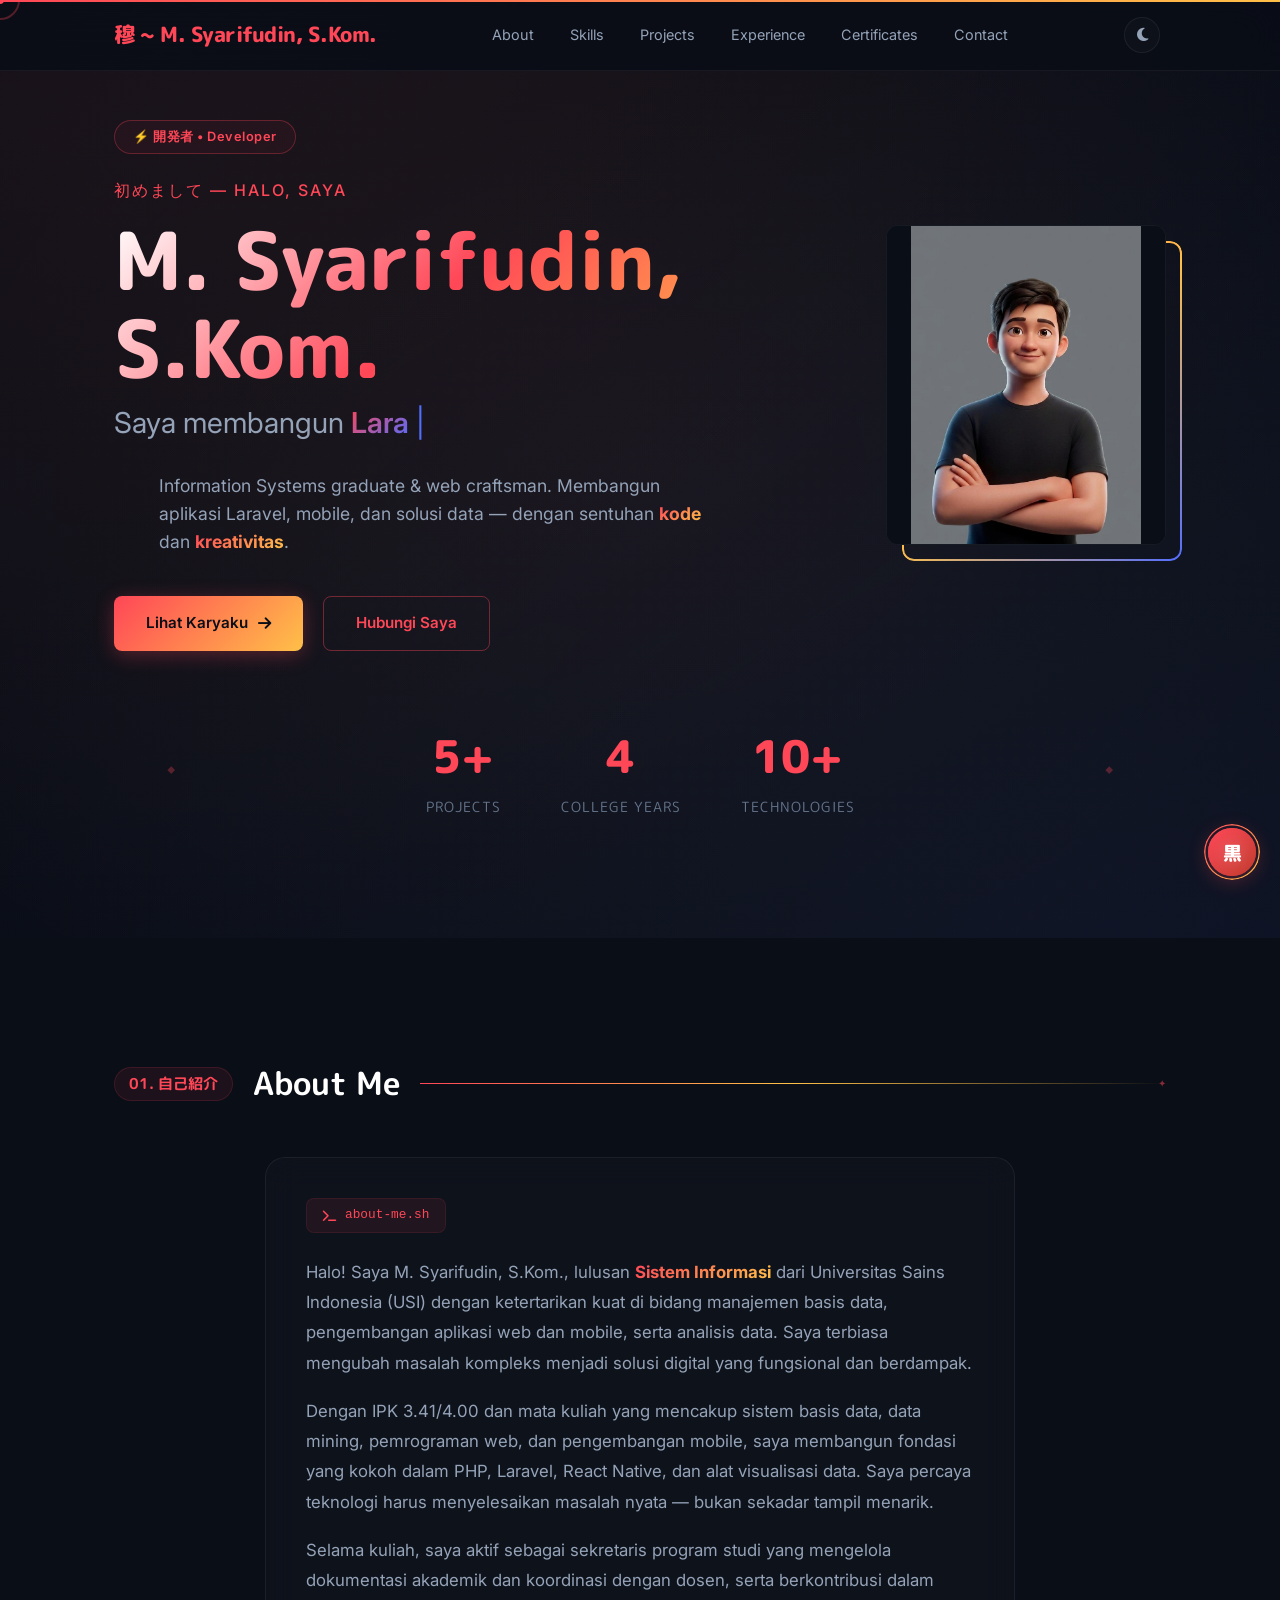
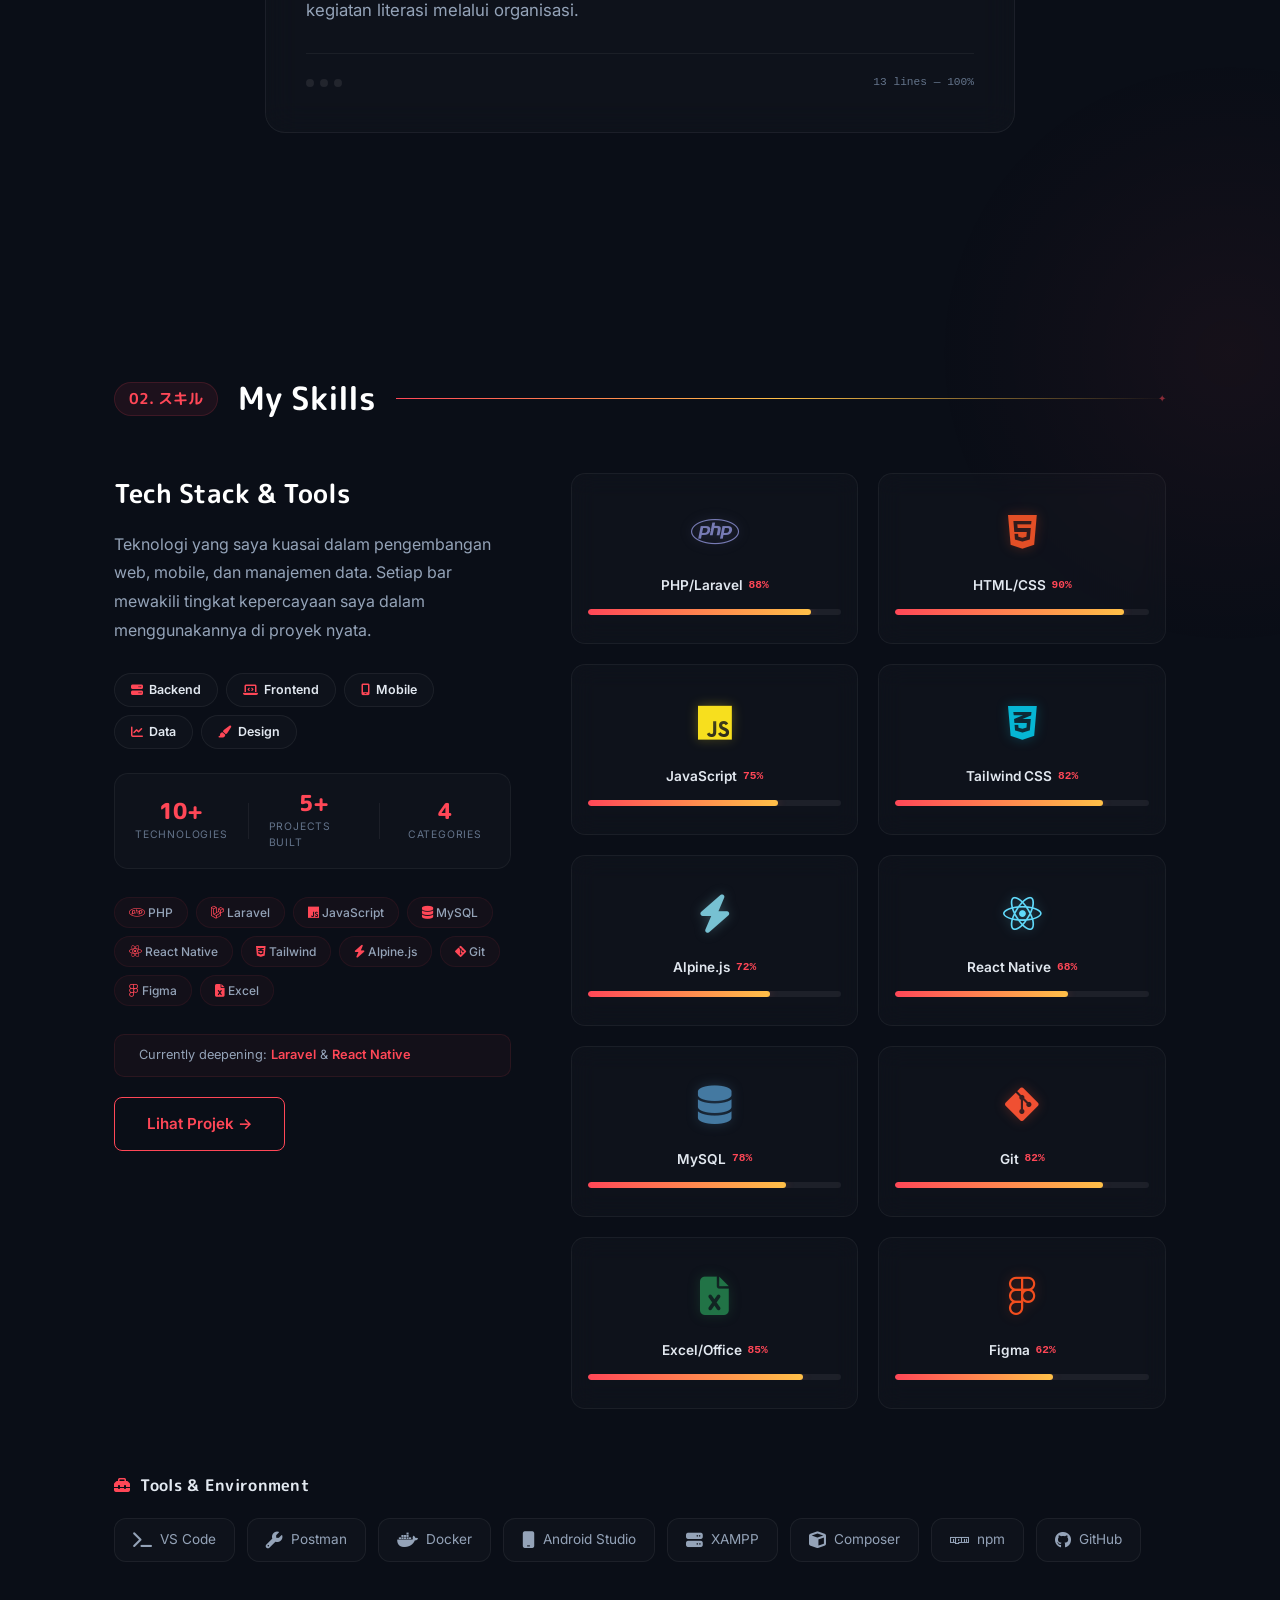
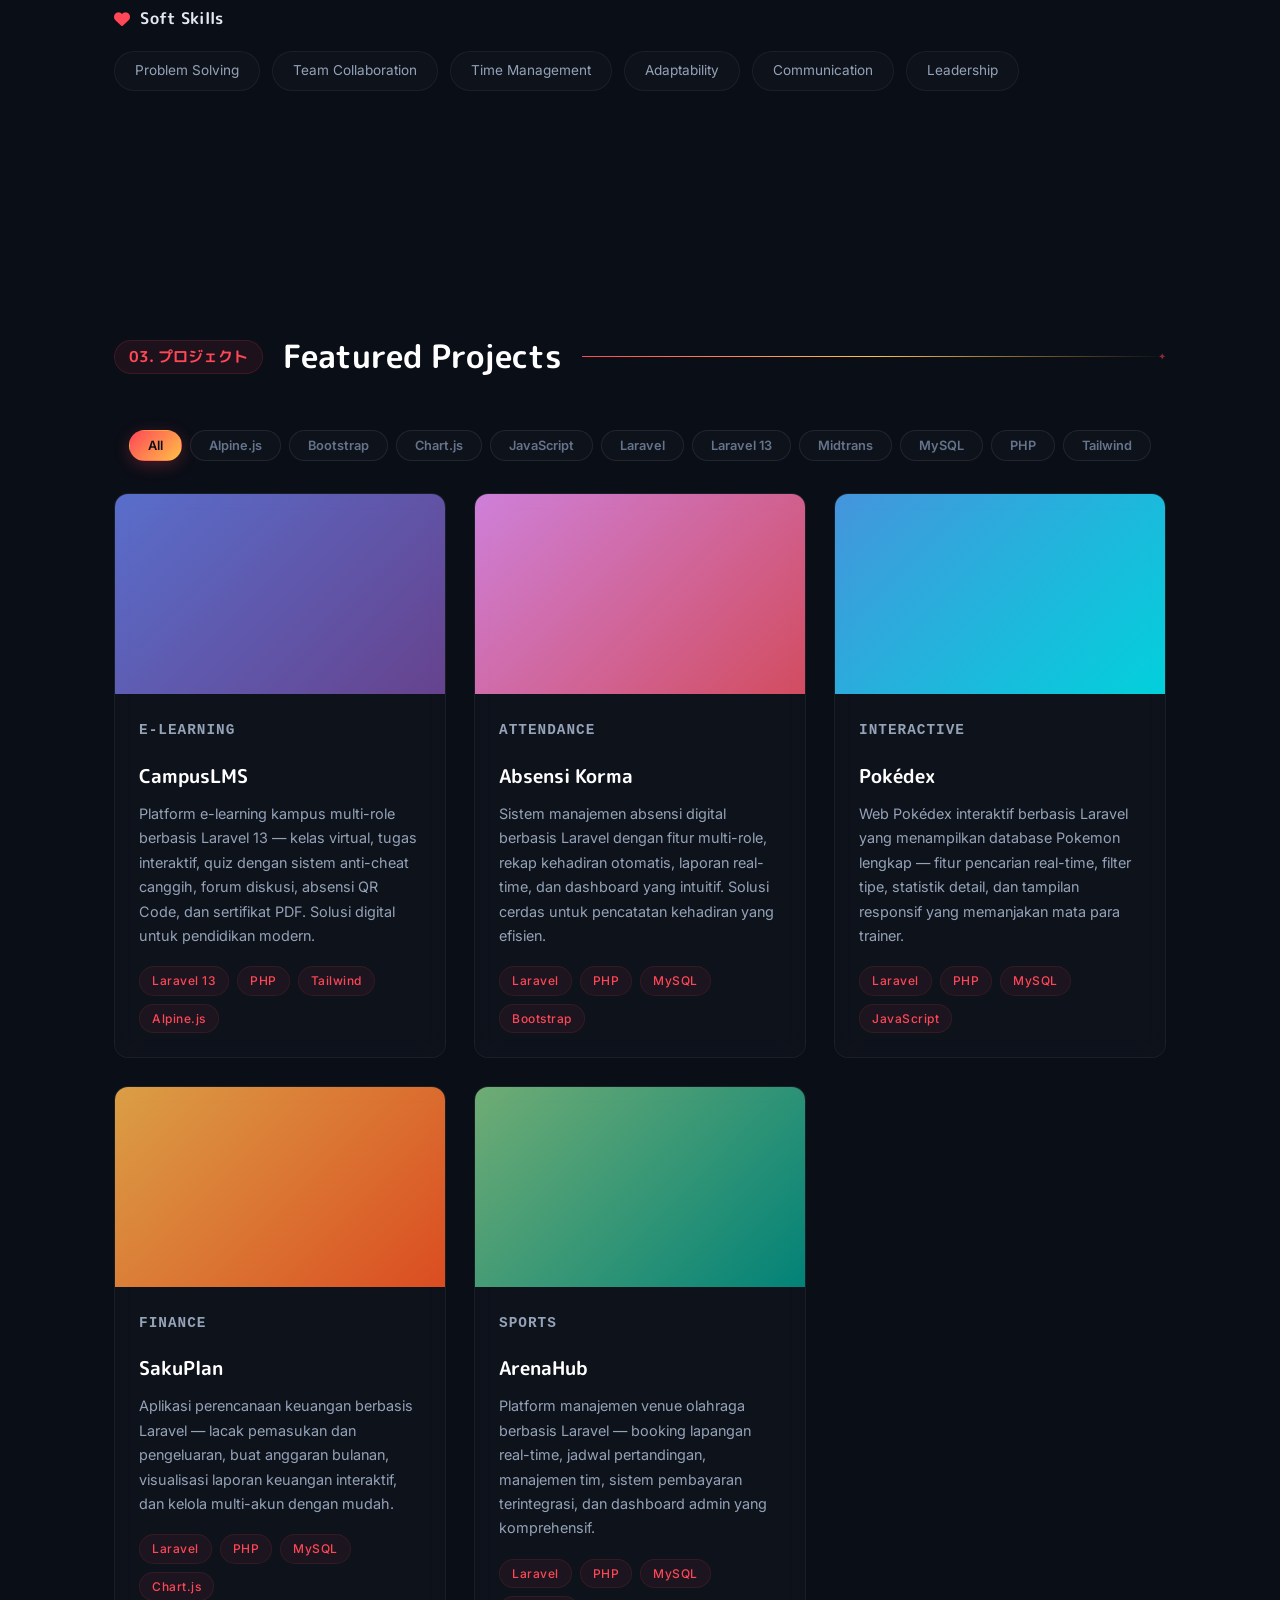
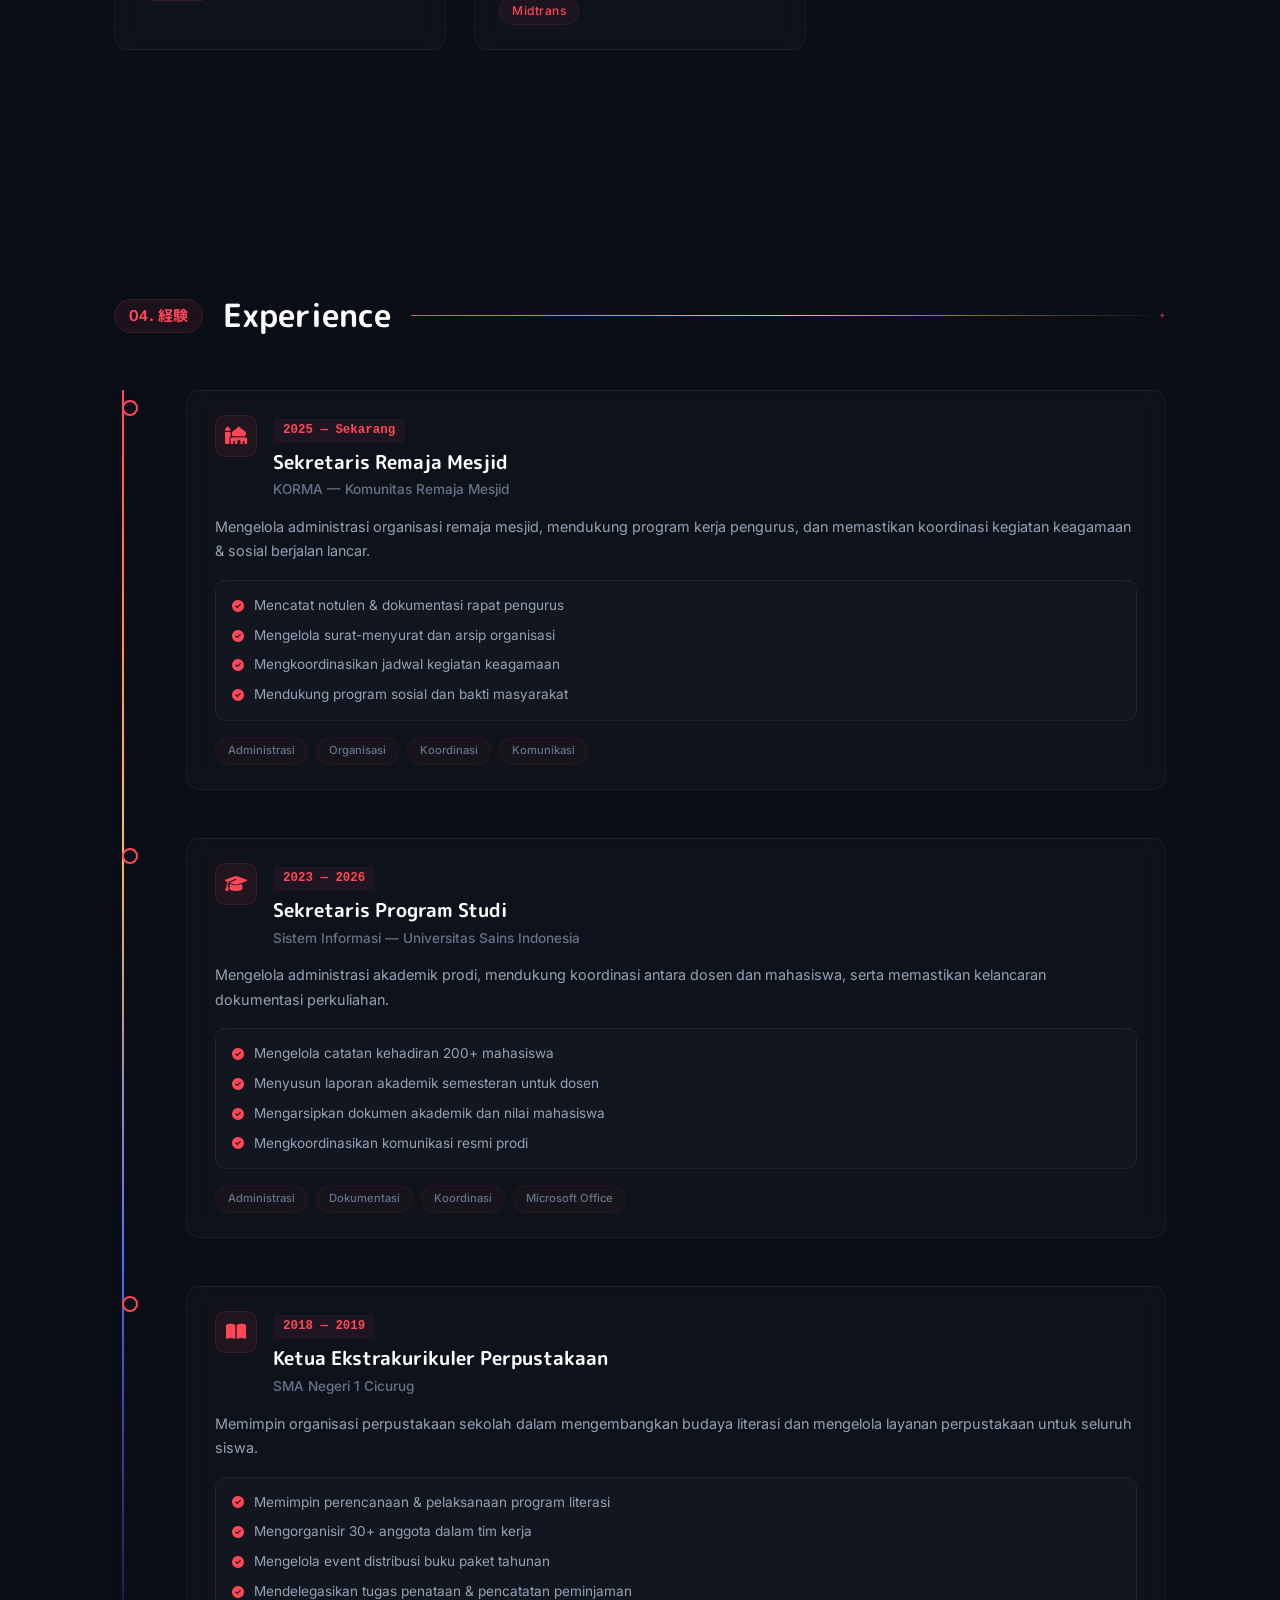
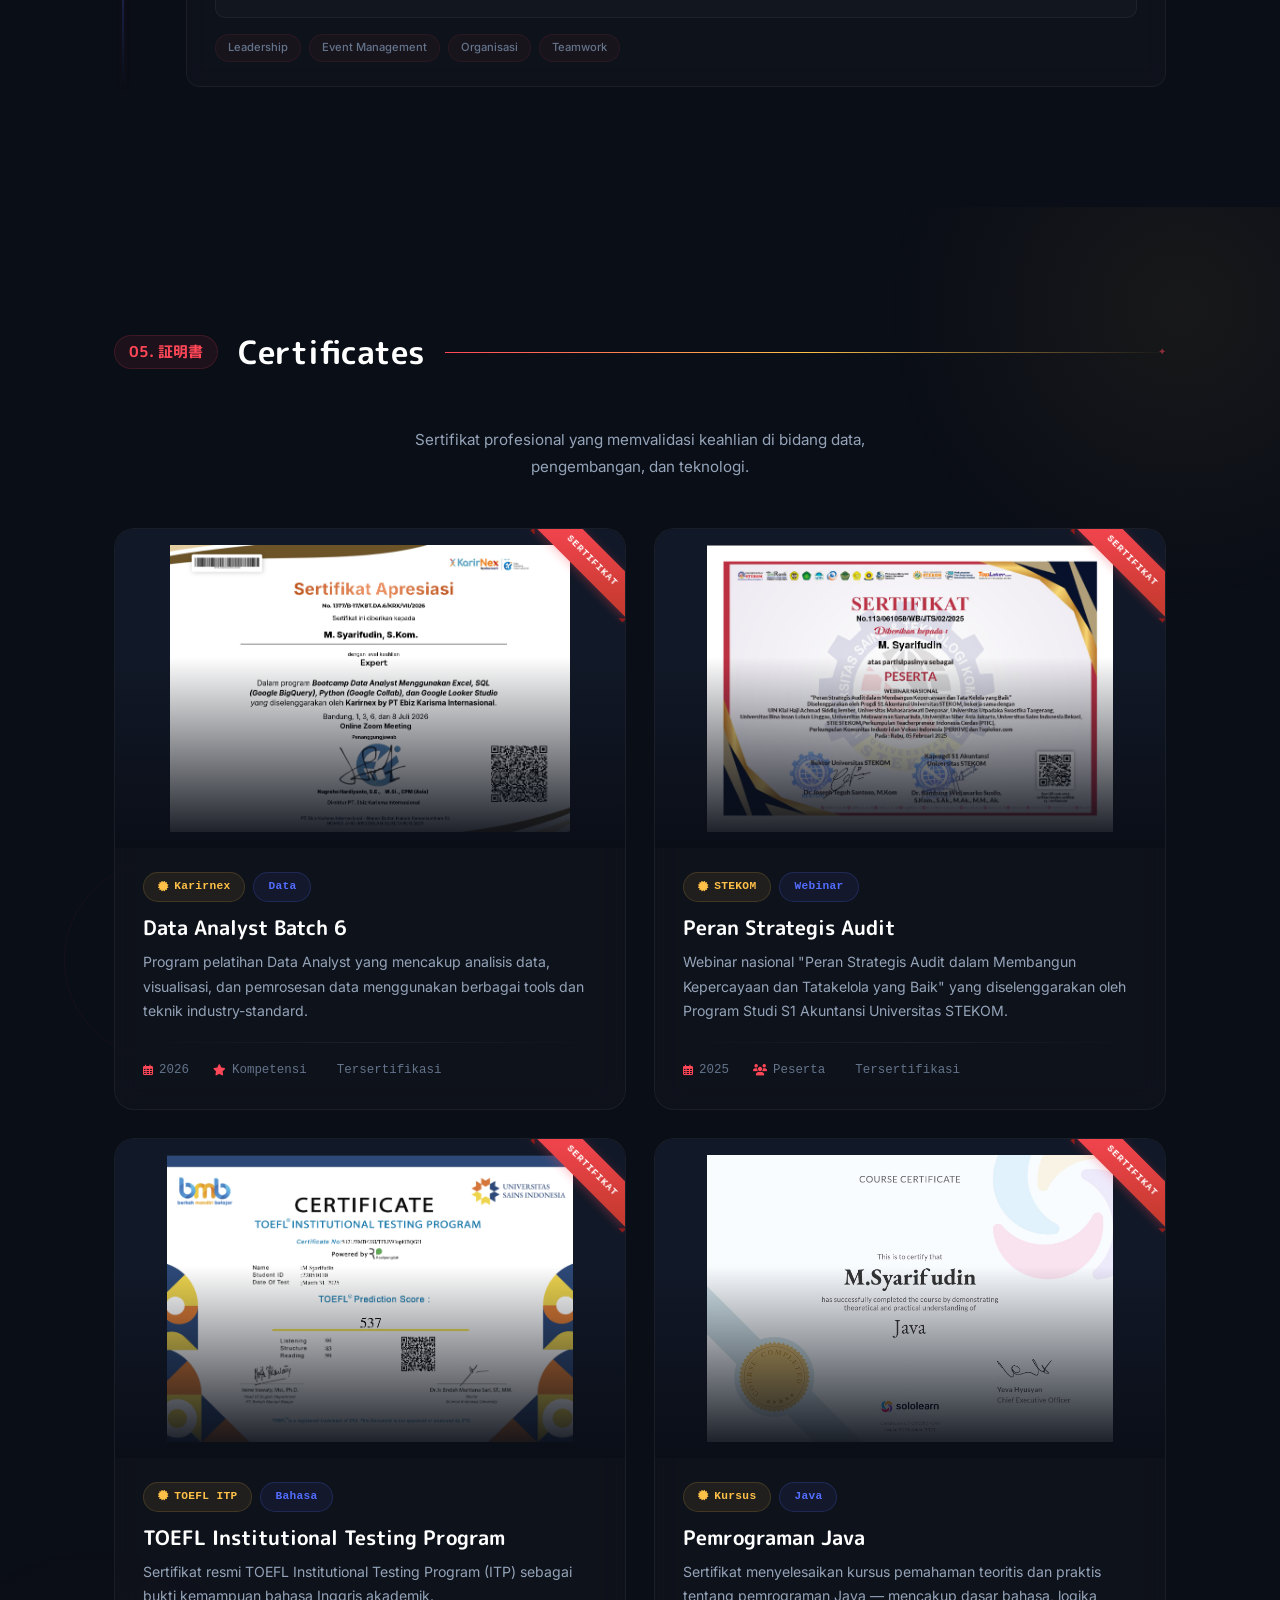
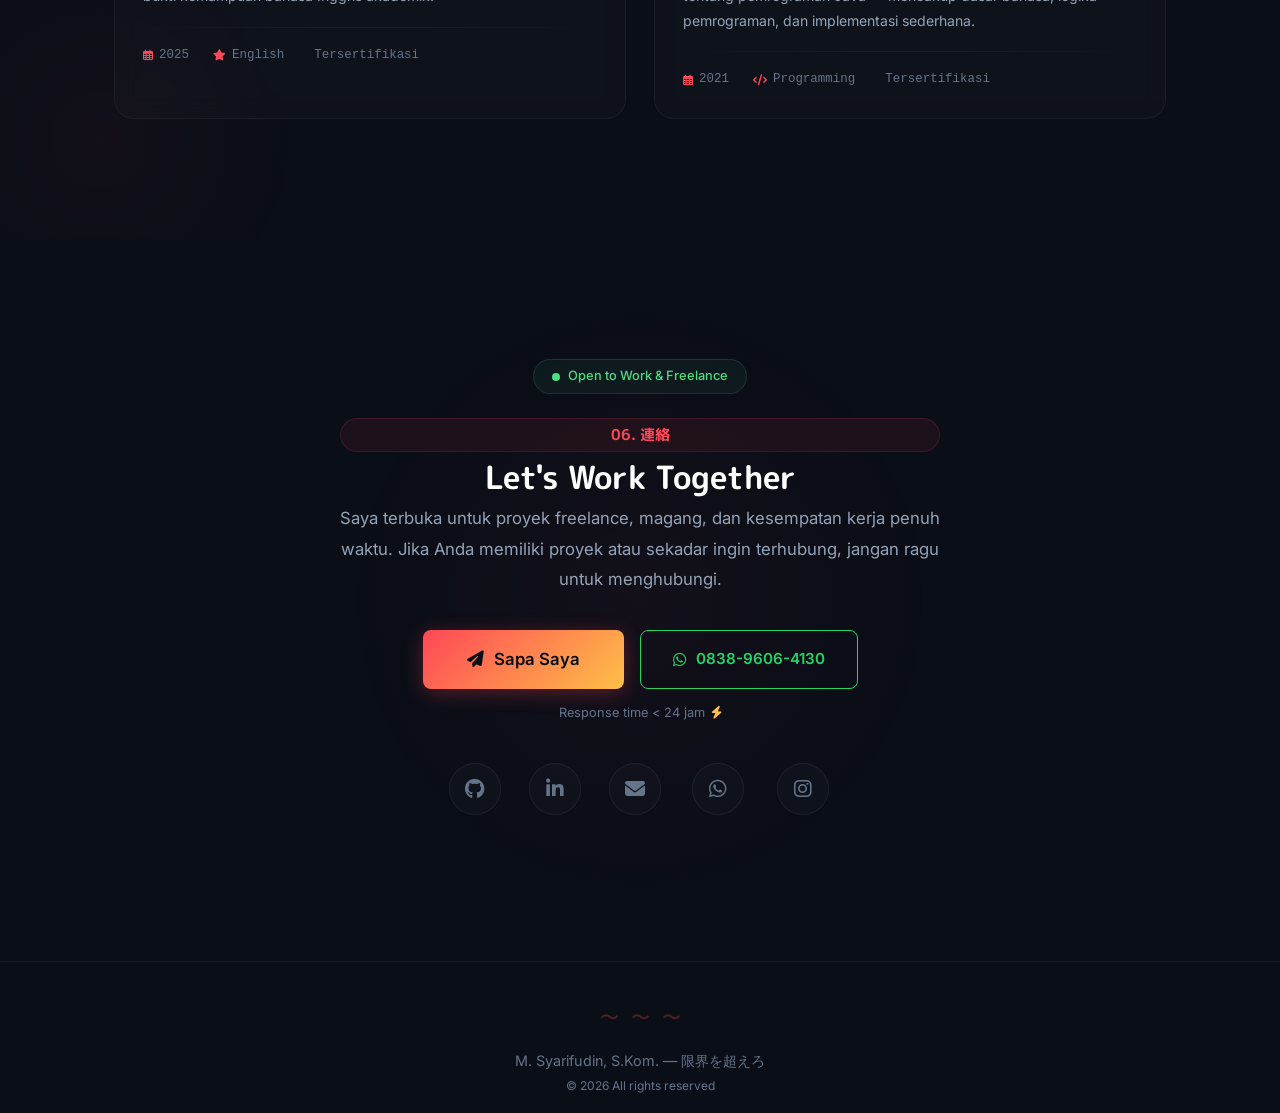
==== commit a6bf6acf: "fix: back-to-top muncul pas scroll >60vh" ====
--- a/index.html
+++ b/index.html
@@ -656,15 +656,7 @@
     (function(){
       var b=document.getElementById('backToTop');
       if(!b)return;
-      var c=document.getElementById('contact');
-      if(!c)return;
-      function t(){
-        if(window.scrollY + window.innerHeight > c.offsetTop + 100){
-          b.classList.add('visible');
-        }else{
-          b.classList.remove('visible');
-        }
-      }
+      function t(){var s=window.pageYOffset||document.documentElement.scrollTop;if(s>window.innerHeight*0.6)b.classList.add('visible');else b.classList.remove('visible')}
       t();
       var r=null;
       window.addEventListener('scroll',function(){if(r)cancelAnimationFrame(r);r=requestAnimationFrame(t)},{passive:true});
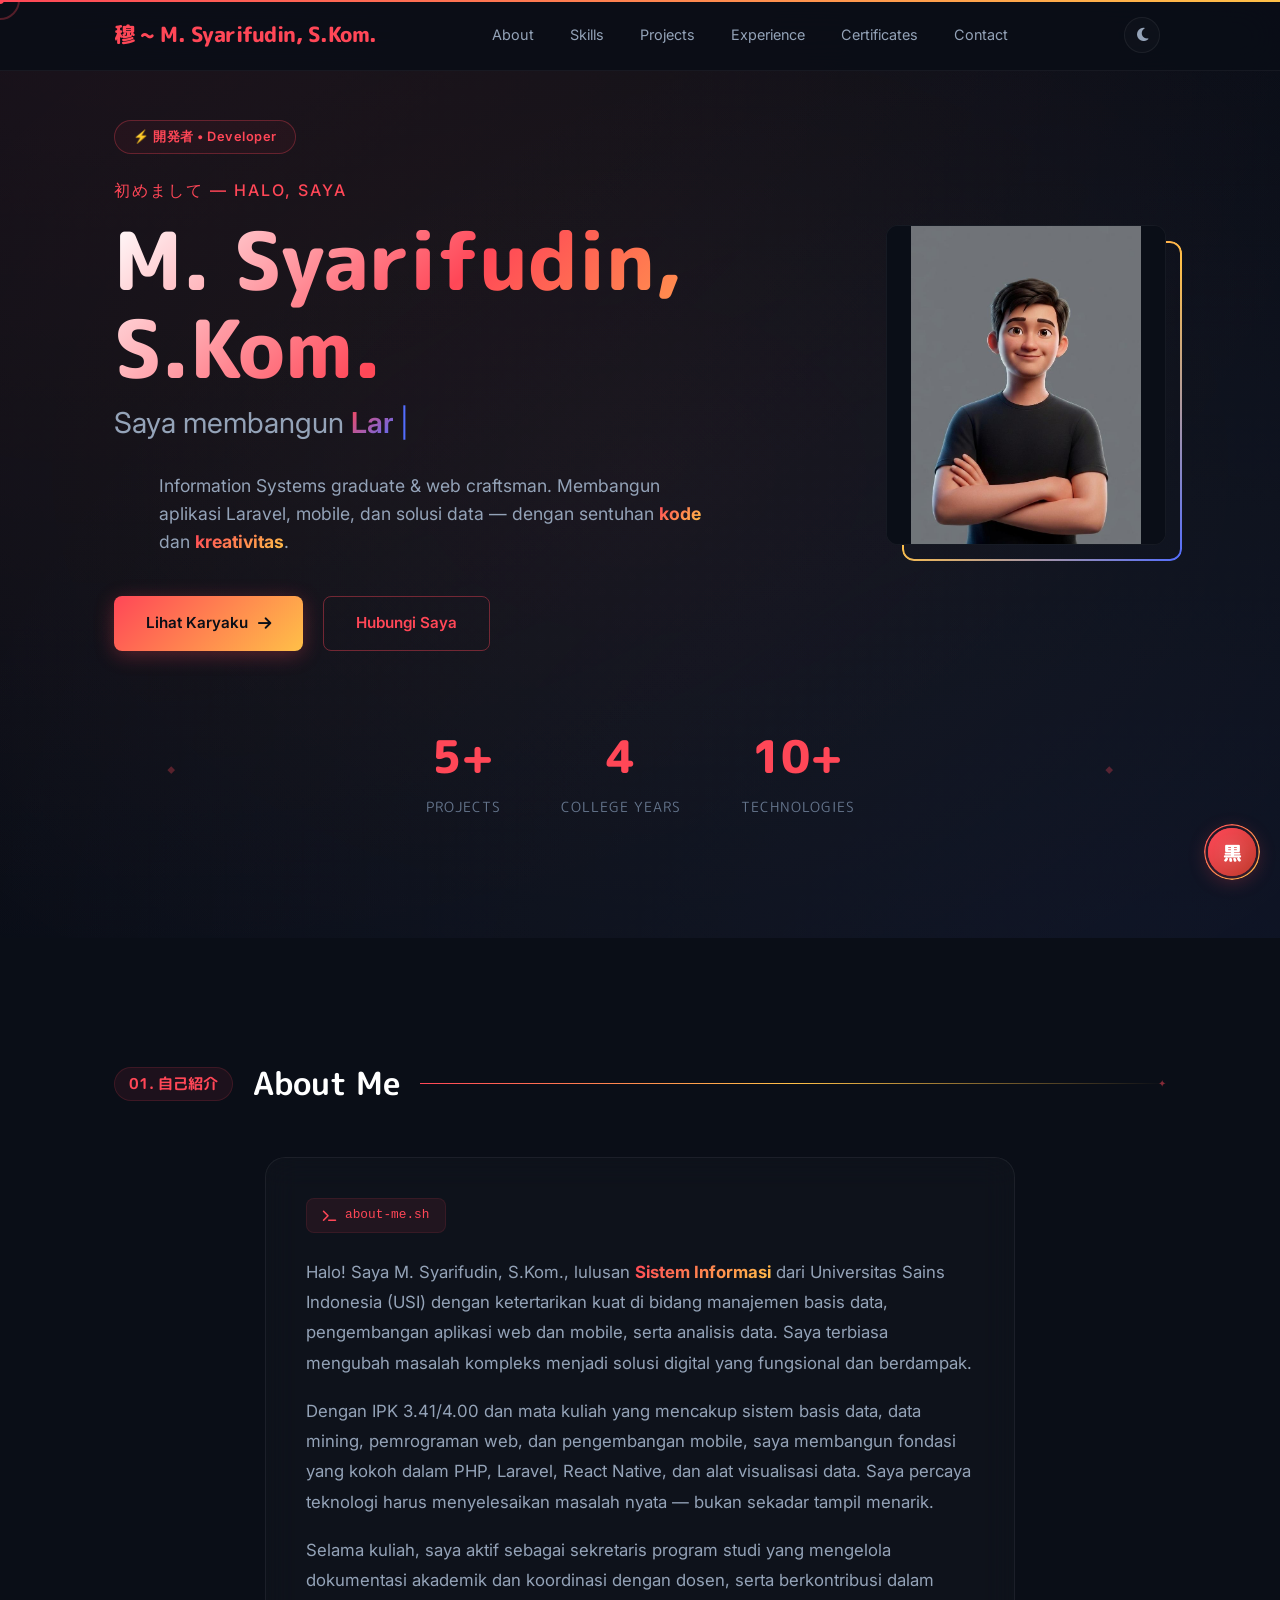
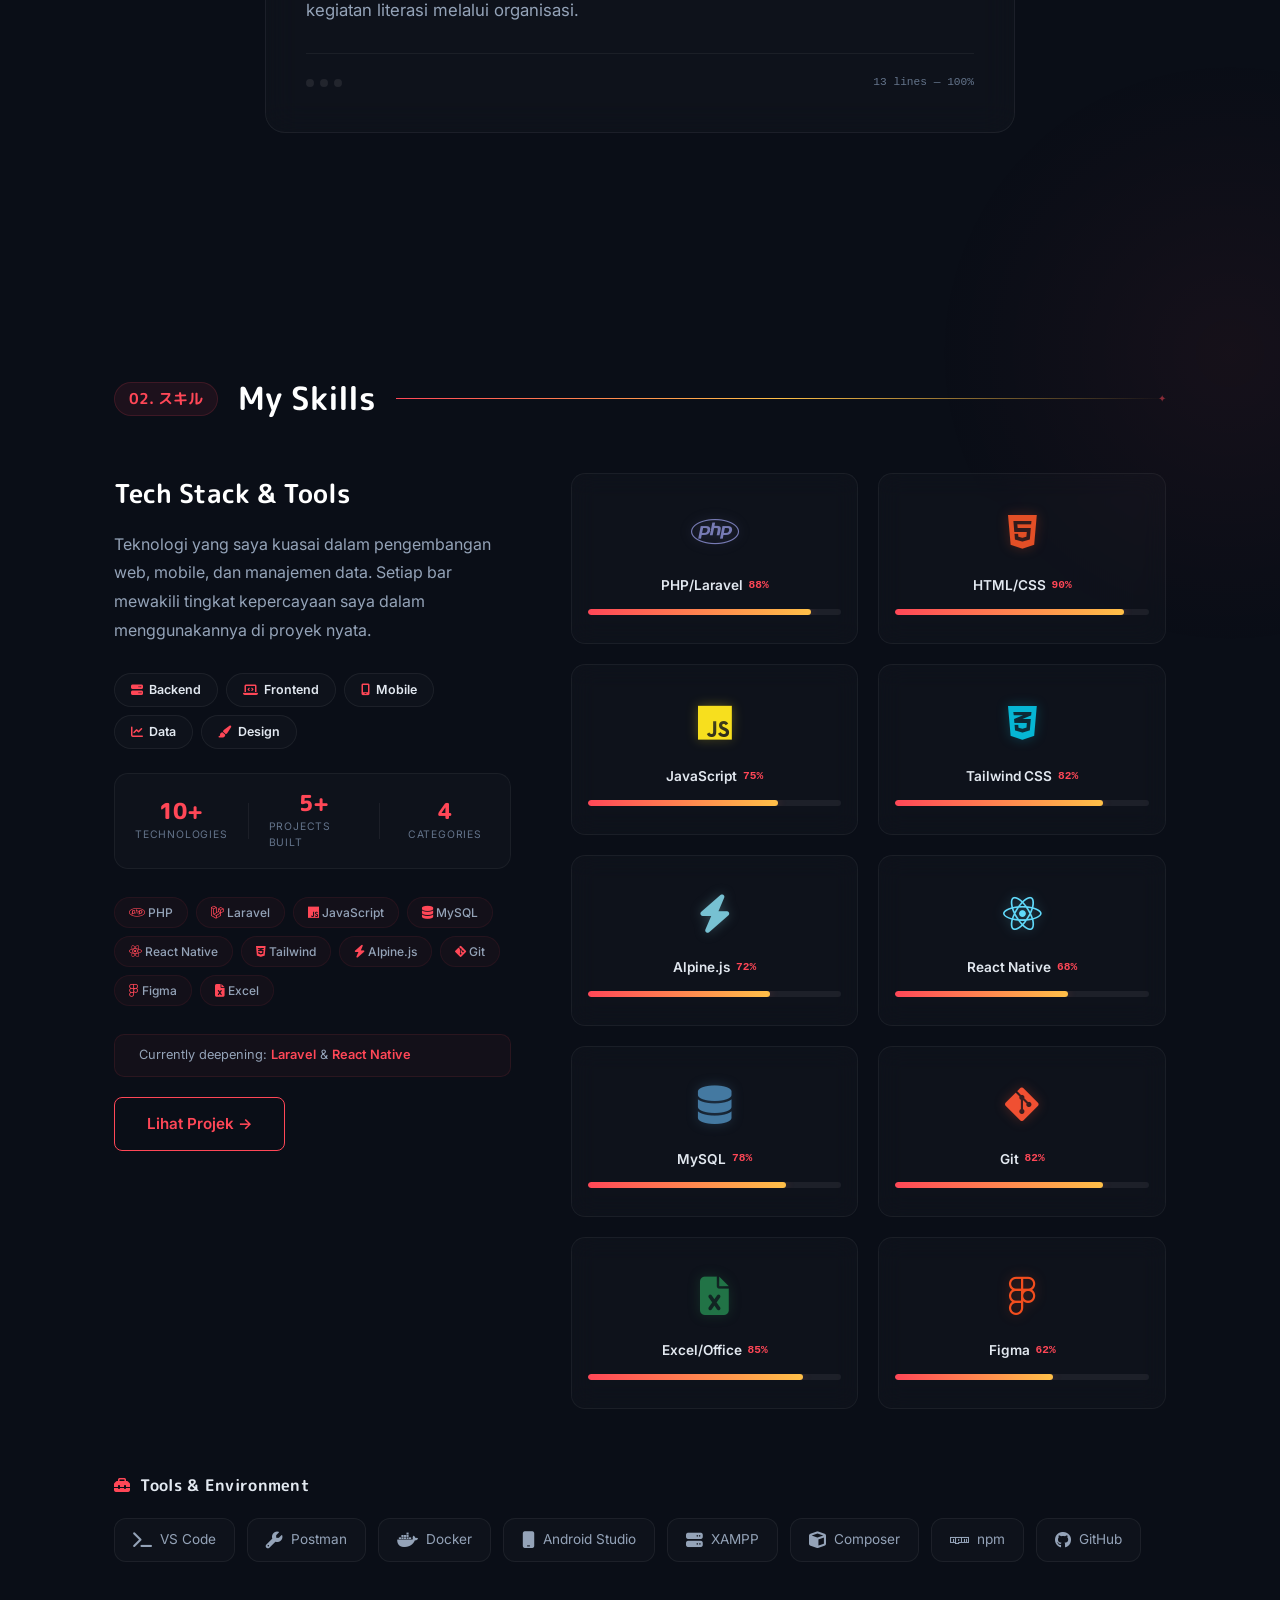
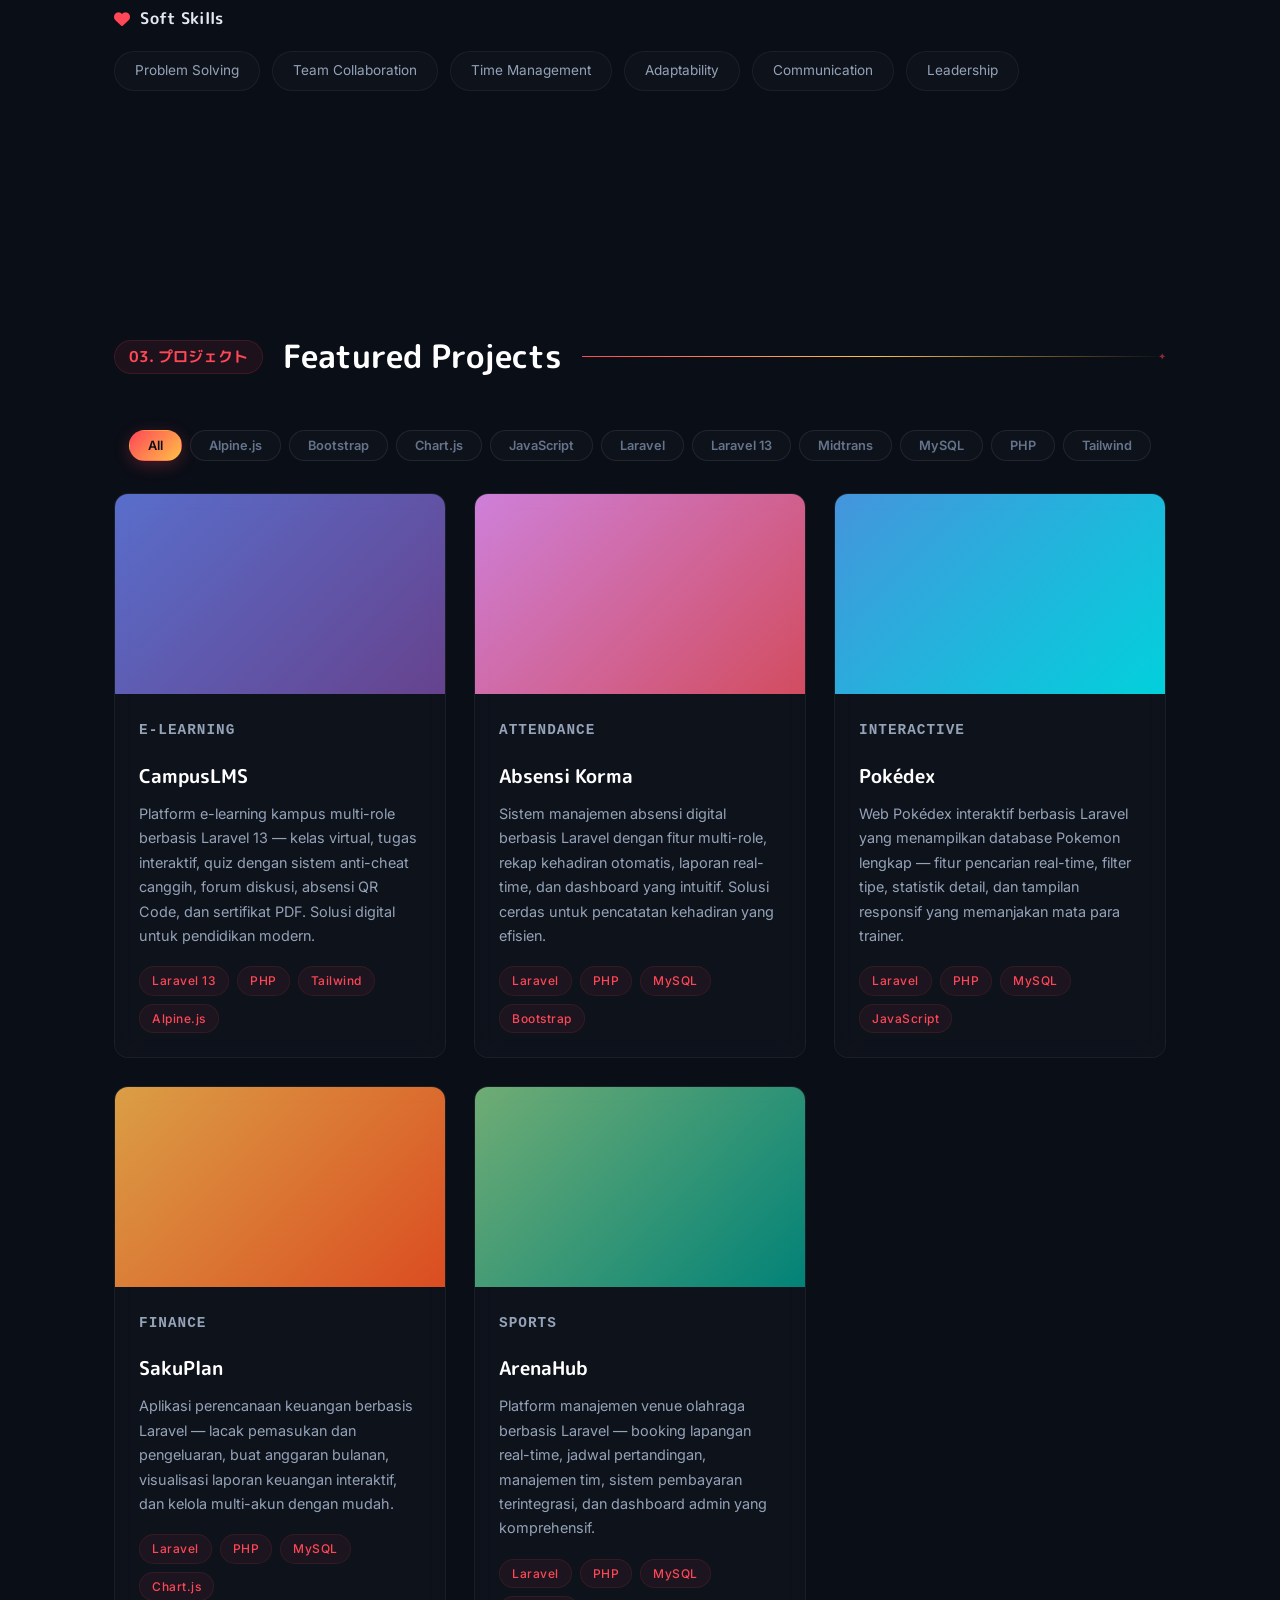
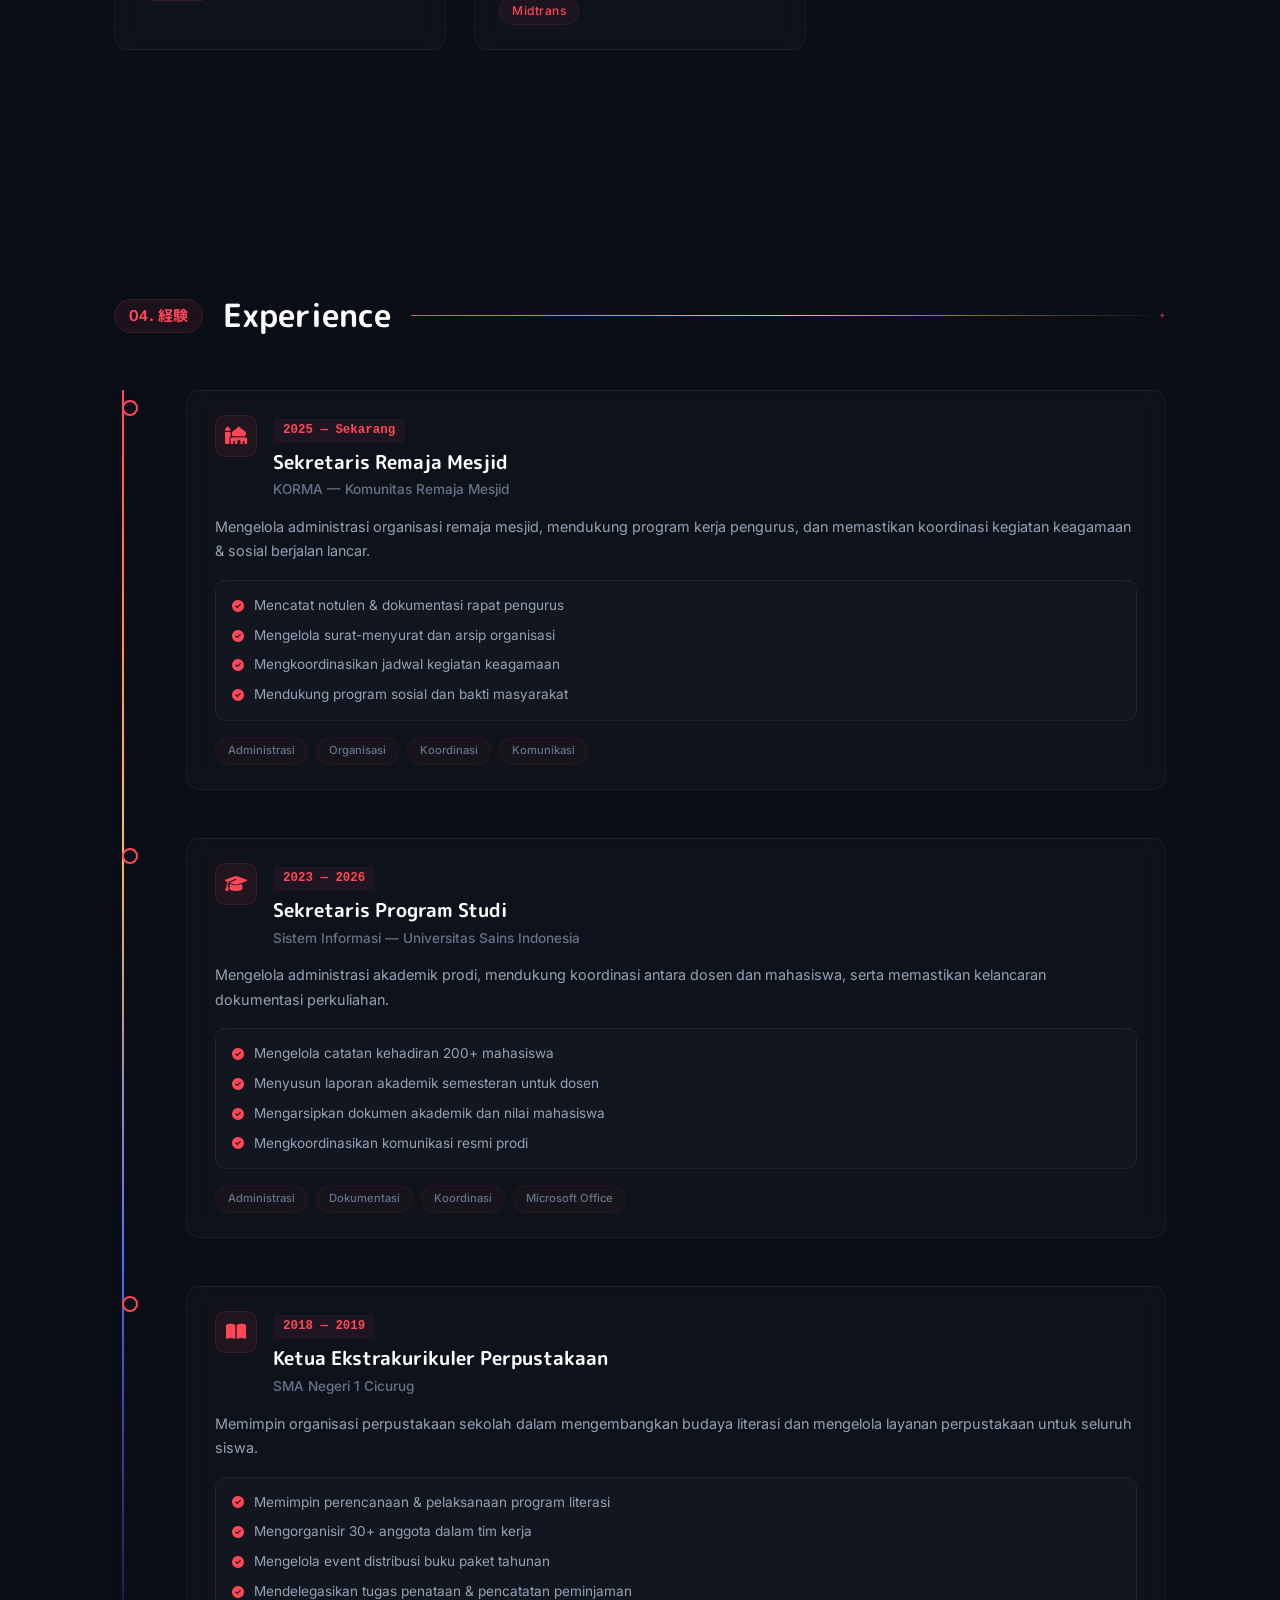
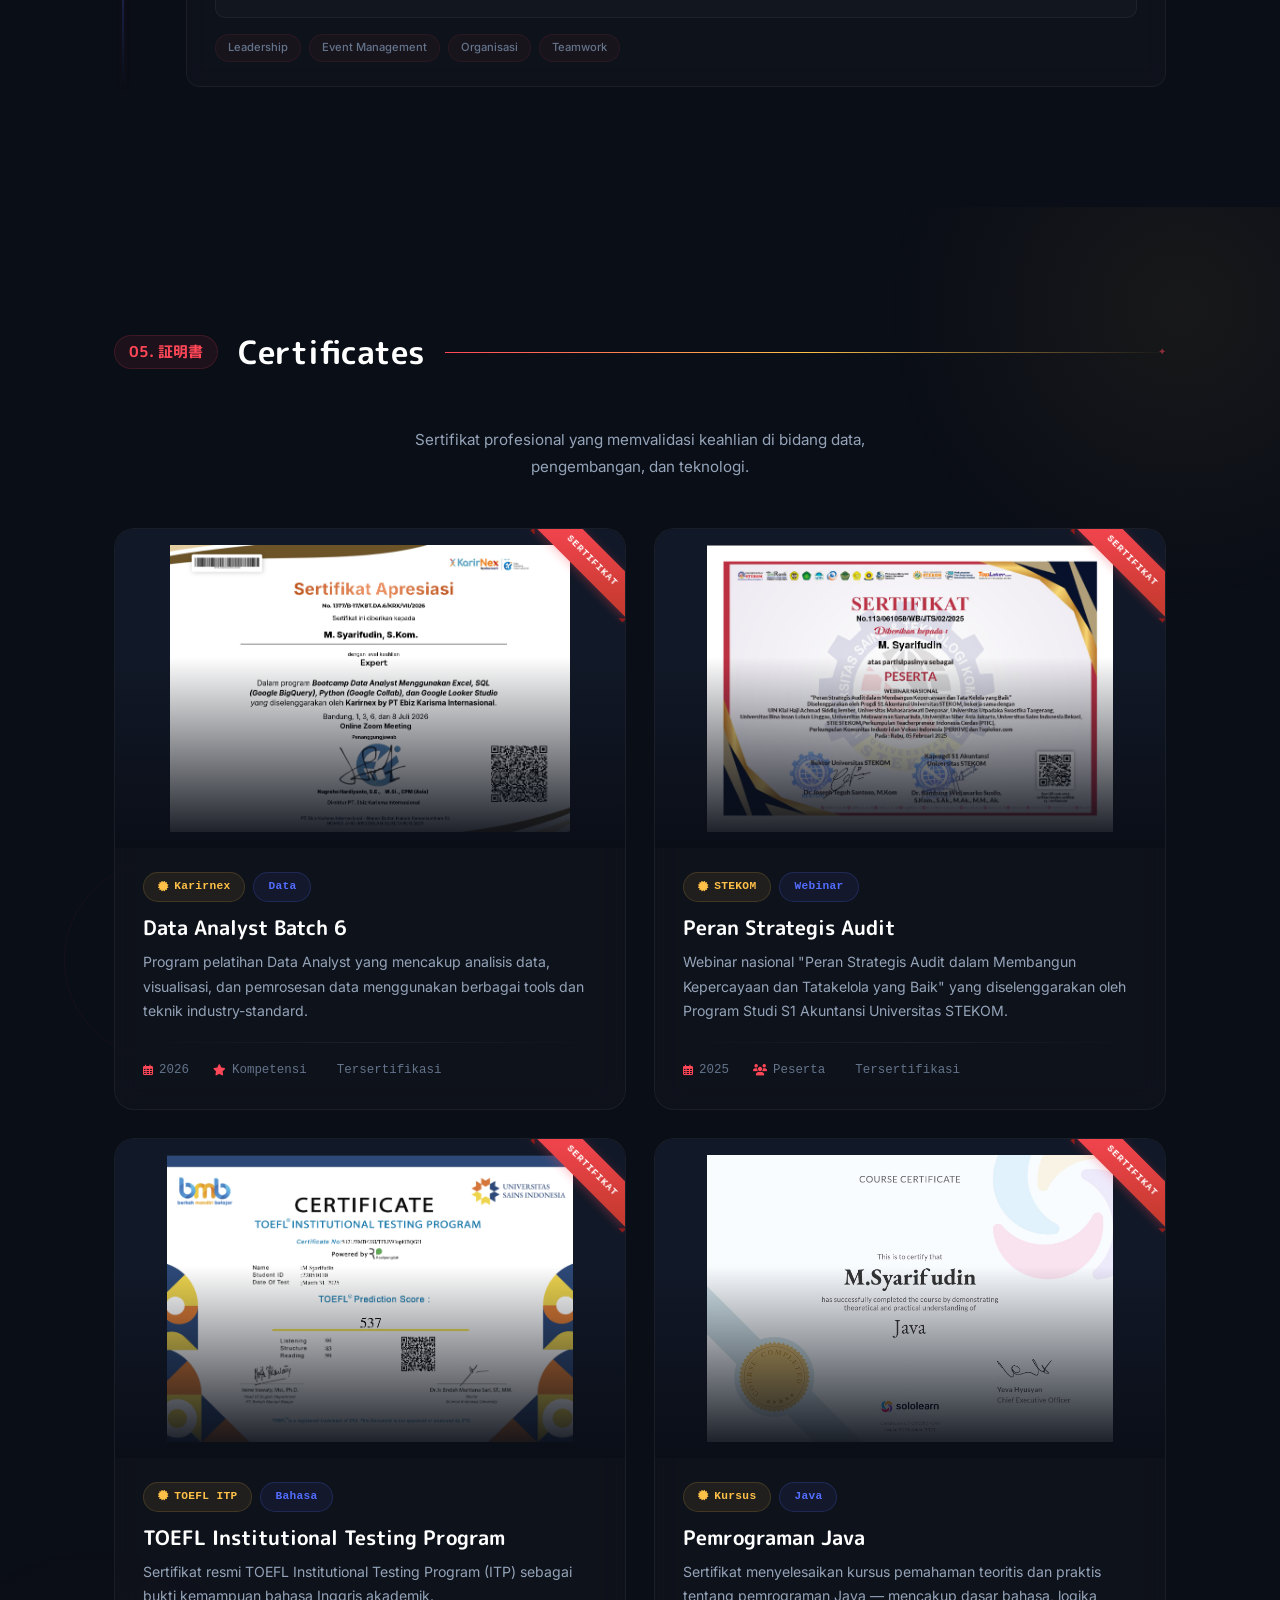
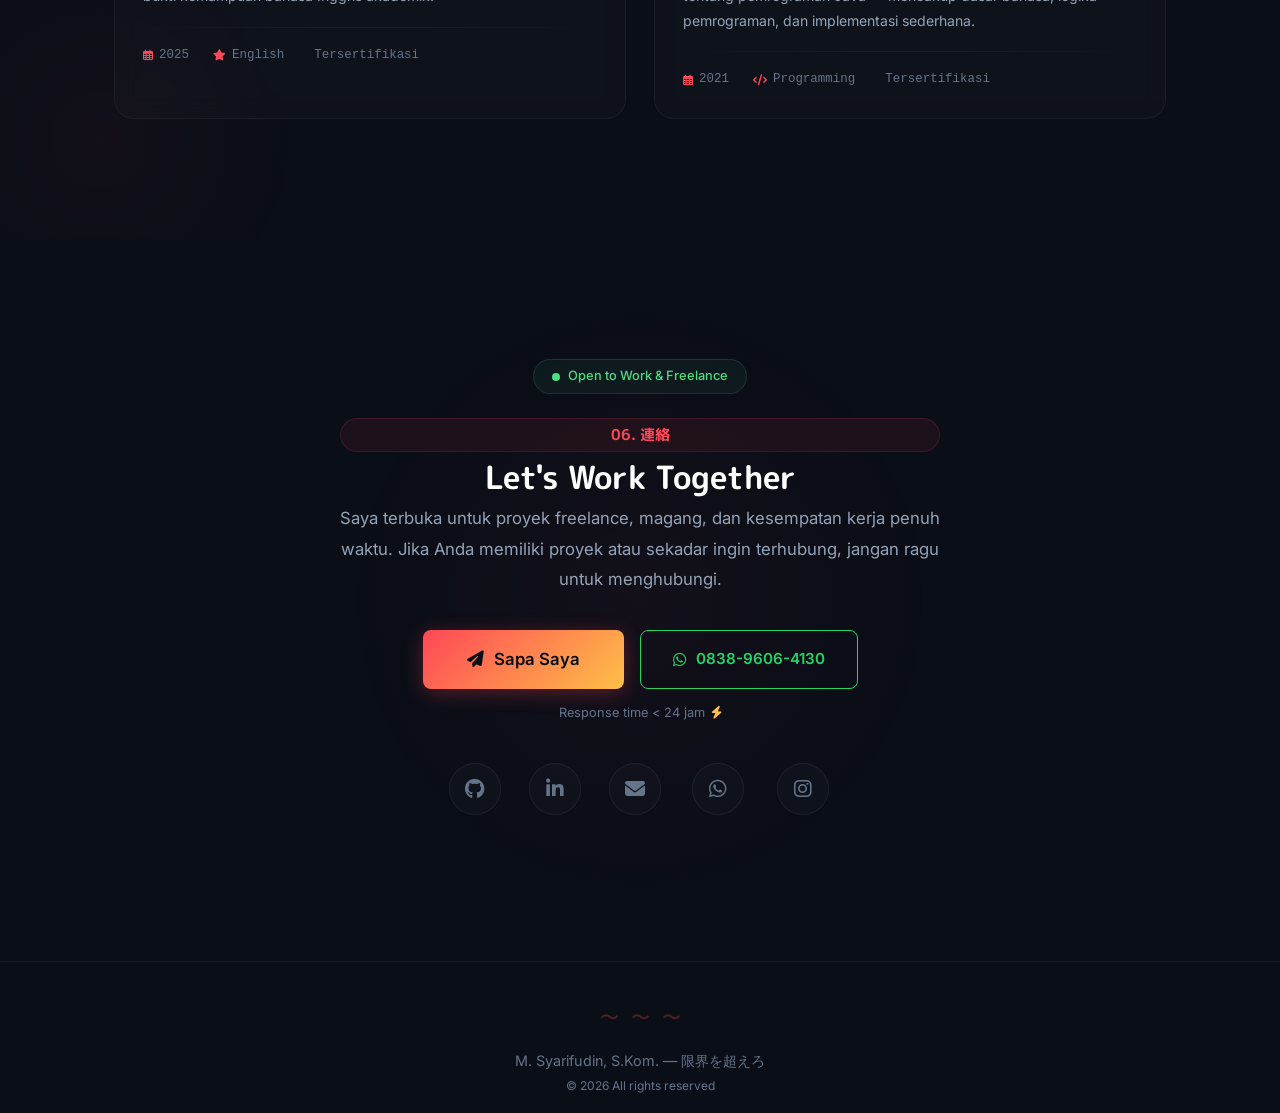
==== commit 1b0de4cc: "fix: loader pake setTimeout langsung display none" ====
--- a/index.html
+++ b/index.html
@@ -28,7 +28,7 @@
       </div>
     </div>
   </div>
-  <script>(function(){var l=document.getElementById('loader');if(!l)return;var r=false;function h(){if(r)return;r=true;l.classList.add('loaded');l.addEventListener('transitionend',function(){l.style.display='none'},{once:true})}var m=false;setTimeout(function(){m=true},800);document.addEventListener('DOMContentLoaded',function(){var iv=setInterval(function(){if(m){clearInterval(iv);h()}},100)});window.addEventListener('load',function(){if(m)h()});setTimeout(h,2000)})()</script>
+  <script>setTimeout(function(){var l=document.getElementById('loader');if(l)l.style.display='none'},900)</script>
 
   <div class="cursor"></div>
   <div class="cursor-follower"></div>
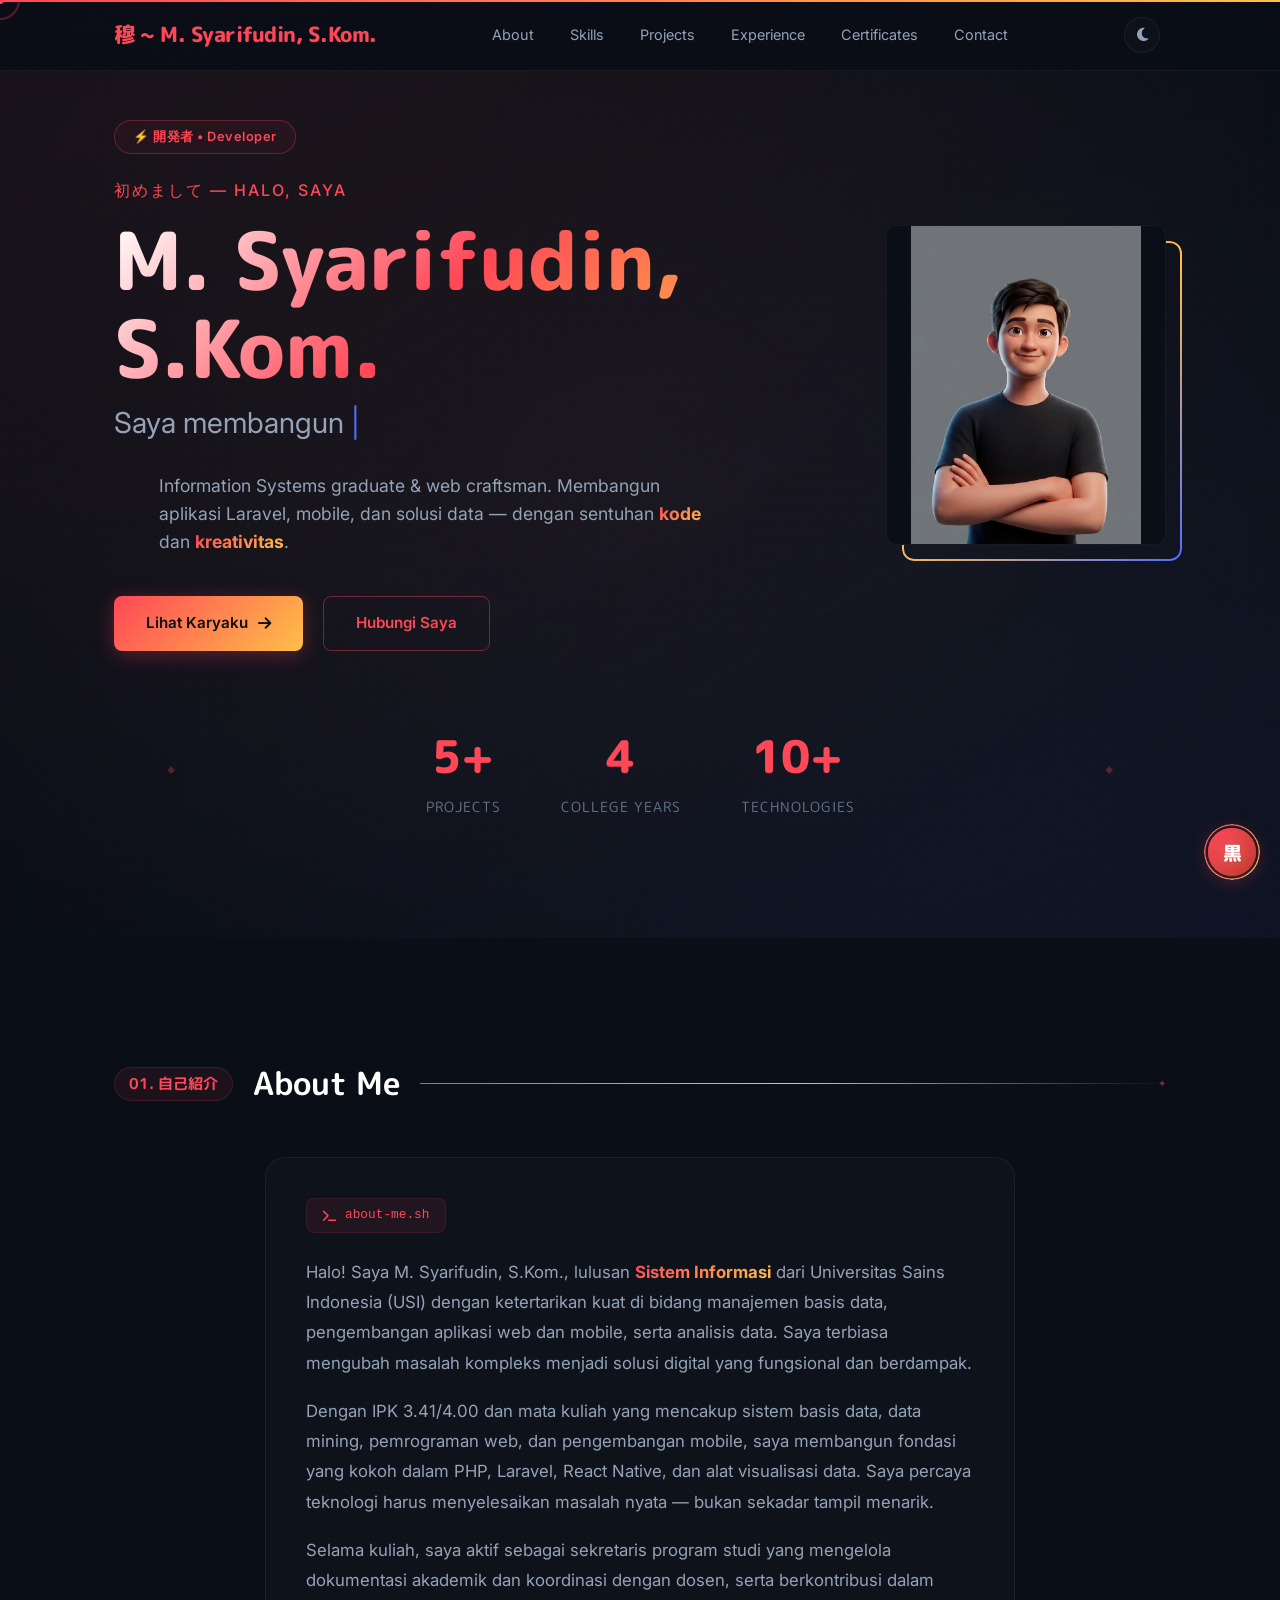
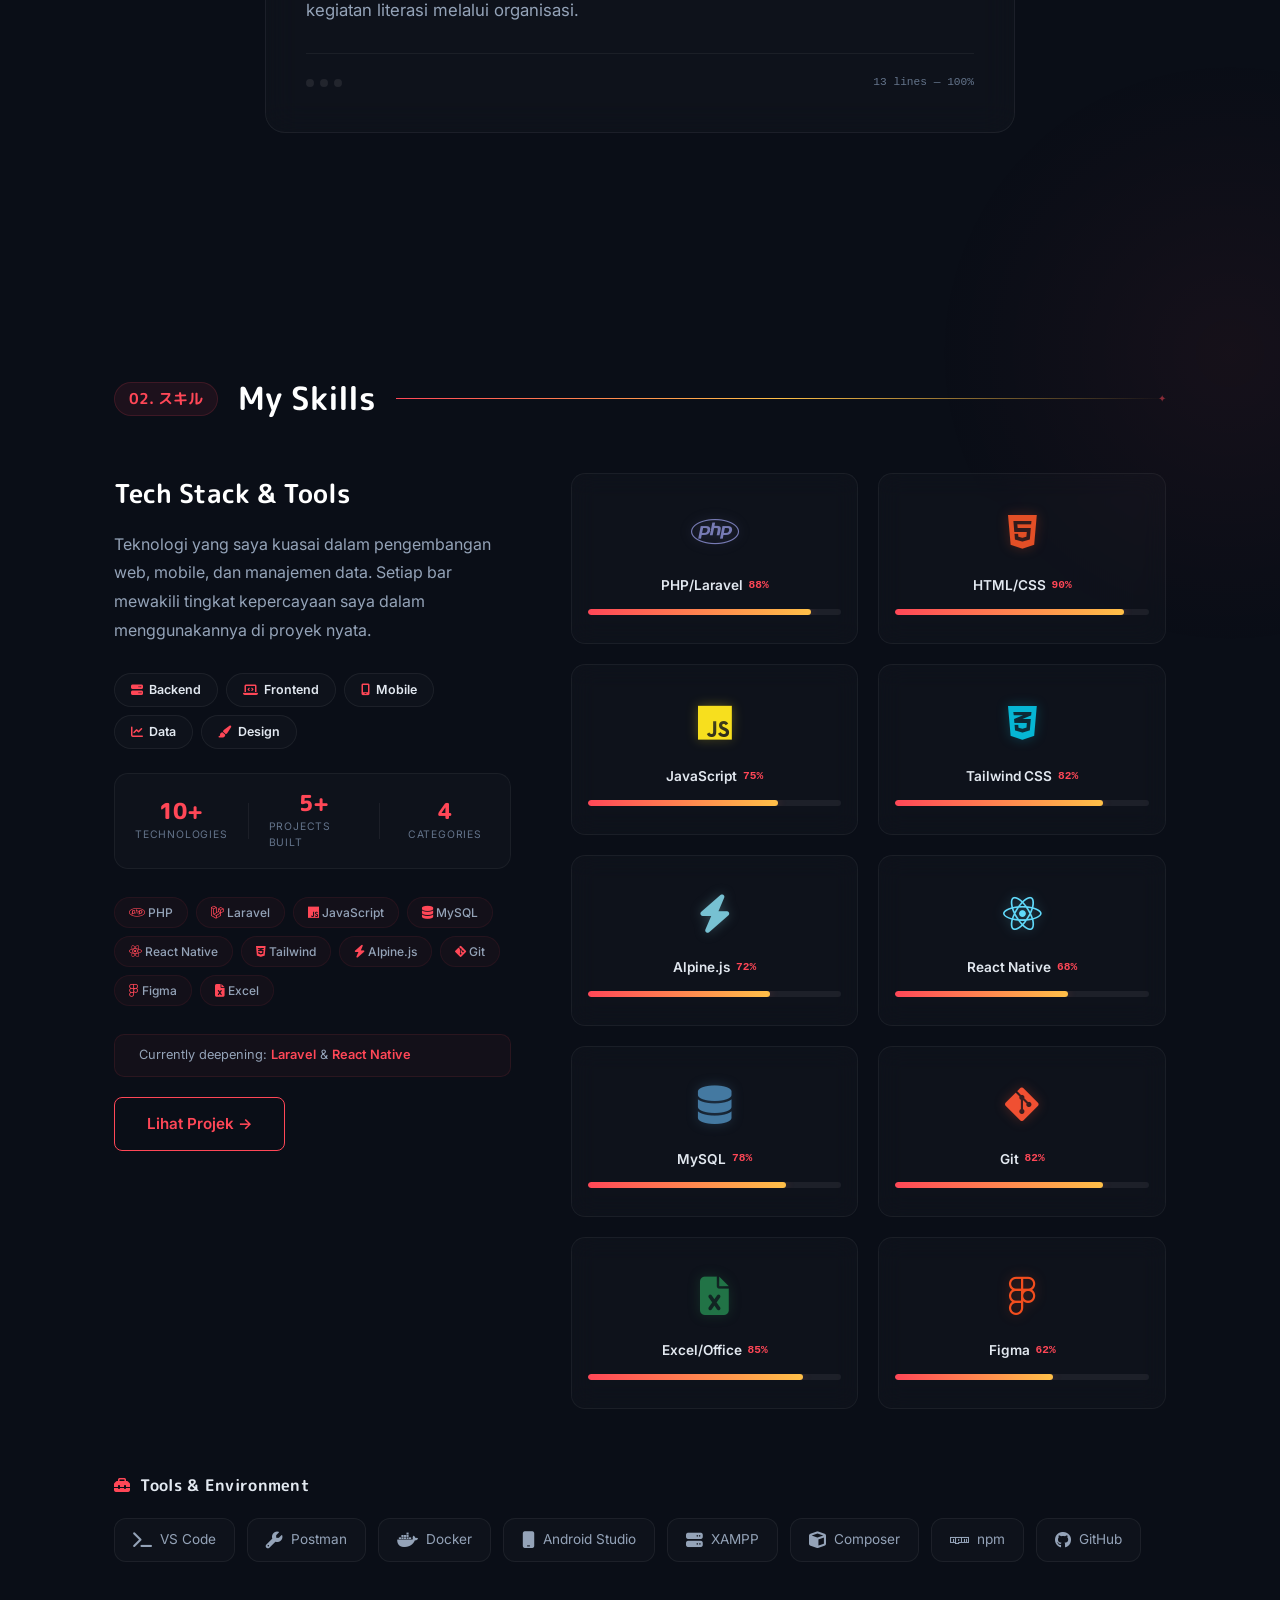
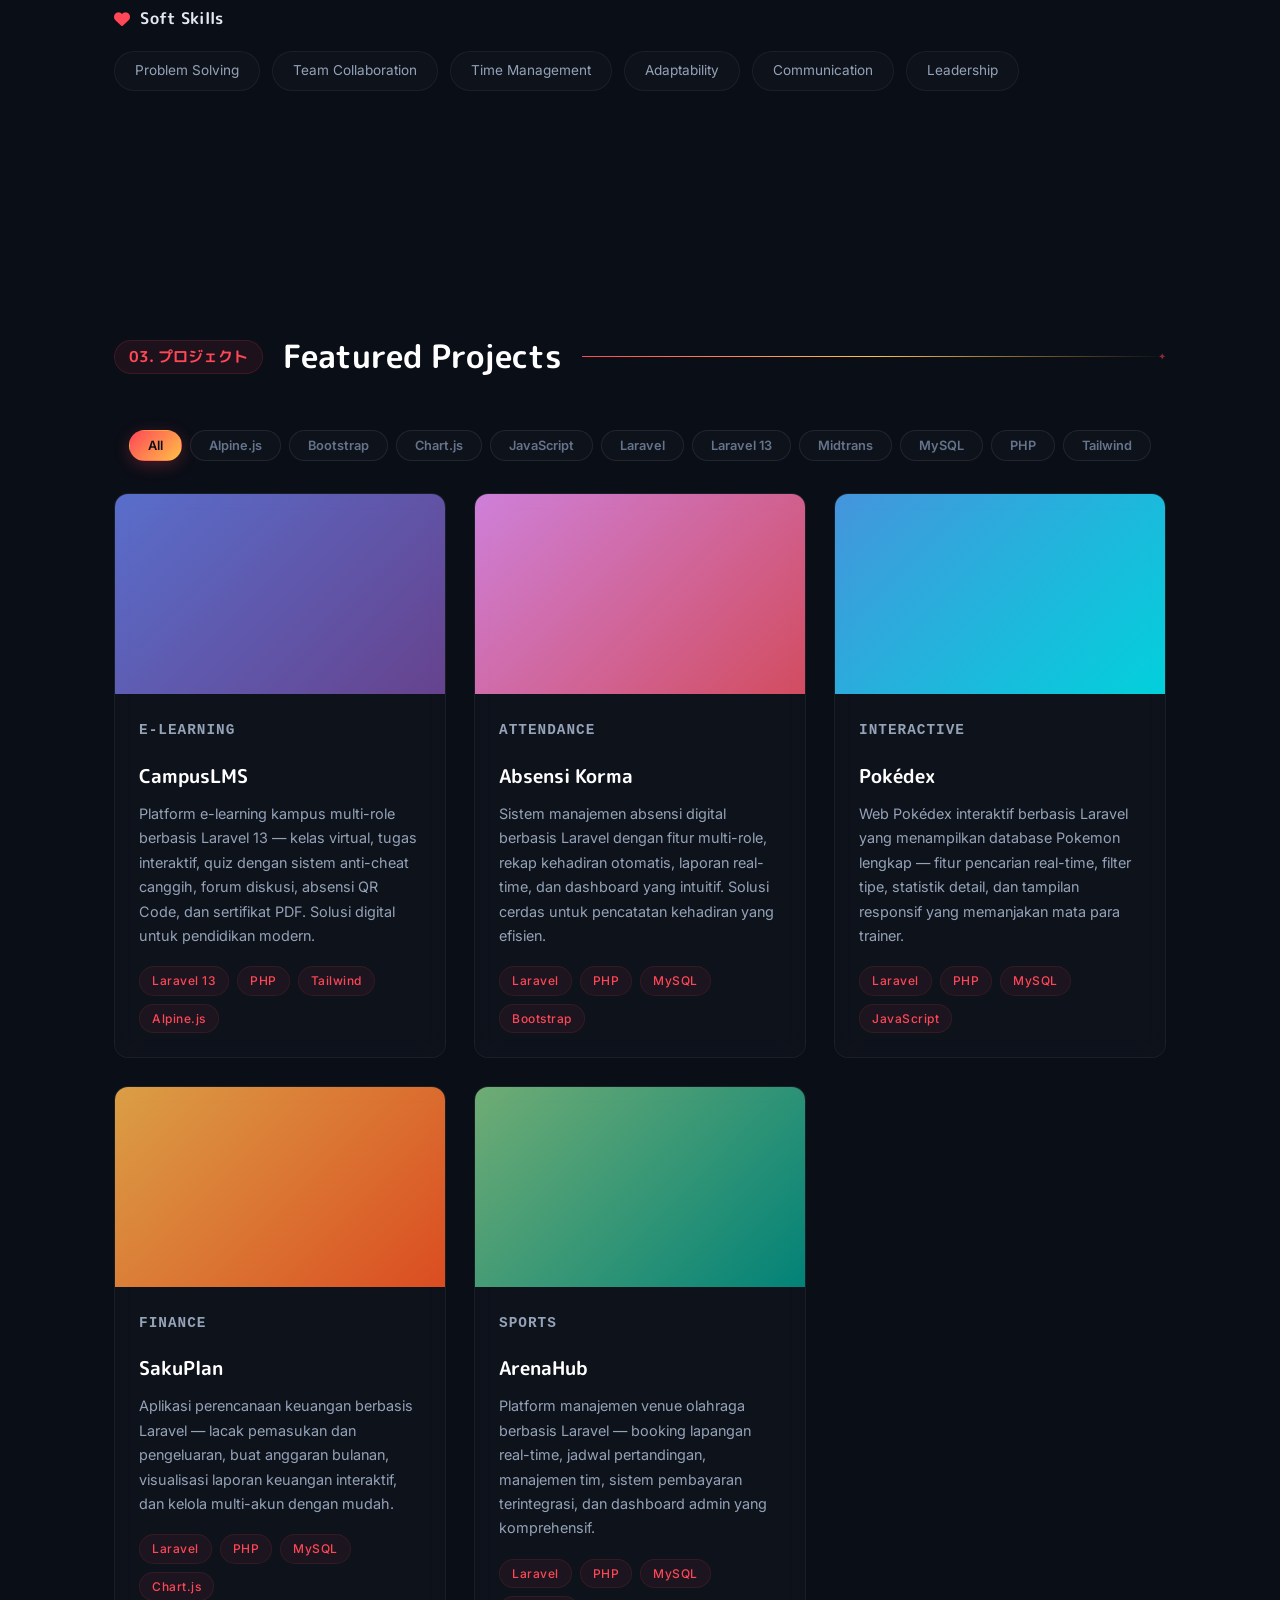
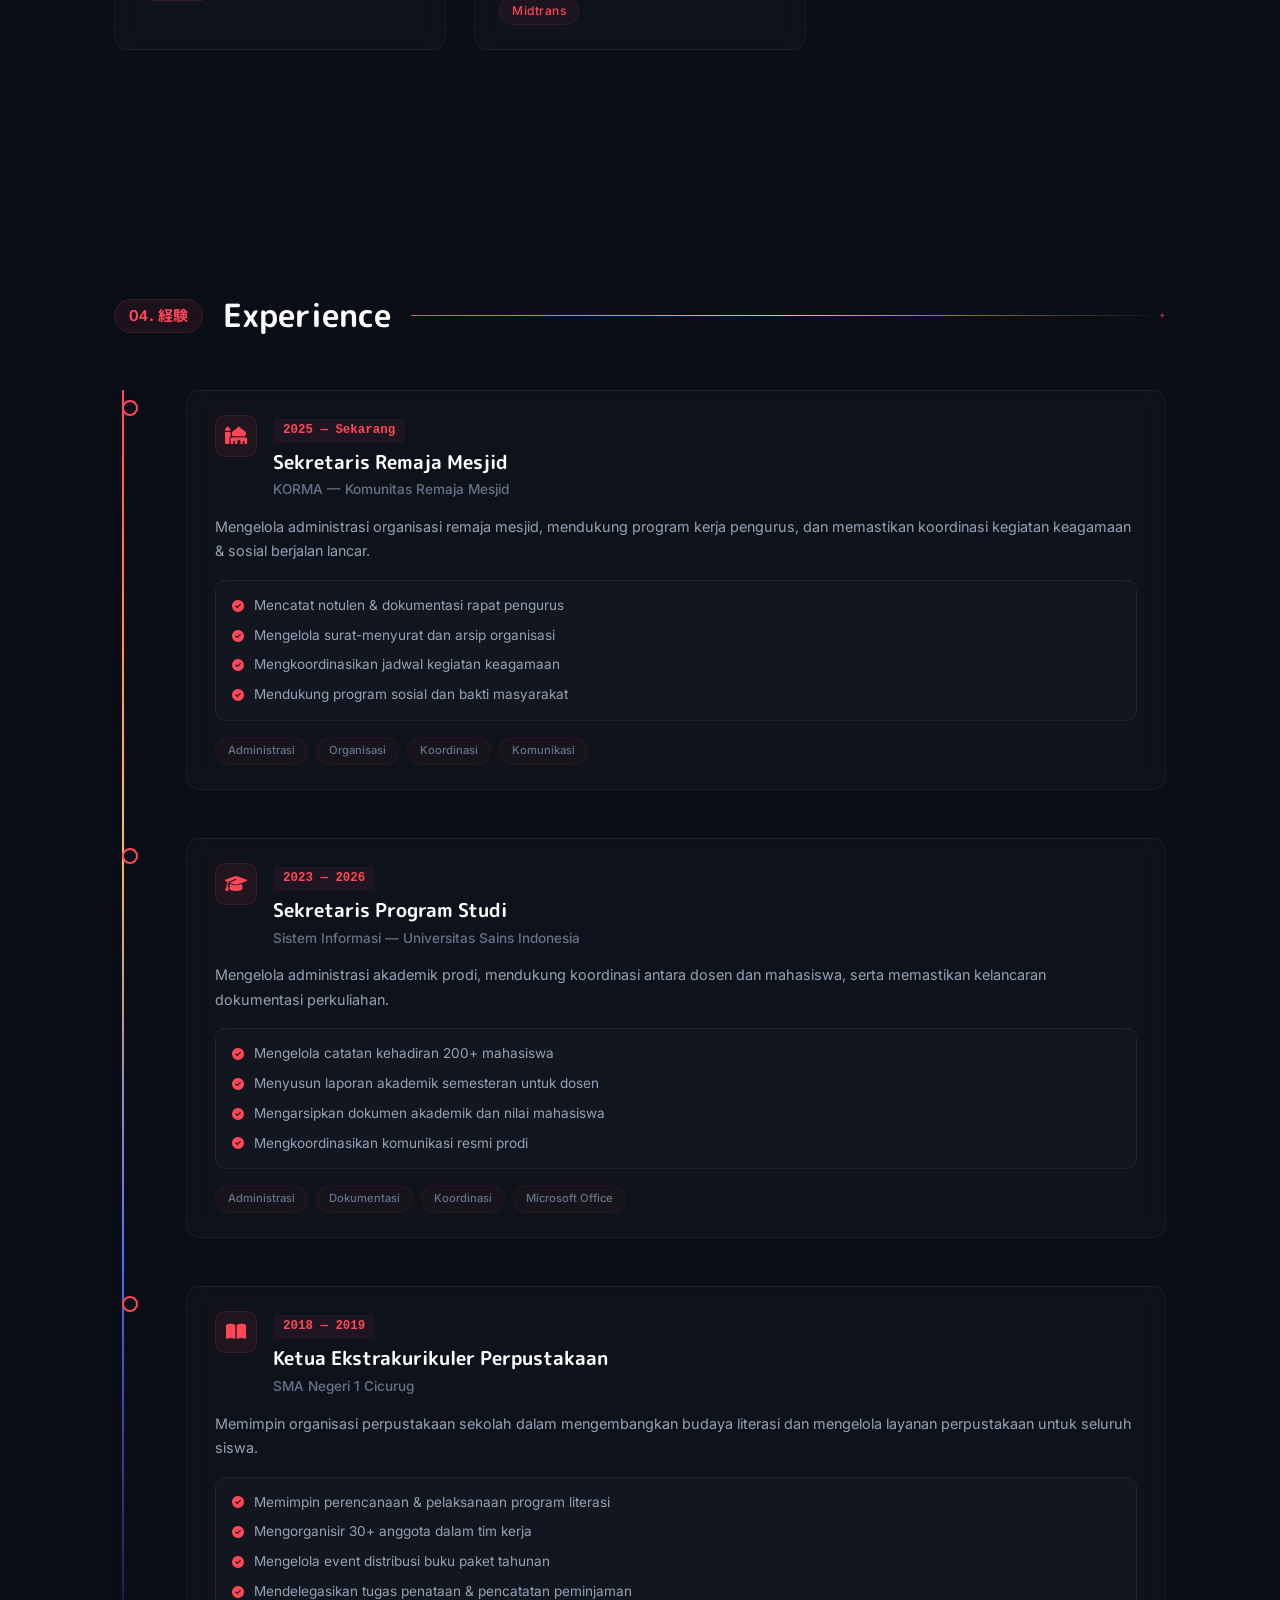
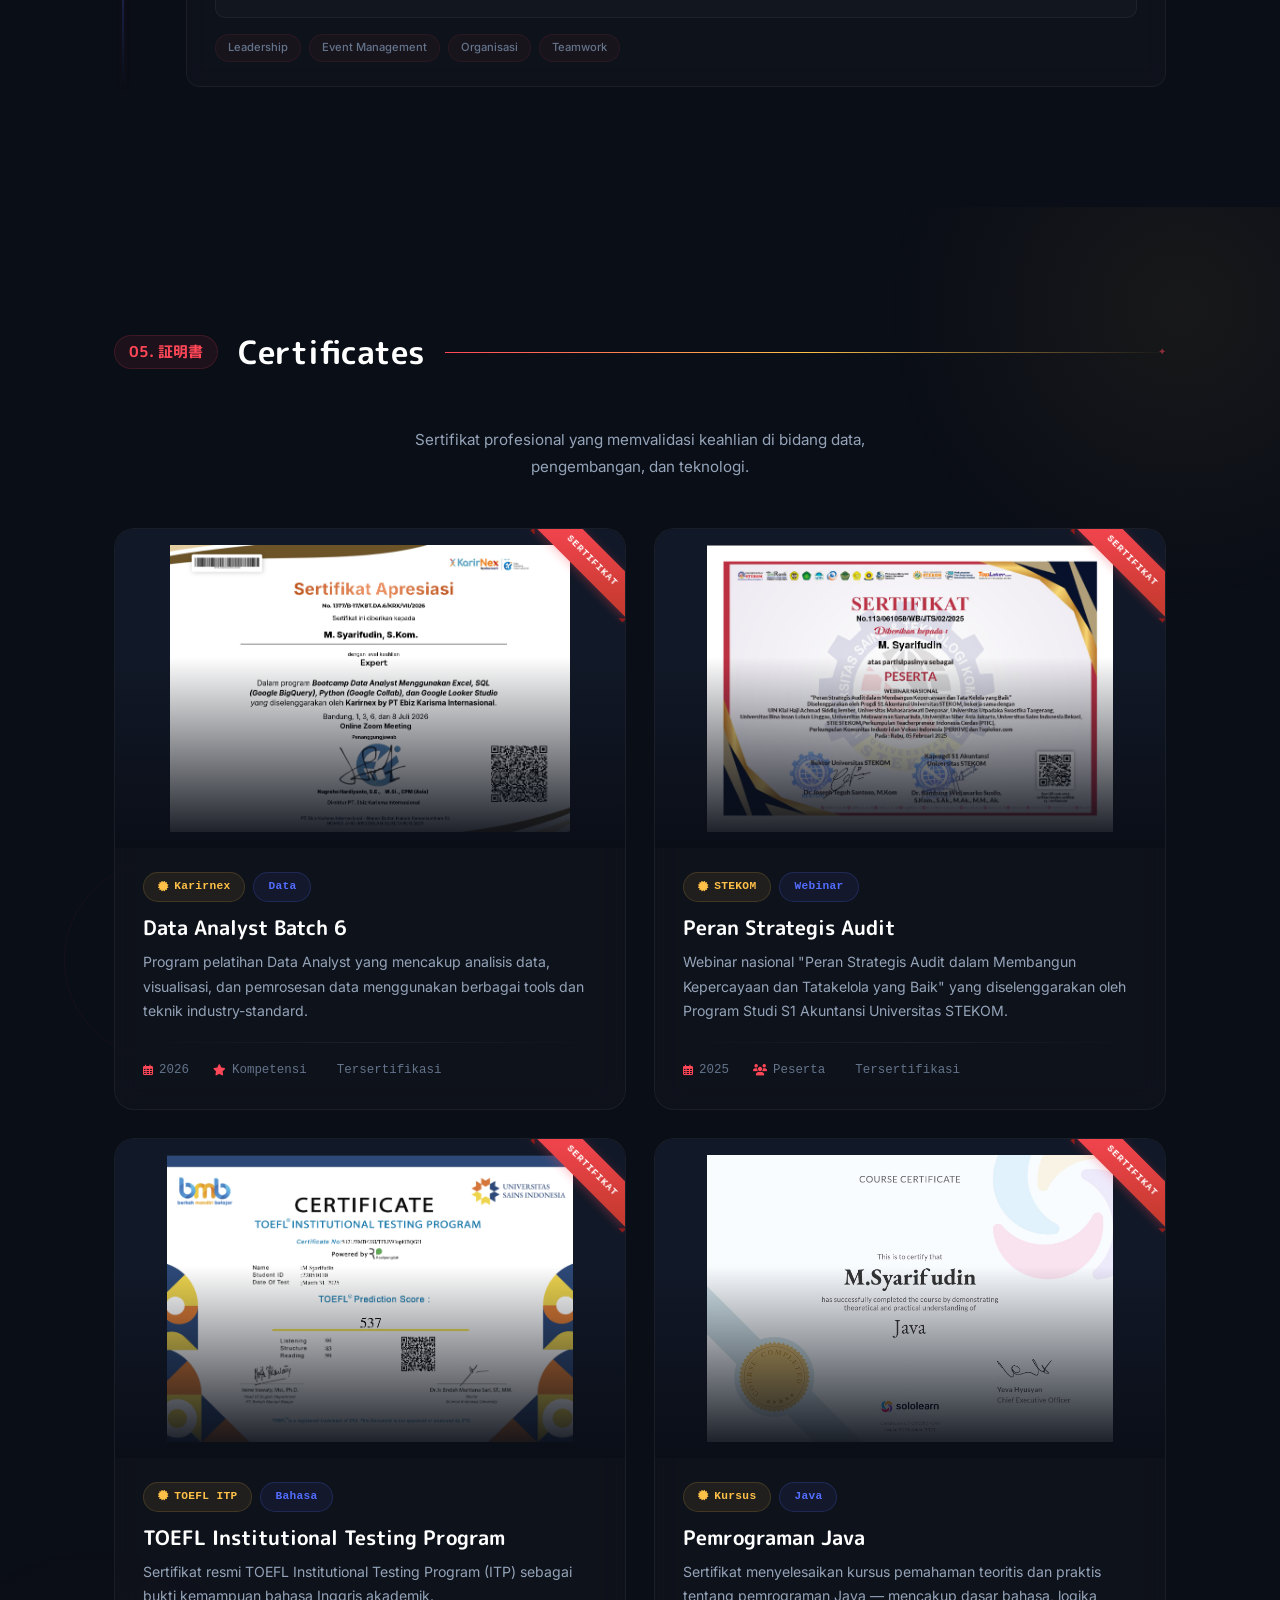
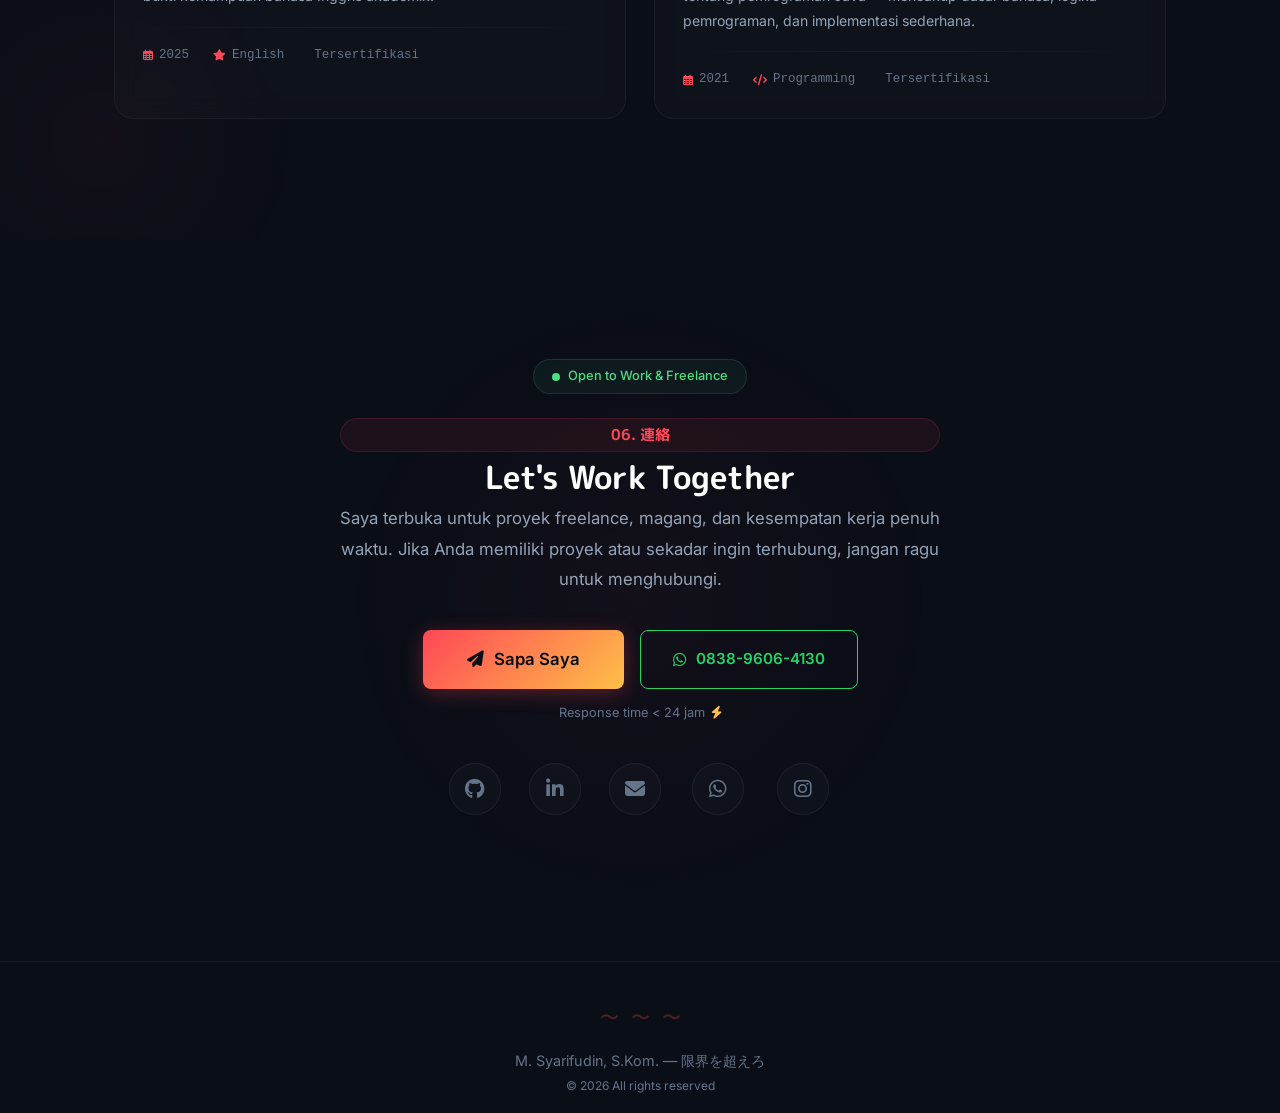
==== commit 366a3a5a: "fix: pindah loader & back-to-top dari inline script ke main.js (CSP blokir inline)" ====
--- a/index.html
+++ b/index.html
@@ -28,7 +28,7 @@
       </div>
     </div>
   </div>
-  <script>setTimeout(function(){var l=document.getElementById('loader');if(l)l.style.display='none'},900)</script>
+  
 
   <div class="cursor"></div>
   <div class="cursor-follower"></div>
@@ -652,17 +652,7 @@
   <button class="back-to-top" id="backToTop" aria-label="Kembali ke atas">
     <i class="fas fa-arrow-up"></i>
   </button>
-  <script>
-    (function(){
-      var b=document.getElementById('backToTop');
-      if(!b)return;
-      function t(){var s=window.pageYOffset||document.documentElement.scrollTop;if(s>window.innerHeight*0.6)b.classList.add('visible');else b.classList.remove('visible')}
-      t();
-      var r=null;
-      window.addEventListener('scroll',function(){if(r)cancelAnimationFrame(r);r=requestAnimationFrame(t)},{passive:true});
-      b.onclick=function(){window.scrollTo({top:0,behavior:'smooth'})};
-    })();
-  </script>
+  
 
   <footer>
     <div class="footer-wave">
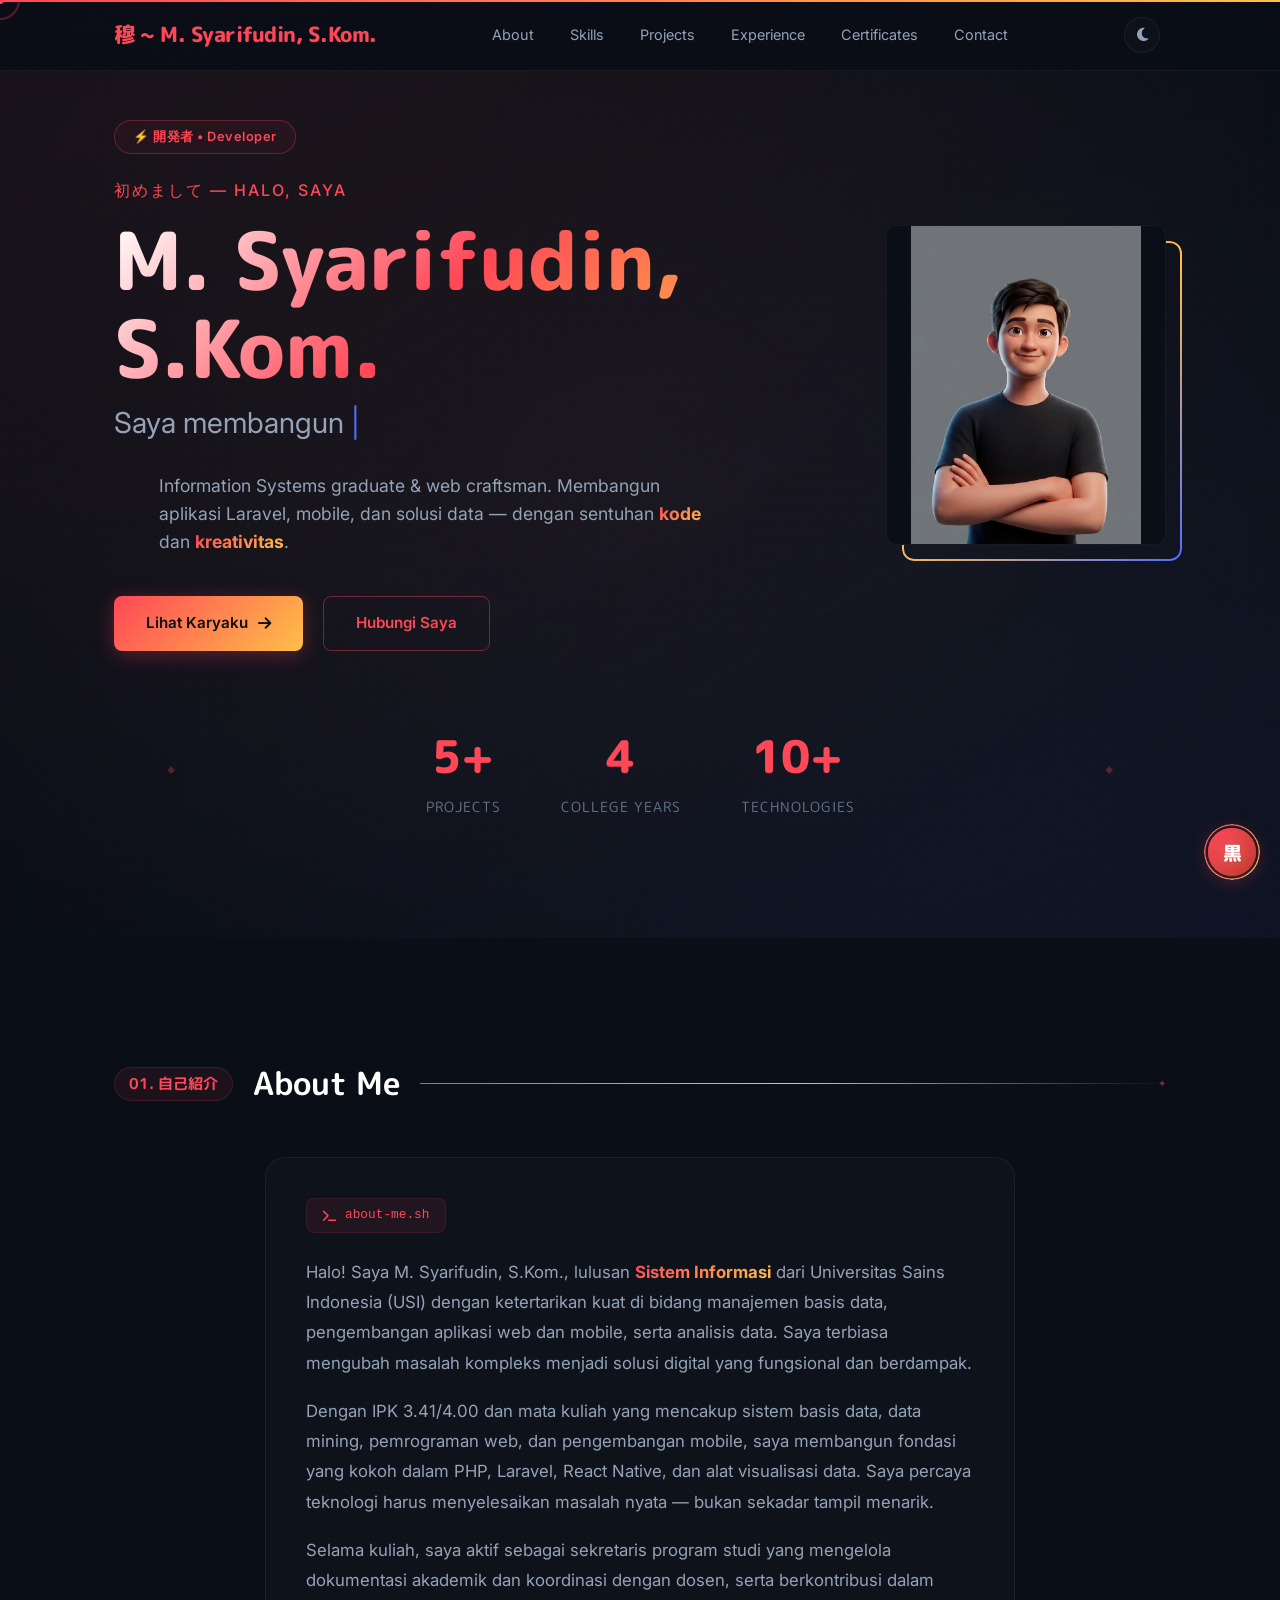
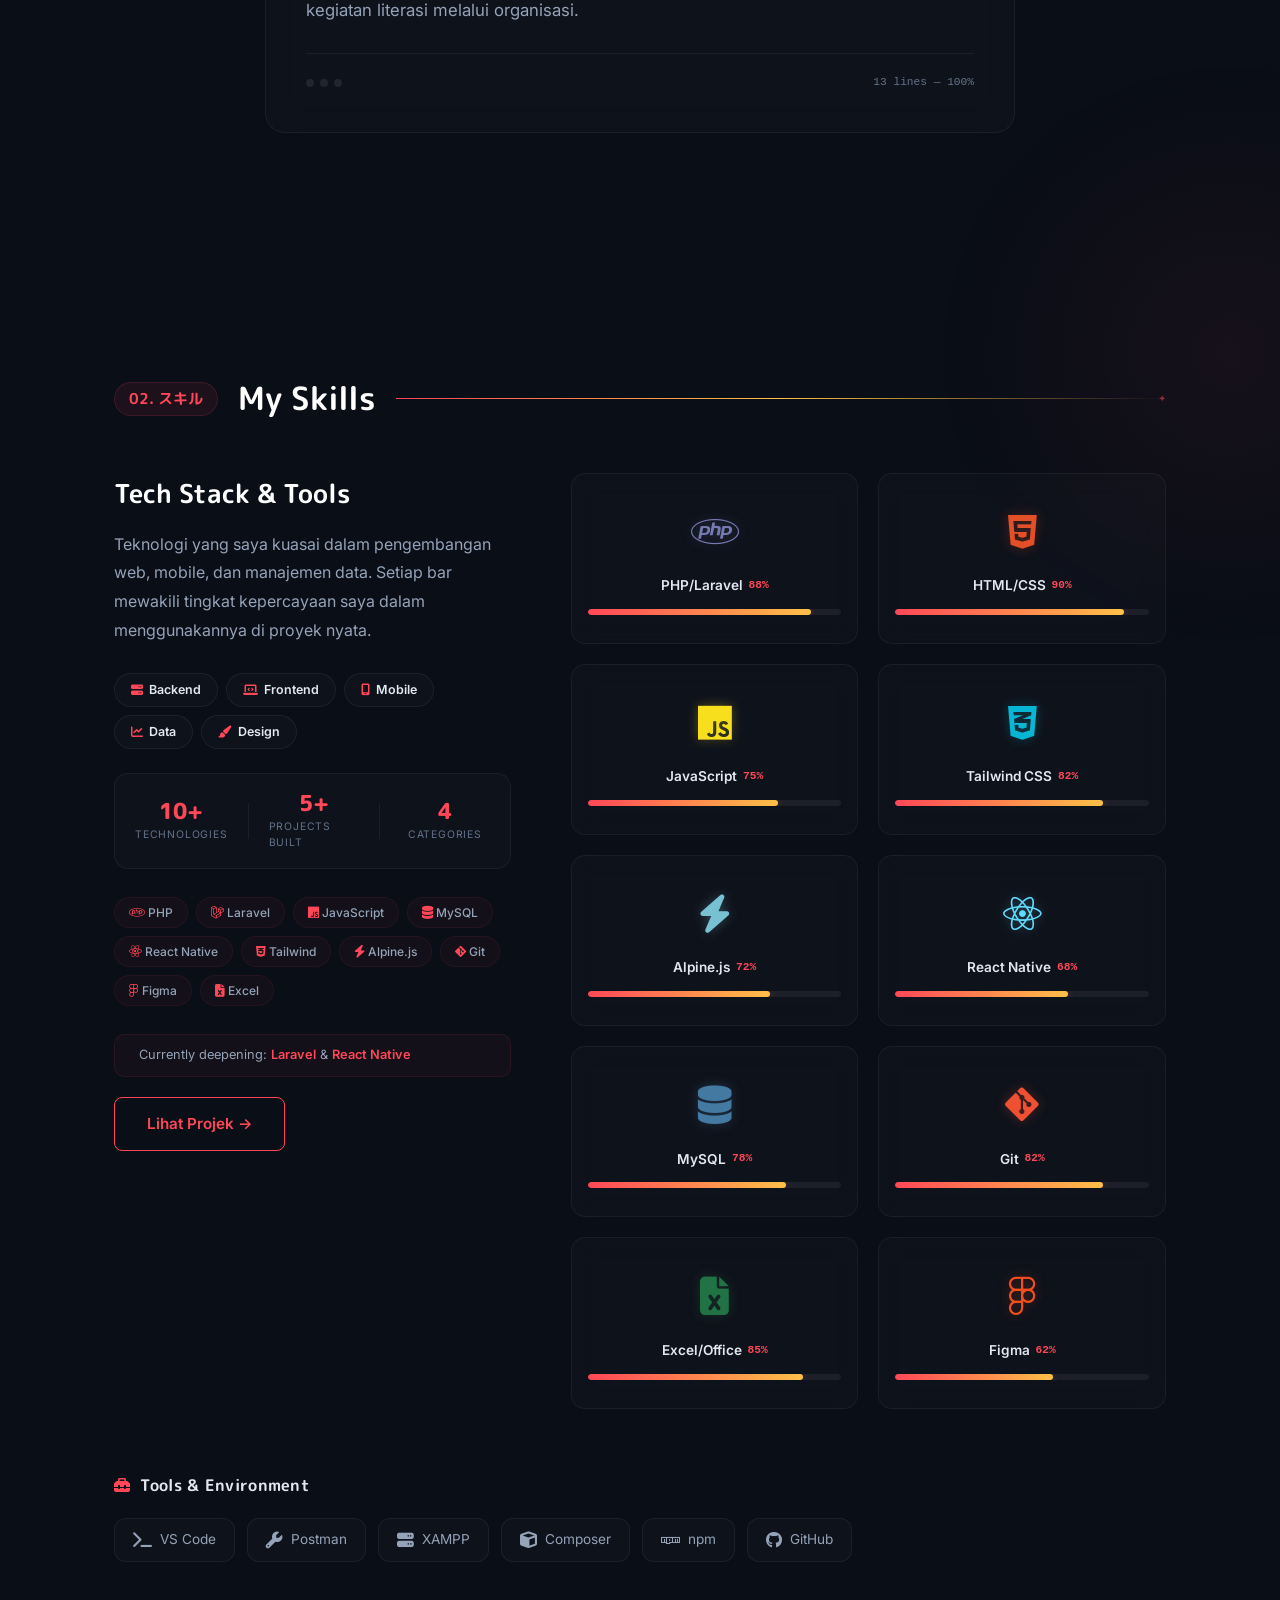
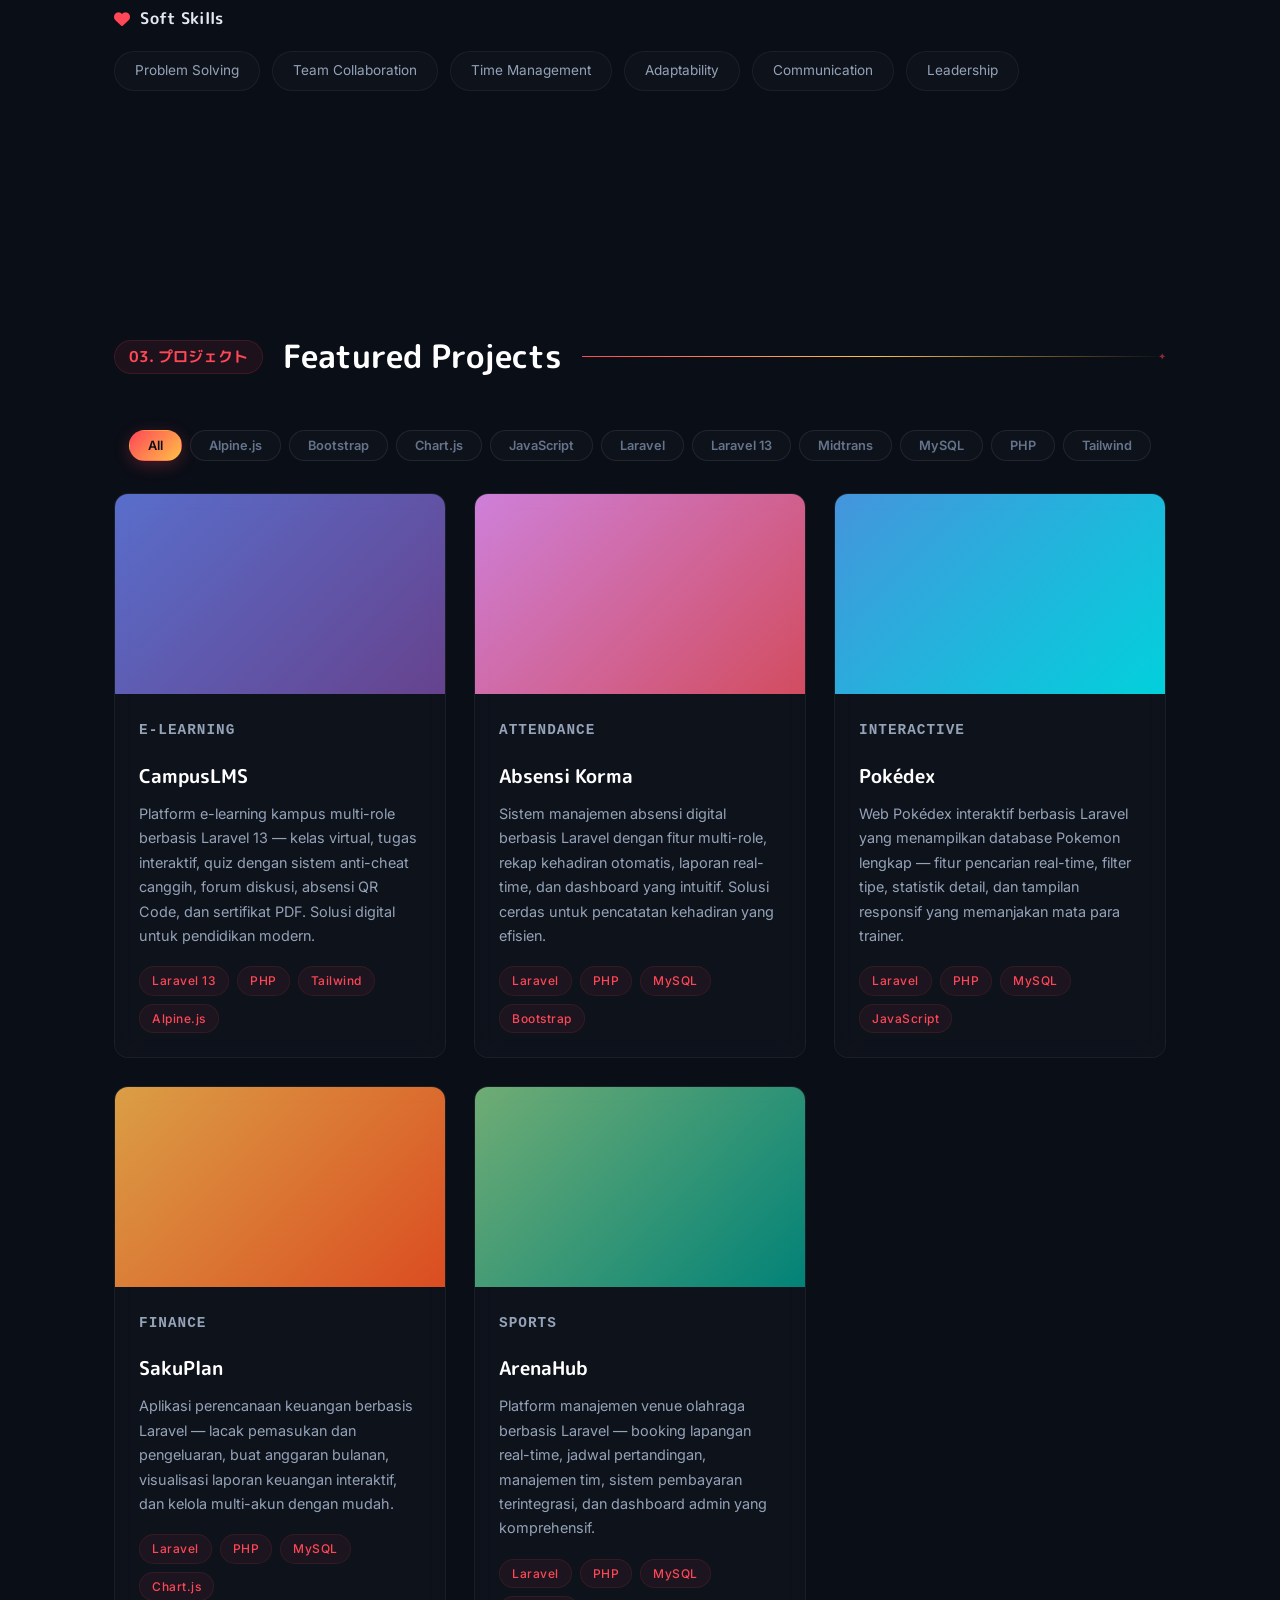
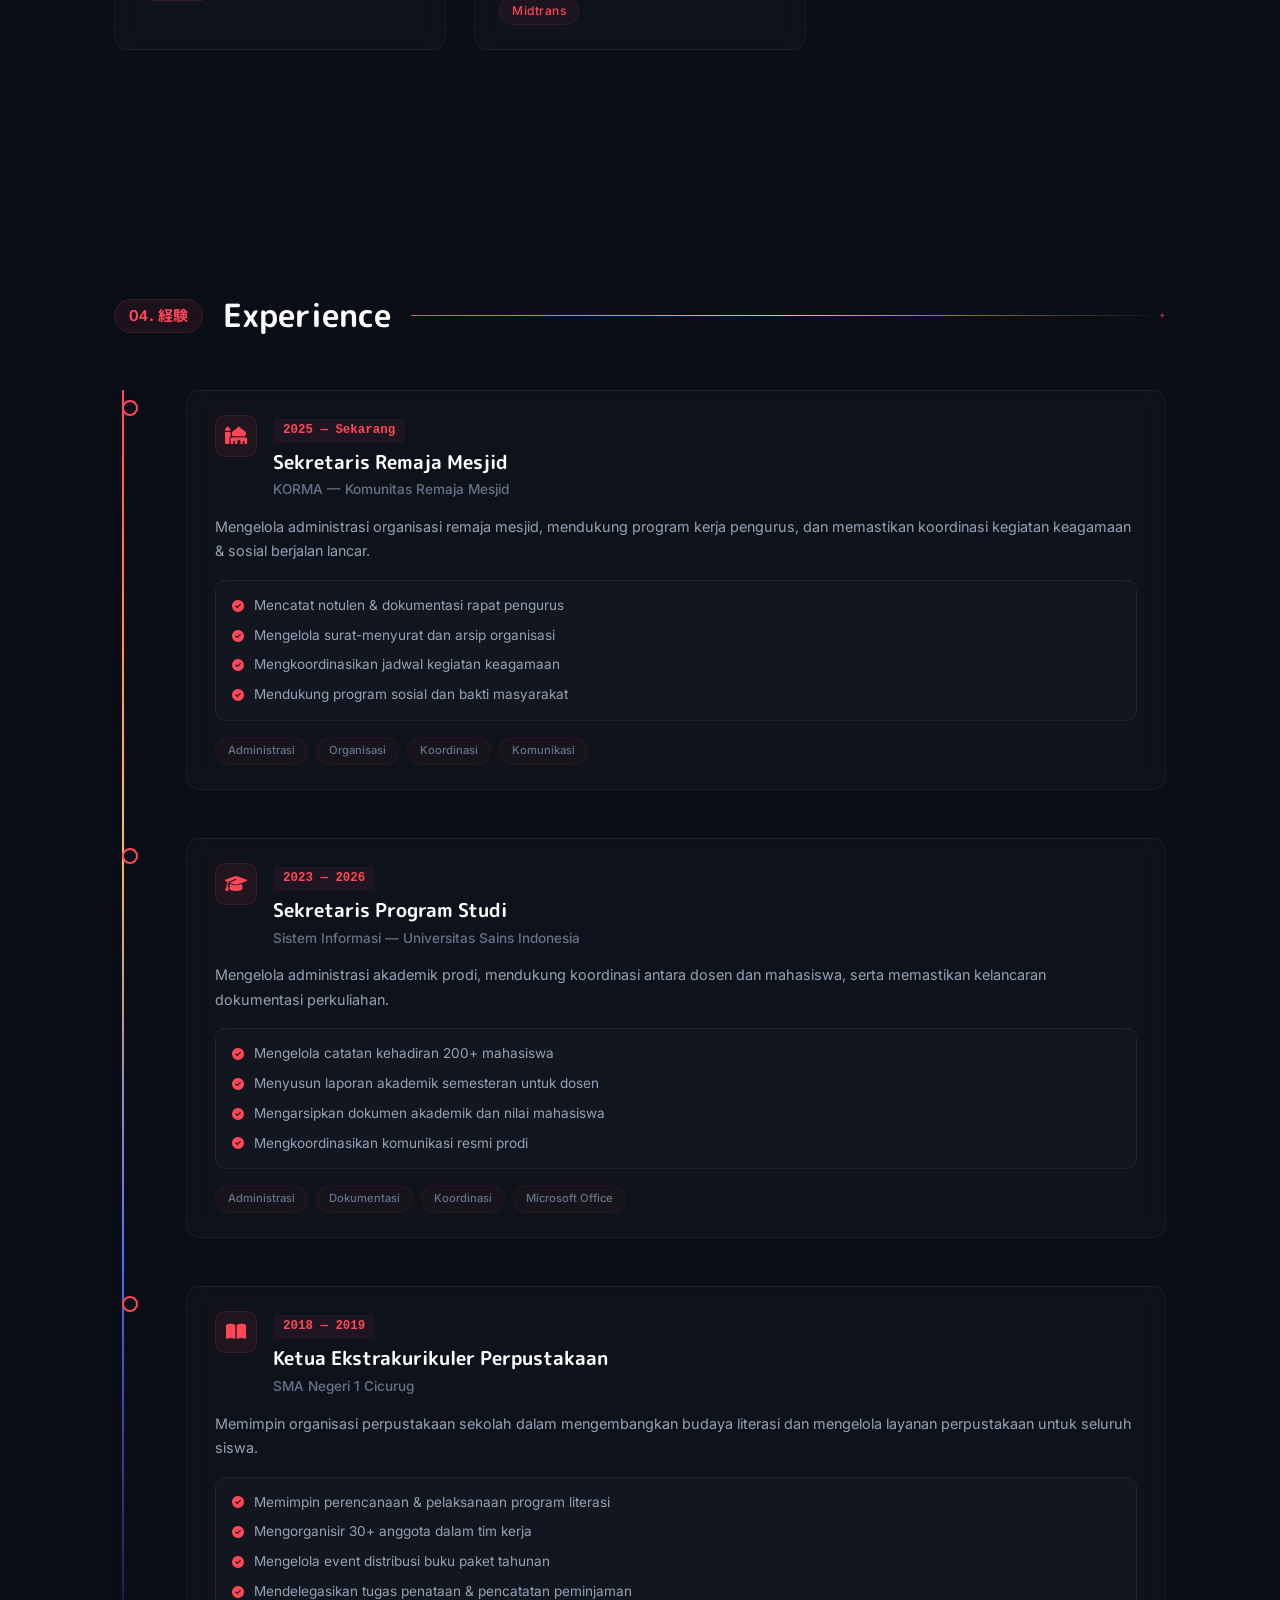
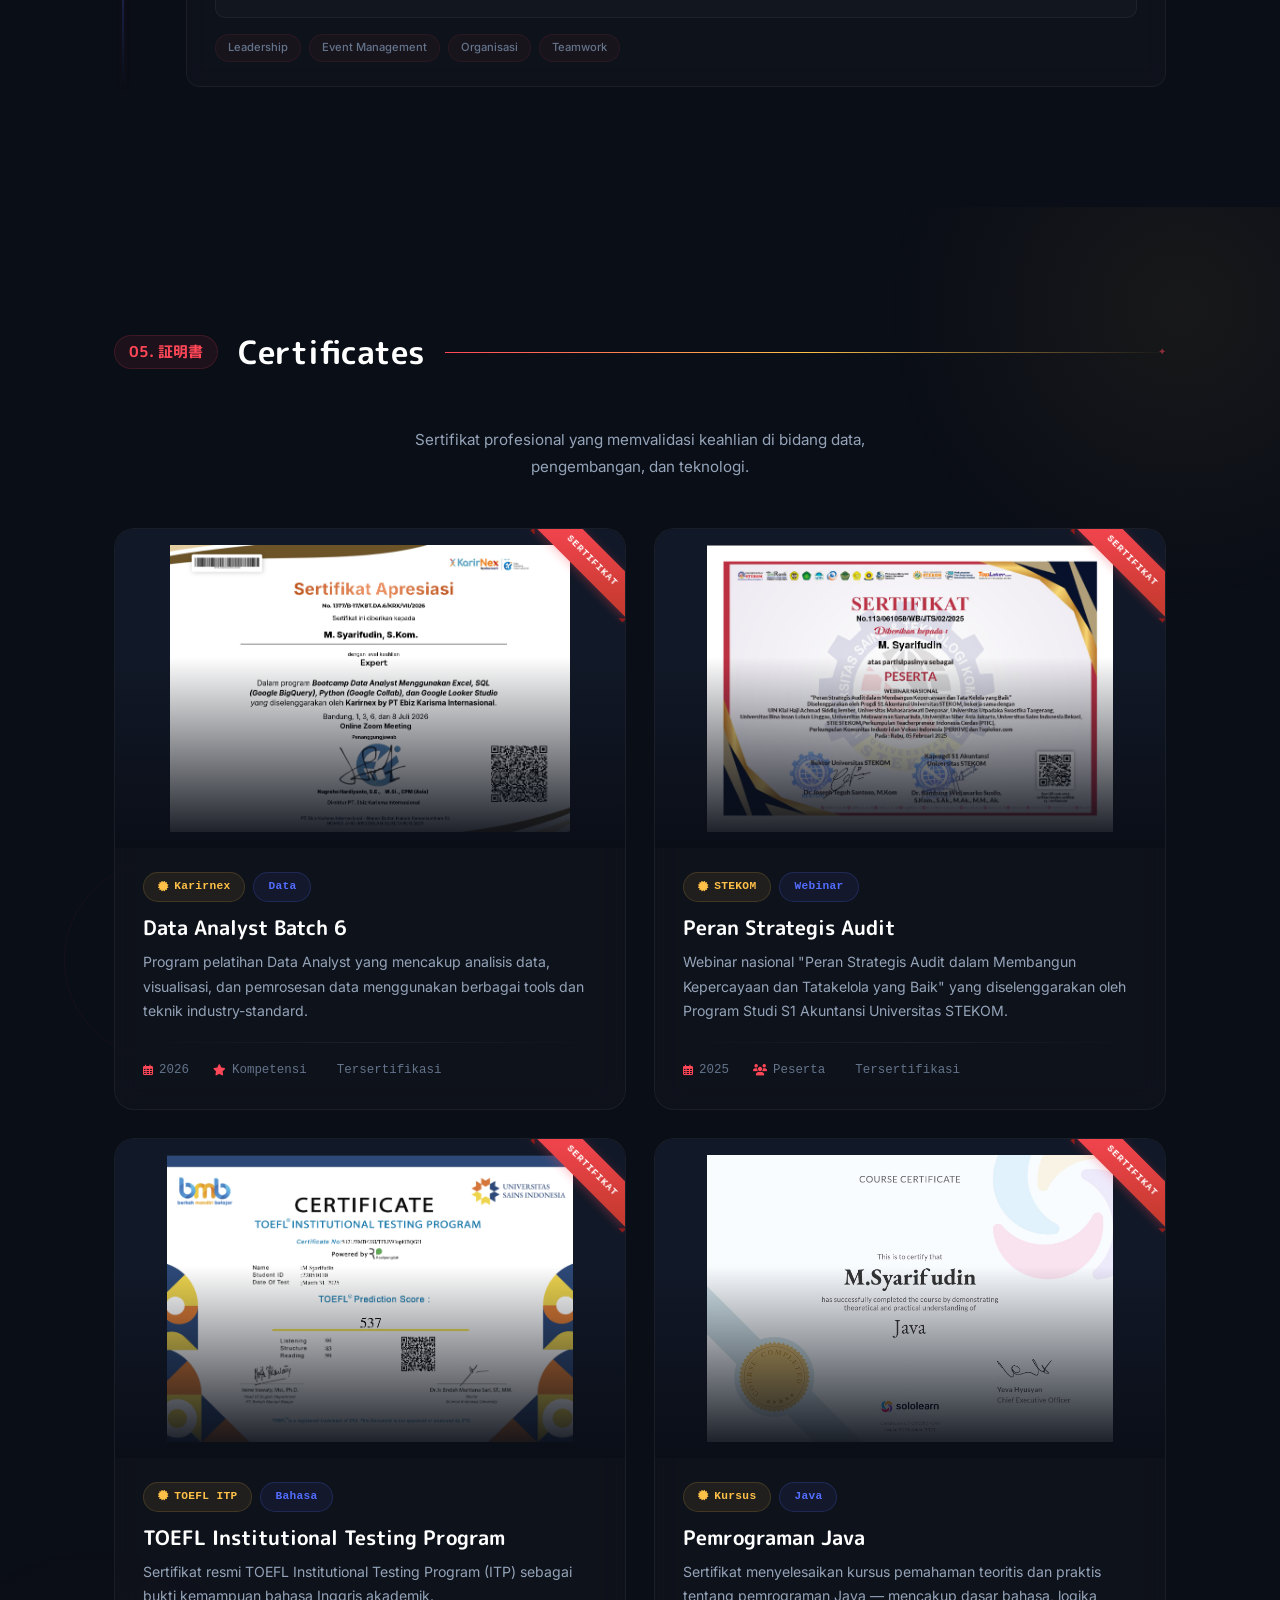
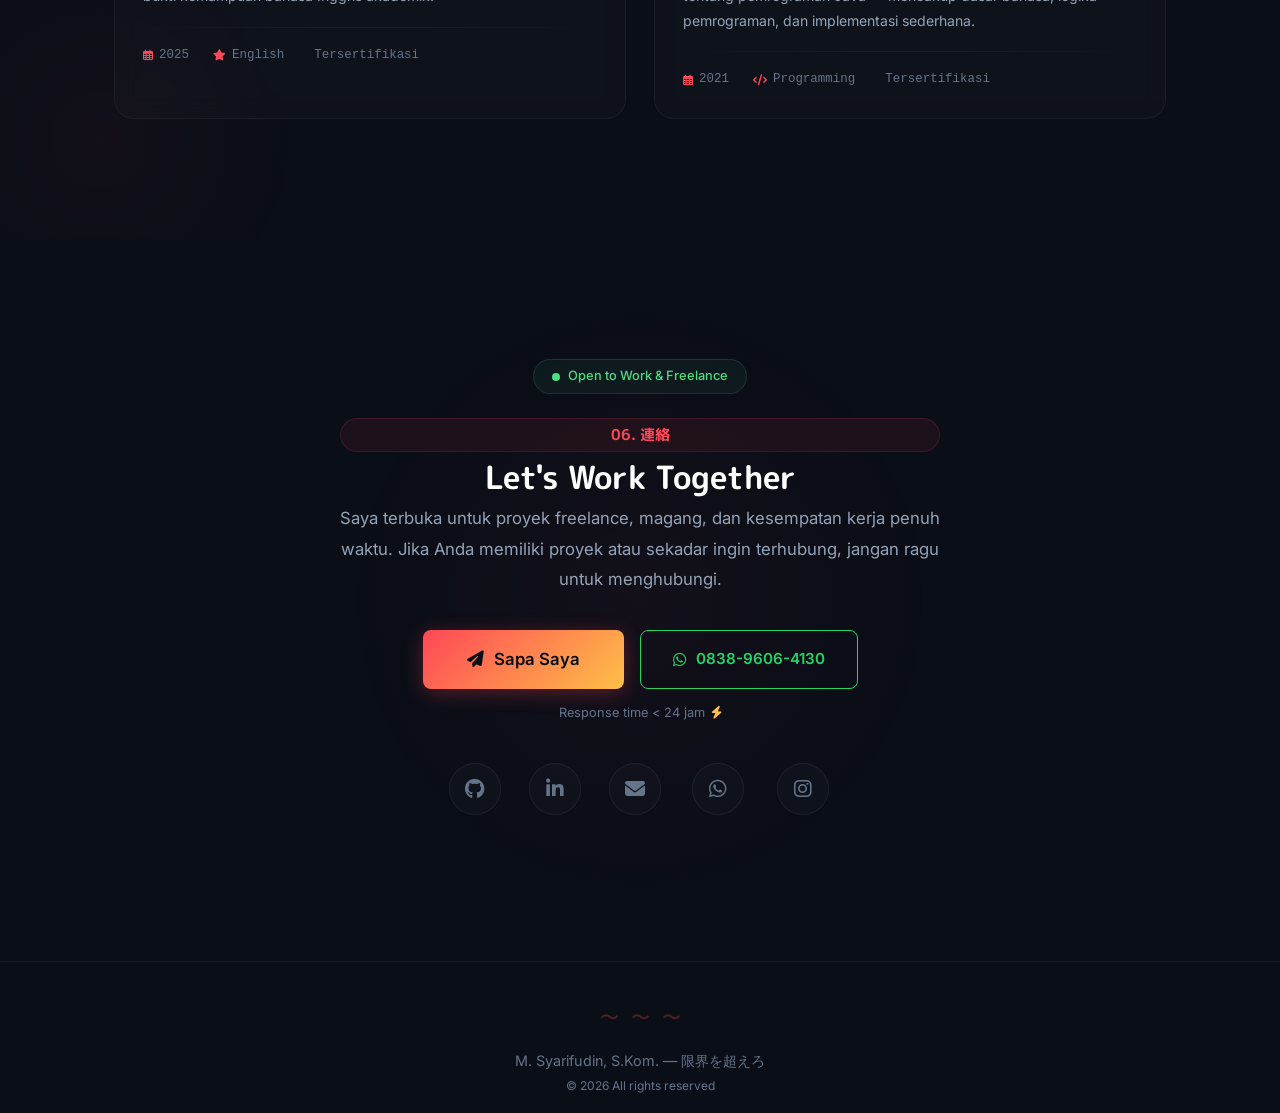
==== commit f573b31c: "hapus Docker & Android Studio dari tools" ====
--- a/index.html
+++ b/index.html
@@ -18,6 +18,7 @@
   <link rel="stylesheet" href="style.css">
   <link rel="stylesheet" href="https://cdnjs.cloudflare.com/ajax/libs/font-awesome/6.5.0/css/all.min.css">
   <link href="https://fonts.googleapis.com/css2?family=Inter:wght@400;500;600;700;800&family=M+PLUS+Rounded+1c:wght@500;700;800&display=swap" rel="stylesheet">
+  <script>if('scrollRestoration'in history)history.scrollRestoration='manual';</script>
 </head>
 <body>
   <div id="loader">
@@ -257,8 +258,6 @@
           <div class="tools-grid">
             <span class="tool-badge"><i class="fas fa-terminal"></i> VS Code</span>
             <span class="tool-badge"><i class="fas fa-wrench"></i> Postman</span>
-            <span class="tool-badge"><i class="fab fa-docker"></i> Docker</span>
-            <span class="tool-badge"><i class="fas fa-mobile"></i> Android Studio</span>
             <span class="tool-badge"><i class="fas fa-server"></i> XAMPP</span>
             <span class="tool-badge"><i class="fas fa-cube"></i> Composer</span>
             <span class="tool-badge"><i class="fab fa-npm"></i> npm</span>
@@ -649,10 +648,6 @@
     </div>
   </section>
 
-  <button class="back-to-top" id="backToTop" aria-label="Kembali ke atas">
-    <i class="fas fa-arrow-up"></i>
-  </button>
-  
 
   <footer>
     <div class="footer-wave">
--- a/style.css
+++ b/style.css
@@ -3892,76 +3892,7 @@
   40% { transform: scale(1); opacity: 1; }
 }
 
-/* === Back to Top === */
-.back-to-top {
-  position: fixed;
-  bottom: 100px;
-  right: 24px;
-  z-index: 900;
-  width: 46px;
-  height: 46px;
-  border-radius: 50%;
-  background: var(--card-bg);
-  color: var(--accent);
-  border: 1px solid rgba(var(--accent-rgb), 0.15);
-  font-size: 1.05rem;
-  display: flex;
-  align-items: center;
-  justify-content: center;
-  cursor: none;
-  opacity: 0;
-  visibility: hidden;
-  transform: translateY(20px) scale(0.9);
-  transition: all 0.4s cubic-bezier(0.16, 1, 0.3, 1);
-  box-shadow: 0 4px 20px rgba(0, 0, 0, 0.15);
-  backdrop-filter: blur(12px);
-  -webkit-backdrop-filter: blur(12px);
-}
-
-.back-to-top.visible {
-  opacity: 1;
-  visibility: visible;
-  transform: translateY(0) scale(1);
-}
-
-.back-to-top:hover {
-  background: linear-gradient(135deg, var(--accent), var(--accent-secondary));
-  color: var(--black);
-  border-color: transparent;
-  transform: translateY(-4px) scale(1.1);
-  box-shadow: 0 8px 30px rgba(var(--accent-rgb), 0.35);
-}
-
 /* === Nav Active Link === */
-.nav-links a.active {
-  color: var(--accent);
-}
-
-.nav-links a.active::after {
-  width: 100%;
-}
-
-@media (max-width: 768px) {
-  .back-to-top {
-    bottom: 90px;
-    right: 16px;
-    width: 42px;
-    height: 42px;
-    font-size: 0.95rem;
-    cursor: pointer;
-  }
-}
-
-@media (max-width: 480px) {
-  .back-to-top {
-    bottom: 80px;
-    right: 12px;
-    width: 38px;
-    height: 38px;
-    font-size: 0.85rem;
-  }
-
-  .loader-kanji {
     font-size: 3rem;
   }
 }
